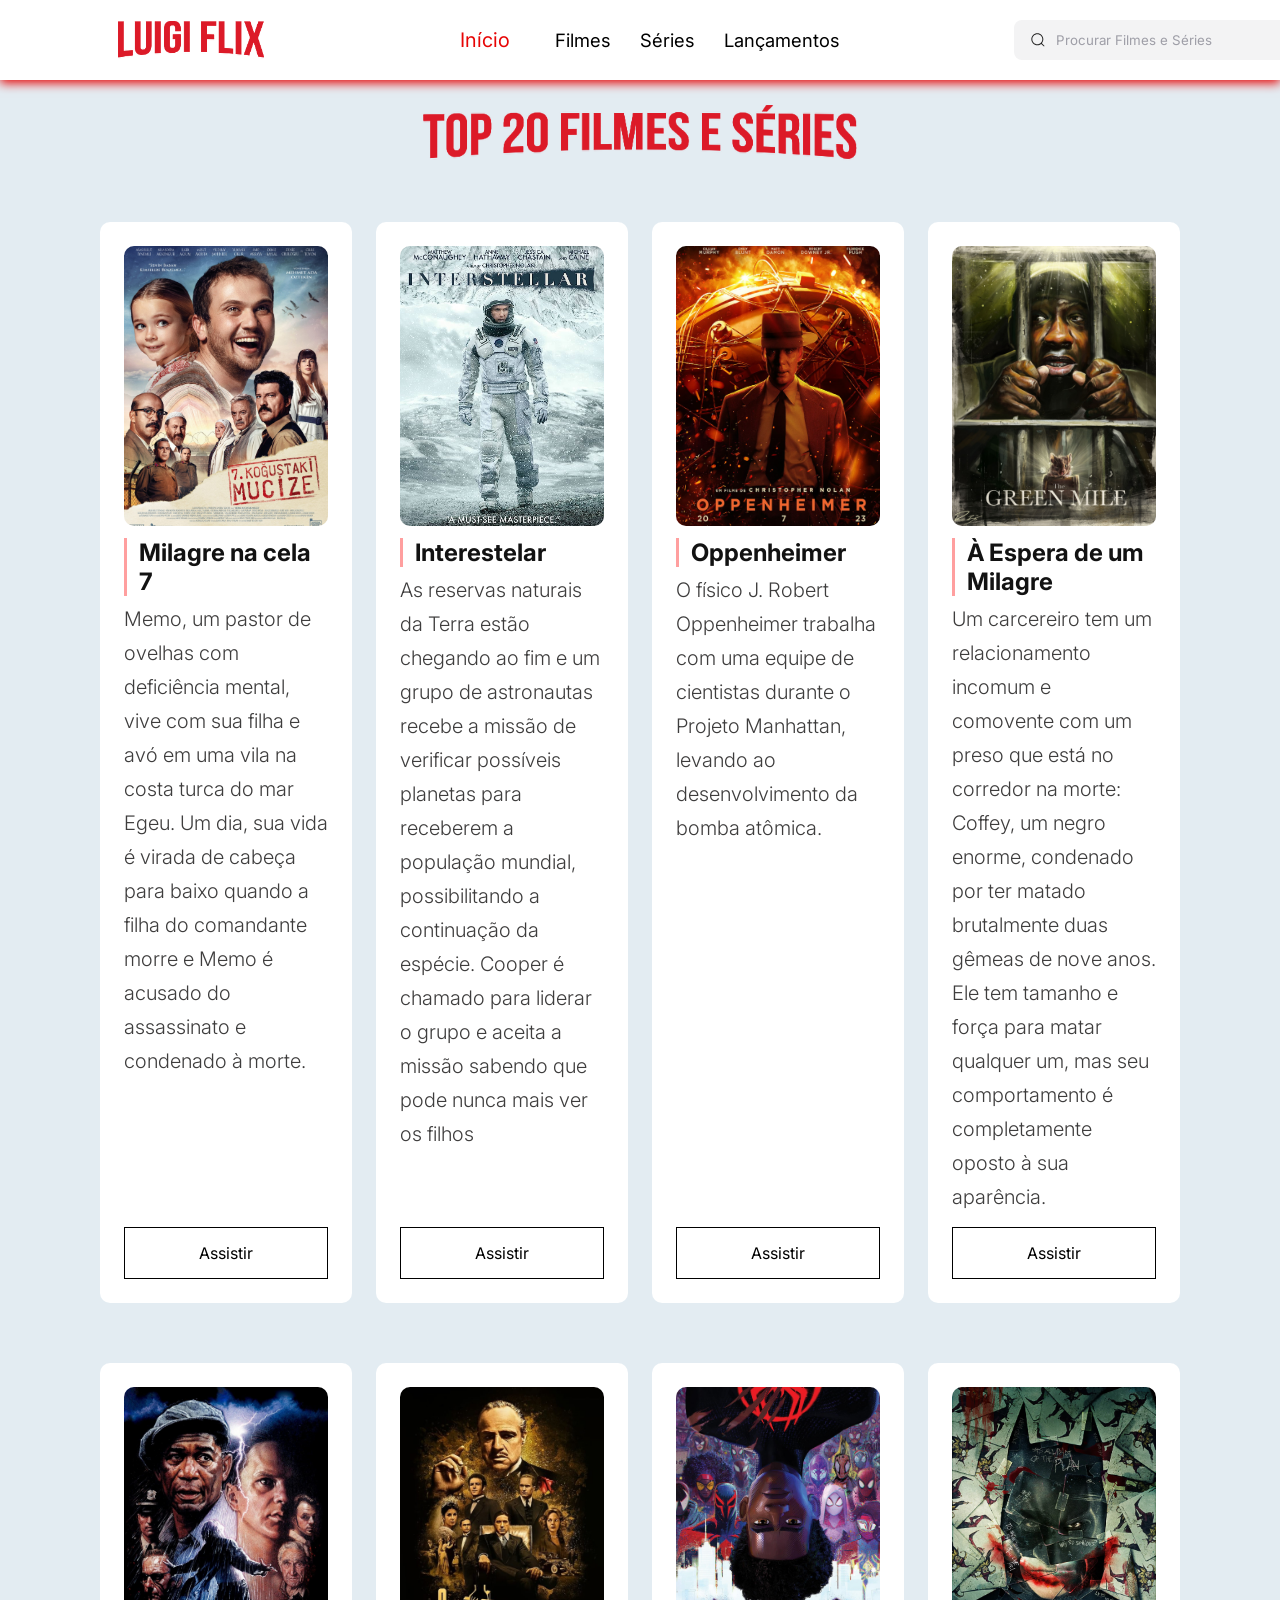
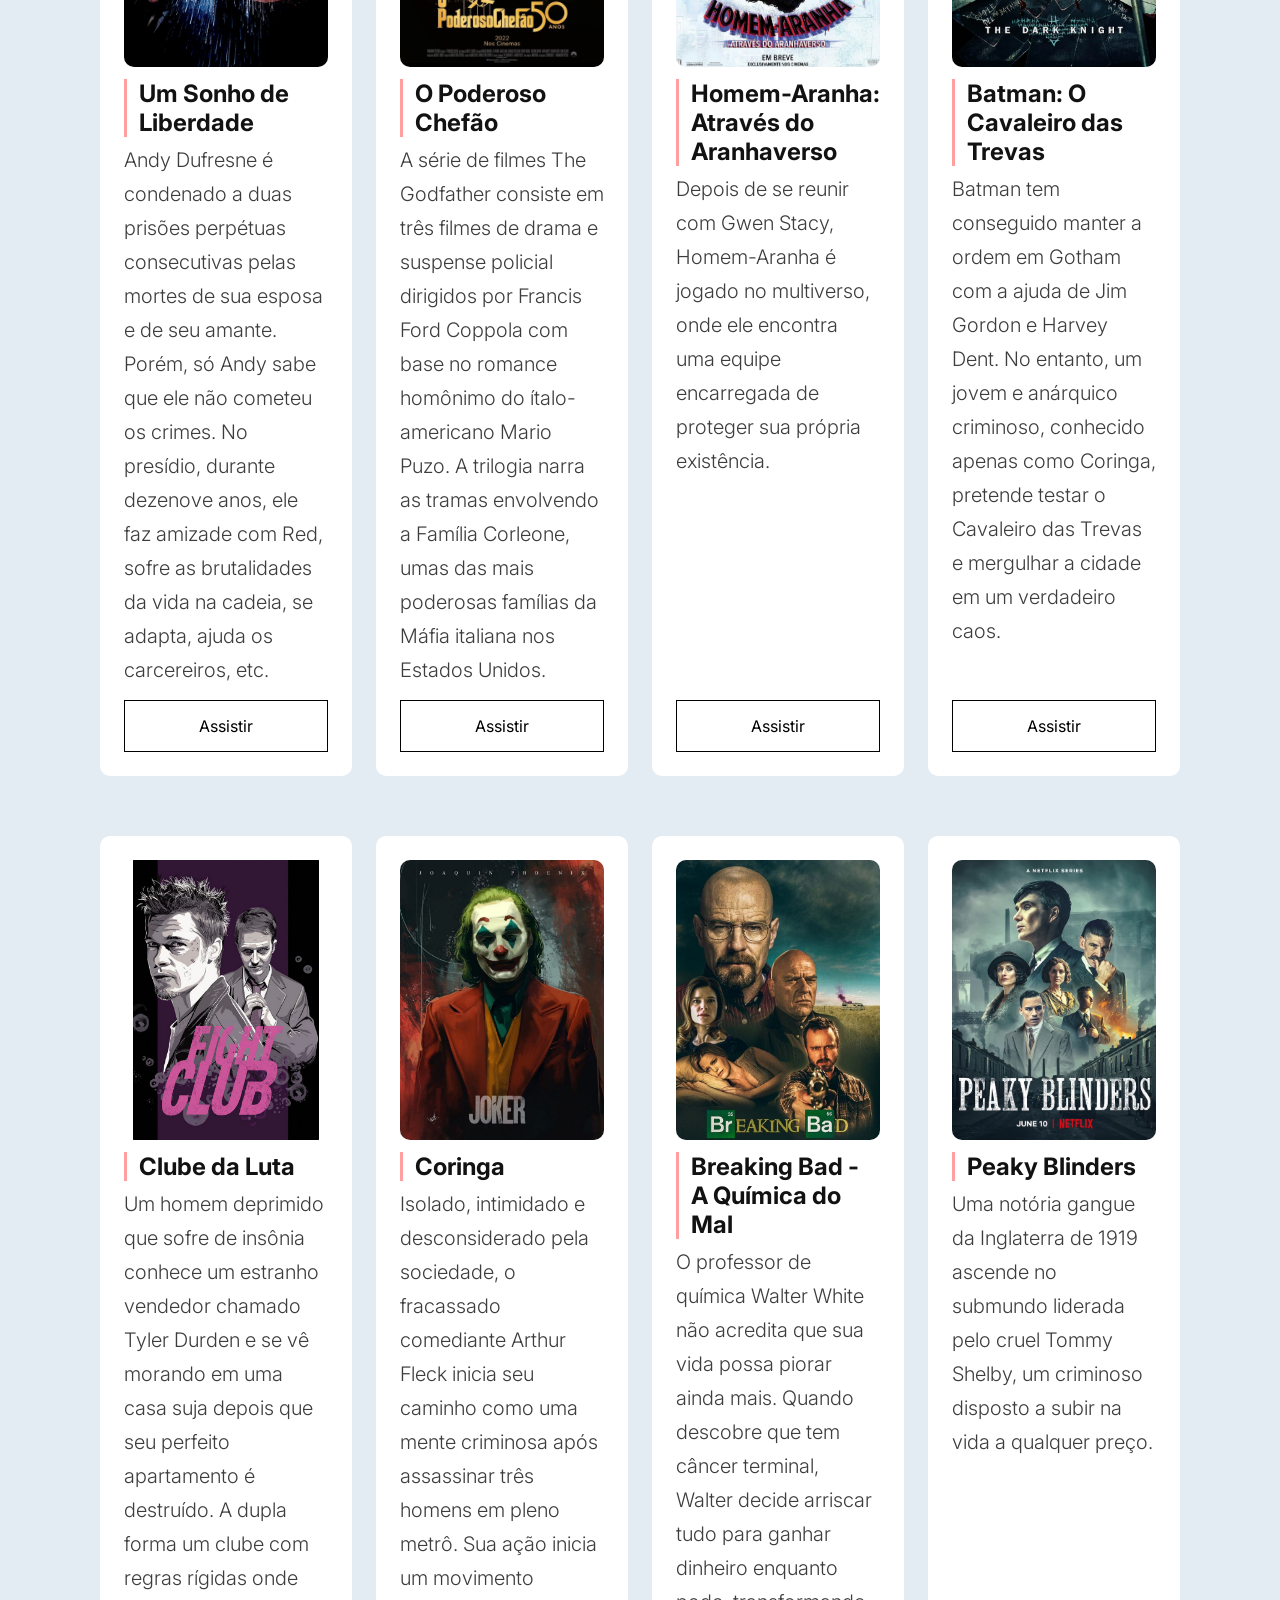
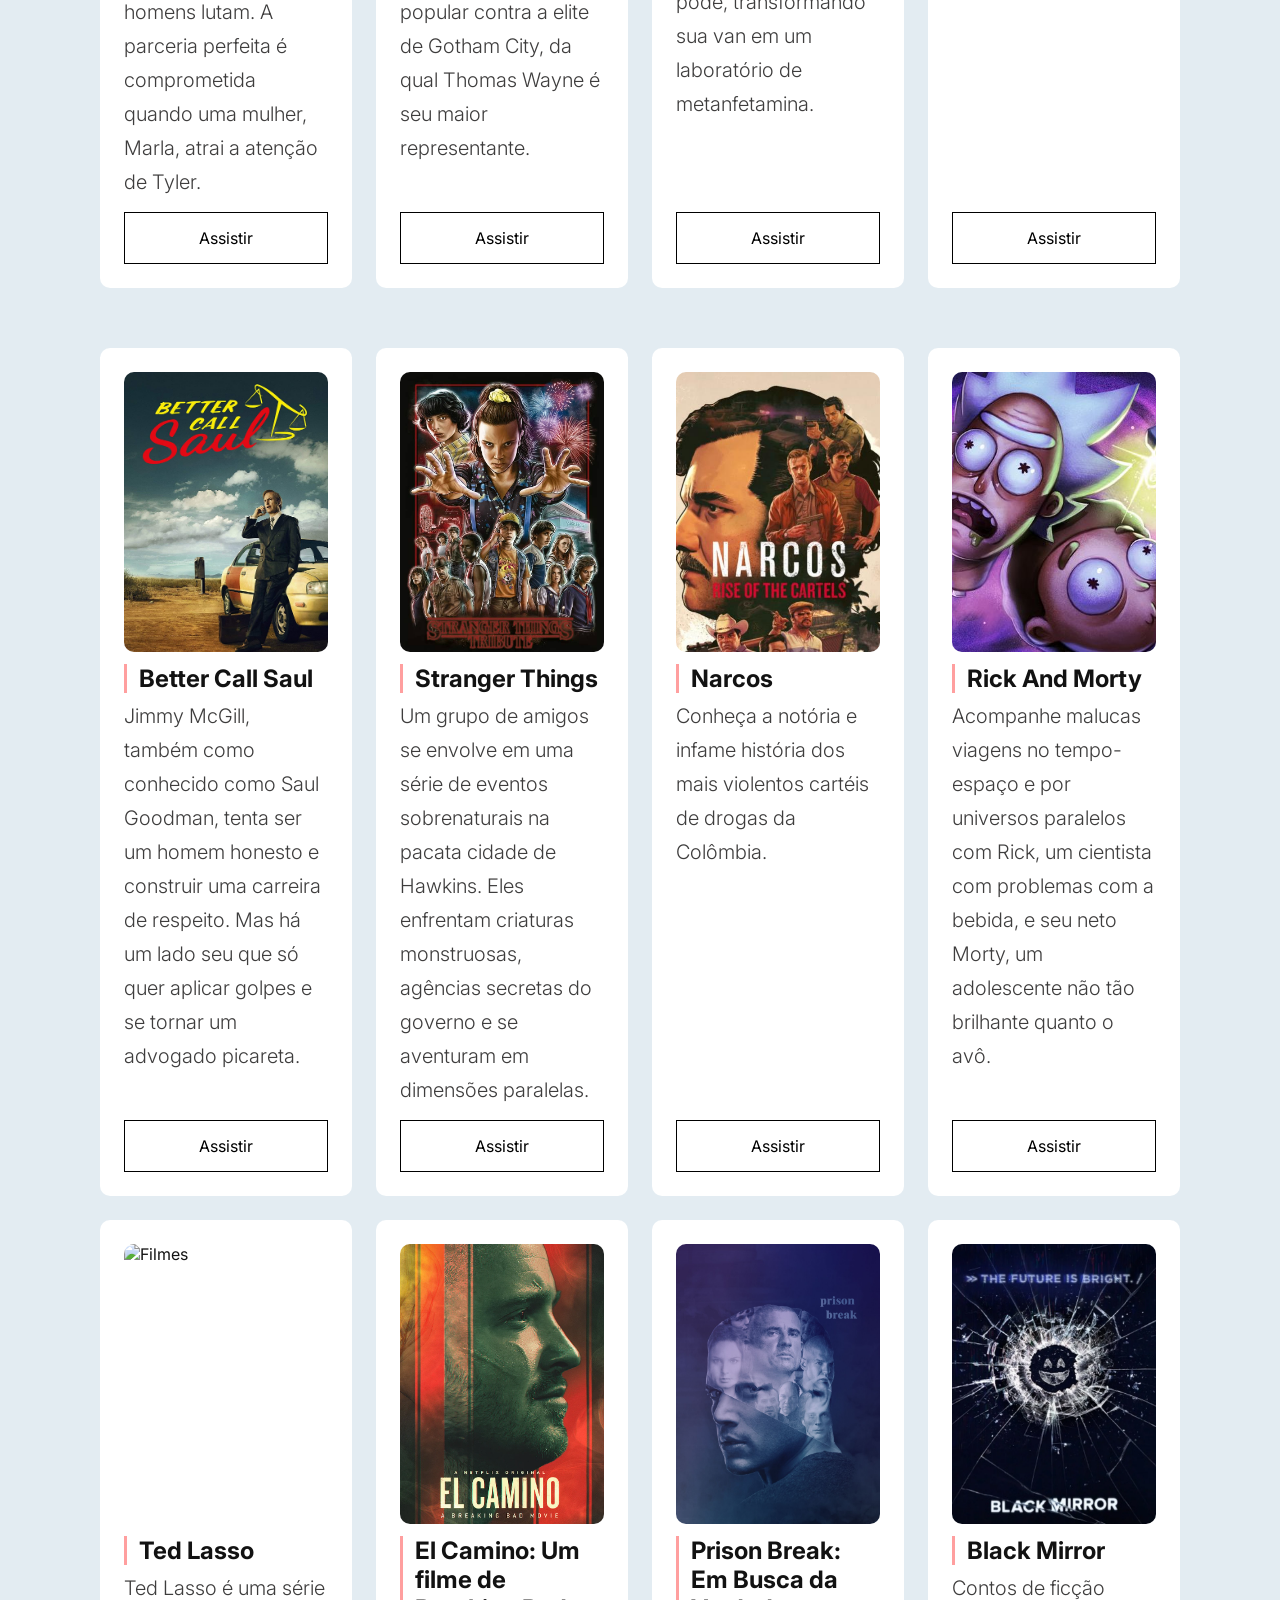
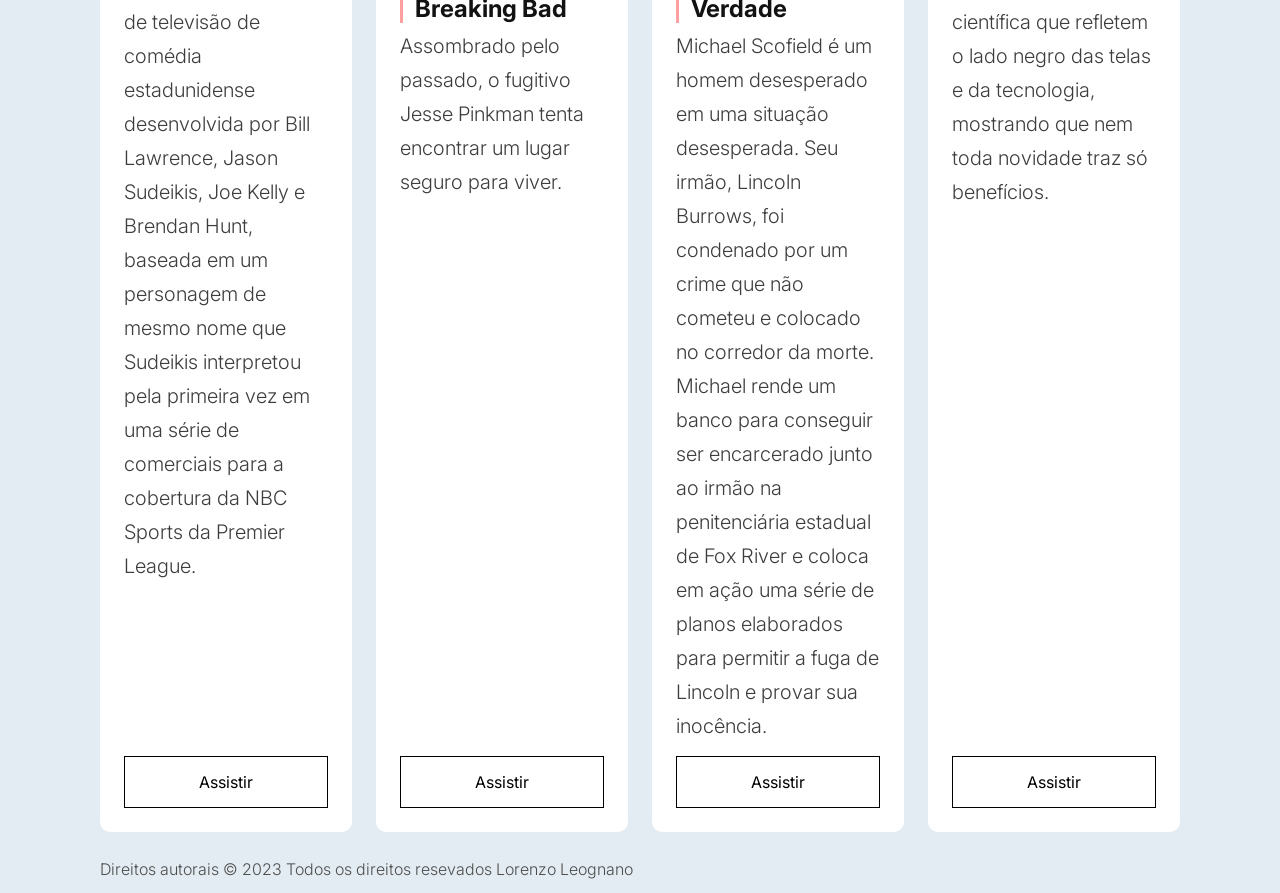
==== index.html @ d3d83a82 "Add files via upload" ====
<!DOCTYPE html>
<html lang="pt-br">

<head>
    <meta charset="UTF-8">
    <meta http-equiv="X-UA-Compatible" content="IE=edge">
    <meta name="viewport" content="width=device-width, initial-scale=1.0">
    <link rel="stylesheet" href="style.css">
    <link rel="shortcut icon" href="L.ico" type="image/x-icon">
    <link rel="icon" href="img/logo3.png">
    <title> Luigi Flix </title>
</head>

<body>
    <header>
        <nav class="nav-bar">
            <div class="logo">
                <img src="bfe3af561df49de6aef79e6339524a22.png" alt="" style="height: 50px;">
            </div>
            <div class="nav-list">
                <ul>
                    <li class="nav-item"><a href="#Início" class="active">Início </a></li>
                    <li class="nav-item"><a href="#Filmes" class="nav-link">Filmes </a></li>
                    <li class="nav-item"><a href="#Séries" class="nav-link">Séries </a></li>
                    <li class="nav-item"><a href="#Lançamentos" class="nav-link">Lançamentos </a></li>
                </ul>
                
                </div>
                <div class="group">
                    <svg class="icon" aria-hidden="true" viewBox="0 0 24 24"><g><path d="M21.53 20.47l-3.66-3.66C19.195 15.24 20 13.214 20 11c0-4.97-4.03-9-9-9s-9 4.03-9 9 4.03 9 9 9c2.215 0 4.24-.804 5.808-2.13l3.66 3.66c.147.146.34.22.53.22s.385-.073.53-.22c.295-.293.295-.767.002-1.06zM3.5 11c0-4.135 3.365-7.5 7.5-7.5s7.5 3.365 7.5 7.5-3.365 7.5-7.5 7.5-7.5-3.365-7.5-7.5z"></path></g></svg>
                    <input placeholder="Procurar Filmes e Séries" type="search" class="input">
                  </div>
            </div>

            <div class="mobile-menu-icon">
                <button onclick="menuShow ()"><img class="icon" src="img/menu_white_36dp.svg" alt=""></button>
            </div>
        </nav>

        <div class="mobile-menu">
            <ul>
                <li class="nav-item"><a href="https://lorenzoleognano.github.io/Luigi-Flix/" class="nav-link"> Inicio </a></li>
                <li class="nav-item"><a href="#" class="nav-link"> Filmes </a></li>
                <li class="nav-item"><a href="#" class="nav-link"> Séries </a></li>
                <li class="nav-item"><a href="#" class="nav-link"> Lançamentos </a></li>
            </ul>

       
    </header>
    <script src="js/script.js"></script>
    </head>

    <body>
        <br>
        <center>
            <link rel="preconnect" href="https://fonts.googleapis.com">
<link rel="preconnect" href="https://fonts.gstatic.com" crossorigin>
<link href="https://fonts.googleapis.com/css2?family=Rajdhani:wght@300;400;500;600&display=swap" rel="stylesheet">
            <img src="2d92b996a458a32880f79b476a20f4ae.png" alt="" style="height: 70px;">
        </center>
    </body>
    <div class="wrap">
        <div class="box">
          <div class="box-top">
            <img class="box-image" src="milagre-na-cela-7.jpg" alt="Filme">
            <div class="title-flex">
              <h3 class="box-title">Milagre na cela 7</h3>
              <p class="user-follow-info">Memo, um pastor de ovelhas com deficiência mental, vive com sua filha e avó em uma vila na costa turca do mar Egeu. Um dia, sua vida é virada de cabeça para baixo quando a filha do comandante morre e Memo é acusado do assassinato e condenado à morte. </p>
            </div>
            <p class="description"> </p></div>
          <a href="https://www.netflix.com/br/title/81239779?source=35" target="_blank" class="button">Assistir</a>
        </div>
        <div class="box">
          <div class="box-top">
            <img class="box-image" src="intertelar.jpg" alt="Filmes">
            <div class="title-flex">
              <h3 class="box-title">Interestelar</h3>
              <p class="user-follow-info">As reservas naturais da Terra estão chegando ao fim e um grupo de astronautas recebe a missão de verificar possíveis planetas para receberem a população mundial, possibilitando a continuação da espécie. Cooper é chamado para liderar o grupo e aceita a missão sabendo que pode nunca mais ver os filhos</p>
            </div>
            <p class="description"></p></div>
          <a href="https://play.hbomax.com/page/urn:hbo:page:GYGP7pwQv_ojDXAEAAAFc:type:feature?source=googleHBOMAX&action=open" target="_blank" class="button">Assistir</a>
        </div>
        <div class="box">
          <div class="box-top">
            <img class="box-image" src="oppenheimer.png" alt="Filmes">
            <div class="title-flex">
              <h3 class="box-title">Oppenheimer</h3>
              <p class="user-follow-info">O físico J. Robert Oppenheimer trabalha com uma equipe de cientistas durante o Projeto Manhattan, levando ao desenvolvimento da bomba atômica.</p>
            </div>
            <p class="description"> </p> </div>
          <a href="https://www.google.com/search?q=hor%C3%A1rios+de+exibi%C3%A7%C3%A3o+de+oppenheimer&sourceid=chrome&ie=UTF-8&stick=H4sIAAAAAAAAAOMwe8RozS3w8sc9YSmjSWtOXmPU4eLzzS_LTA3OyC8vycxNLRaS4mIFiwgJSvFz8eqn6xsaFqWYZuSaGOTxLGJVy8gvOrywKDO_WCElVSG1IjMp8_Dyw4vzQbz8goLUvIxUoClFAIBfBe5pAAAA&ictx=1&ved=2ahUKEwjnkLr_-MOAAxXnD7kGHemwBXYQn7EFKAB6BAhQEAE" target="_blank" class="button"> Assistir</a>
        </div>
        <div class="box">
          <div class="box-top">
            <img class="box-image" src="unnamed.png" alt="Filmes">
            <div class="title-flex">
              <h3 class="box-title">À Espera de um Milagre</h3>
              <p class="user-follow-info">Um carcereiro tem um relacionamento incomum e comovente com um preso que está no corredor na morte: Coffey, um negro enorme, condenado por ter matado brutalmente duas gêmeas de nove anos. Ele tem tamanho e força para matar qualquer um, mas seu comportamento é completamente oposto à sua aparência.</p>
            </div>
            <p class="description"></p>
          </div>
          <a href="https://www.primevideo.com/dp/amzn1.dv.gti.58a3ba5f-f6f9-4b10-9a10-678862b6b668?autoplay=0&ref_=atv_cf_strg_wb" target="_blank" class="button">Assistir</a>
        </div>
      </div>
      <div class="wrap">
        <div class="box">
          <div class="box-top">
            <img class="box-image" src="um-sonho-de-liberdade.webp" alt="Filmes">
            <div class="title-flex">
              <h3 class="box-title">Um Sonho de Liberdade</h3>
              <p class="user-follow-info">Andy Dufresne é condenado a duas prisões perpétuas consecutivas pelas mortes de sua esposa e de seu amante. Porém, só Andy sabe que ele não cometeu os crimes. No presídio, durante dezenove anos, ele faz amizade com Red, sofre as brutalidades da vida na cadeia, se adapta, ajuda os carcereiros, etc.</p>
            </div>
            <p class="description"> </p></div>
          <a href="https://play.hbomax.com/page/urn:hbo:page:GX5NuhwXHx52ywgEAAAEP:type:feature?source=googleHBOMAX&action=open" target="_blank" class="button">Assistir</a>
        </div>  
        <div class="box">
          <div class="box-top">
            <img class="box-image" src="cartaz_o-poderoso-chefao.jpeg" alt="Filmes">
            <div class="title-flex">
              <h3 class="box-title">O Poderoso Chefão</h3>
              <p class="user-follow-info">A série de filmes The Godfather consiste em três filmes de drama e suspense policial dirigidos por Francis Ford Coppola com base no romance homônimo do ítalo-americano Mario Puzo. A trilogia narra as tramas envolvendo a Família Corleone, umas das mais poderosas famílias da Máfia italiana nos Estados Unidos.</p>
            </div>
            <p class="description">    </div>
          <a href="https://www.netflix.com/br/title/60011152?source=35" target="_blank" class="button">Assistir</a>
        </div>
        <div class="box">
          <div class="box-top">
            <img class="box-image" src="35798348.jpg" alt="Filmes">
            <div class="title-flex">
              <h3 class="box-title">Homem-Aranha: Através do Aranhaverso</h3>
              <p class="user-follow-info">Depois de se reunir com Gwen Stacy, Homem-Aranha é jogado no multiverso, onde ele encontra uma equipe encarregada de proteger sua própria existência.</p>
            </div>
            <p class="description"> </p> </div>
          <a href="#" class="button"> Assistir</a>
        </div>
        <div class="box">
          <div class="box-top">
            <img class="box-image" src="b1.jpg" alt="Filmes">
            <div class="title-flex">
              <h3 class="box-title">Batman: O Cavaleiro das Trevas</h3>
              <p class="user-follow-info">Batman tem conseguido manter a ordem em Gotham com a ajuda de Jim Gordon e Harvey Dent. No entanto, um jovem e anárquico criminoso, conhecido apenas como Coringa, pretende testar o Cavaleiro das Trevas e mergulhar a cidade em um verdadeiro caos.</p>
            </div>
            <p class="description"></p>
          </div>
          <a href="https://play.hbomax.com/page/urn:hbo:page:GXdkpqAvyDaXCPQEAADdn:type:feature?source=googleHBOMAX&action=open" target="_blank" class="button">Assistir</a>
        </div>
      </div>
      <div class="wrap">
        <div class="box">
          <div class="box-top">
            <img class="box-image" src="clube-da-luta-poster-200x300.jpg" height="400" width="" alt="Filmes">
            <div class="title-flex">
              <h3 class="box-title">Clube da Luta</h3>
              <p class="user-follow-info">Um homem deprimido que sofre de insônia conhece um estranho vendedor chamado Tyler Durden e se vê morando em uma casa suja depois que seu perfeito apartamento é destruído. A dupla forma um clube com regras rígidas onde homens lutam. A parceria perfeita é comprometida quando uma mulher, Marla, atrai a atenção de Tyler.</p>
            </div>
            <p class="description"> </p></div>
          <a href="https://play.hbomax.com/page/urn:hbo:page:GXSycSQud4r29bAEAAA10:type:feature?source=googleHBOMAX&action=open" target="_blank" class="button">Assistir</a>
        </div>
        <div class="box">
          <div class="box-top">
            <img class="box-image" src="Quadro-Poster-Herois-Coringa-5431.jpg" alt="Filmes">
            <div class="title-flex">
              <h3 class="box-title">Coringa</h3>
              <p class="user-follow-info">Isolado, intimidado e desconsiderado pela sociedade, o fracassado comediante Arthur Fleck inicia seu caminho como uma mente criminosa após assassinar três homens em pleno metrô. Sua ação inicia um movimento popular contra a elite de Gotham City, da qual Thomas Wayne é seu maior representante.</p>
            </div>
            <p class="description">    </div>
          <a href="#" target="_blank" class="button">Assistir</a>
        </div>
        <div class="box">
          <div class="box-top">
            <img class="box-image" src="591596.jpg  " alt="Filmes">
            <div class="title-flex">
              <h3 class="box-title">Breaking Bad - A Química do Mal</h3>
              <p class="user-follow-info">O professor de química Walter White não acredita que sua vida possa piorar ainda mais. Quando descobre que tem câncer terminal, Walter decide arriscar tudo para ganhar dinheiro enquanto pode, transformando sua van em um laboratório de metanfetamina.</p>
            </div>
            <p class="description"> </p> </div>
          <a href="https://www.netflix.com/br/title/70143836?source=35" class="button"> Assistir</a>
        </div>
        <div class="box">
          <div class="box-top">
            <img class="box-image" src="72157g-min_200x.avif" alt="Filmes">
            <div class="title-flex">
              <h3 class="box-title">Peaky Blinders</h3>
              <p class="user-follow-info">Uma notória gangue da Inglaterra de 1919 ascende no submundo liderada pelo cruel Tommy Shelby, um criminoso disposto a subir na vida a qualquer preço.</p>
            </div>
            <p class="description"></p>
          </div>
          <a href="https://www.netflix.com/br/title/80002479?source=35" target="_blank" class="button">Assistir</a>
        </div>
        </div>
        <div class="wrap">
            <div class="box">
              <div class="box-top">
                <img class="box-image" src="81Dr9Z5q7-L._AC_SL1500_.jpg" alt="Filmes">
                <div class="title-flex">
                  <h3 class="box-title">Better Call Saul</h3>
                  <p class="user-follow-info">Jimmy McGill, também como conhecido como Saul Goodman, tenta ser um homem honesto e construir uma carreira de respeito. Mas há um lado seu que só quer aplicar golpes e se tornar um advogado picareta.</p>
                </div>
                <p class="description"> </p></div>
              <a href="https://www.netflix.com/br/title/80021955?source=35" target="_blank" class="button">Assistir</a>
            </div>
            <div class="box">
              <div class="box-top">
                <img class="box-image" src="stranger-things.webp" alt="Filmes">
                <div class="title-flex">
                  <h3 class="box-title">Stranger Things</h3>
                  <p class="user-follow-info">Um grupo de amigos se envolve em uma série de eventos sobrenaturais na pacata cidade de Hawkins. Eles enfrentam criaturas monstruosas, agências secretas do governo e se aventuram em dimensões paralelas.</p>
                </div>
                <p class="description">    </div>
              <a href="https://www.netflix.com/br/title/80057281?source=35" target="_blank" class="button">Assistir</a>
            </div>
            <div class="box">
              <div class="box-top">
                <img class="box-image" src="narcos_800x800-min-1.png" alt="Filmes">
                <div class="title-flex">
                  <h3 class="box-title">Narcos</h3>
                  <p class="user-follow-info">Conheça a notória e infame história dos mais violentos cartéis de drogas da Colômbia.</p>
                </div>
                <p class="description"> </p> </div>
              <a href="https://www.netflix.com/br/title/80025172?source=35" class="button"> Assistir</a>
            </div>
            <div class="box">
              <div class="box-top">
                <img class="box-image" src="rick-and-mortyjpg.jpg" alt="Filmes">
                <div class="title-flex">
                  <h3 class="box-title">Rick And Morty</h3>
                  <p class="user-follow-info">Acompanhe malucas viagens no tempo-espaço e por universos paralelos com Rick, um cientista com problemas com a bebida, e seu neto Morty, um adolescente não tão brilhante quanto o avô.</p>
                </div>
                <p class="description"></p>
              </div>
              <a href="https://play.hbomax.com/page/urn:hbo:page:GXkRjxwjR68PDwwEAABKJ:type:series?source=googleHBOMAX&action=open" target="_blank" class="button">Assistir</a>
            </div>
            <div class="box">
              <div class="box-top">
                <img class="box-image" src="ted-lasso.png" alt="Filmes">
                <div class="title-flex">
                  <h3 class="box-title">Ted Lasso</h3>
                  <p class="user-follow-info">Ted Lasso é uma série de televisão de comédia estadunidense desenvolvida por Bill Lawrence, Jason Sudeikis, Joe Kelly e Brendan Hunt, baseada em um personagem de mesmo nome que Sudeikis interpretou pela primeira vez em uma série de comerciais para a cobertura da NBC Sports da Premier League.</p>
                </div>
                <p class="description"></p>
              </div>
              <a href="https://tv.apple.com/br/episode/pilot/umc.cmc.zb0yksqtym68hasbq8mj4jwp?action=playSmartEpisode" target="_blank" class="button">Assistir</a>
            </div>
            <div class="box">
              <div class="box-top">
                <img class="box-image" src="el-camino.jpg" alt="Filmes">
                <div class="title-flex">
                  <h3 class="box-title">El Camino: Um filme de Breaking Bad</h3>
                  <p class="user-follow-info">Assombrado pelo passado, o fugitivo Jesse Pinkman tenta encontrar um lugar seguro para viver.</p>
                </div>
                <p class="description"></p>
              </div>
              <a href="https://www.netflix.com/br/title/81078819" target="_blank" class="button">Assistir</a>
            </div>
            <div class="box">
              <div class="box-top">
                <img class="box-image" src="prisonbreak.jpg" alt="Filmes">
                <div class="title-flex">
                  <h3 class="box-title">Prison Break: Em Busca da Verdade</h3>
                  <p class="user-follow-info">Michael Scofield é um homem desesperado em uma situação desesperada. Seu irmão, Lincoln Burrows, foi condenado por um crime que não cometeu e colocado no corredor da morte. Michael rende um banco para conseguir ser encarcerado junto ao irmão na penitenciária estadual de Fox River e coloca em ação uma série de planos elaborados para permitir a fuga de Lincoln e provar sua inocência.</p>
                </div>
                <p class="description"></p>
              </div>
              <a href="https://www.starplus.com/pt-br/series/prison-break/7O2SFMVATNe5?distributionPartner=google" target="_blank" class="button">Assistir</a>
            </div>
            <div class="box">
              <div class="box-top">
                <img class="box-image" src="blackmirror-cartaz.webp" alt="Filmes">
                <div class="title-flex">
                  <h3 class="box-title">Black Mirror</h3>
                  <p class="user-follow-info">Contos de ficção científica que refletem o lado negro das telas e da tecnologia, mostrando que nem toda novidade traz só benefícios.</p>
                </div>
                <p class="description"></p>
              </div>
              <a href="https://www.netflix.com/br/title/70264888?source=35" target="_blank" class="button">Assistir</a>
            </div>
            
        </html>
        <footer>
        </html>
        <footer>
          <p> Direitos autorais &copy; 2023 Todos os direitos resevados Lorenzo Leognano </p>
      </footer>
     
    </html>
    

    </body>

</html>
---- style.css ----
@import url('https://fonts.googleapis.com/css2?family=Inter:wght@200;300;400;500&family=Tsukimi+Rounded:wght@500&display=swap');
/*===== RESET SITE =====*/
* { 
  padding: 0;
  margin: 0;
  font-family: "Inter" , sans-serif;
}
/*===== MENU SITE =====*/
header {
/*===== BACKGROUND MENU =====*/
  background-color: #ffffff;
  box-shadow: 0px 3px 10px #e70505;  
}

.nav-bar {
  display: flex;
  justify-content: space-between;
  padding: 2.5rem 7rem;  
  height: 60px;
}    

.logo {
  display: flex;
  align-items: center;
}

.logo h1 {
  color: #000000;  
  font-family: 'Tsukimi Rounded', sans-serif  
}

.nav-list {
  display: flex;
  align-items: center;
}

.nav-list ul {
    padding: 10rem;
  display: flex;
  justify-content: center;
  list-style: none;  
   
}

.nav-item {
  margin: 0 15px;   
  transition: 0.2s; 
  font-size: 20px;
}

.nav-item :hover{
  color: #e70505;
}

.nav-item a.active{
  margin: 0 15px; 
  color: #e70505;
  font-size: 20px;

}

.nav-link {
  text-decoration: none;
  font-size: 1.15rem;
  color: #000000;
  font-weight: 400;
}

.mobile-menu-icon {
  display: none;
}

.mobile-menu {
  display: none;
}

/*===== RESPONSIVIDADE MENU SITE =====*/
@media screen and (max-width: 730px) {
  .input {
    display: none;
  }

  .dropbtn button {
    display: none;
  }
  .dropdown-content{
    display: none;
  }  
  .dropdown   {
    display: none;
  }
  .dropbtn {
    display: none;
  }
  .dropdown-content {
    display: none;
  }
  .dropdown-content a {
    display: none;
  }
  .dropdown-content a:hover {
    display: none;
  }
  .dropdown:hover {
    display: none;
  }
  .dropdown-content {
    display: none;
  }
  .dropdown:hover{
    display: none;
  } 
  .dropbtn  {
    display: none;
  } 
 
  .nav-bar {
      padding: 1.5rem 4rem;
    }
  .nav-item {
      display: none;
    }
  .login-button {
      display: none;
    }
  .mobile-menu-icon {
      display: block;               
    }
  .mobile-menu-icon button {
      background-color: transparent;
      border: none;
      cursor: pointer;
    }
  .mobile-menu ul {
      display: flex;
      flex-direction: column;
      text-align: center;
      padding-bottom: 1rem;    
    }
  .mobile-menu .nav-item {
      display: block;
      padding-top: 1.2rem;
    }
  .mobile-menu .login-button {
      display: block;
      padding: 1rem 2rem;        
    }
  .mobile-menu .login-button button {
      width: 100%;        
    }
  .open {
      display: block;
    }
}

@import url('https://fonts.googleapis.com/css2?family=Rajdhani:wght@300;400;500;600&display=swap');

.titulo {
  
  font-size: 40px;
  font-family: 'Rajdhani';
  color: black; 
}

/*===== BACKGROUND SITE =====*/
body {
  background-color:aliceblue
 }
 
/*===== SEARCH BOX MENU =====*/
.group {
    display: flex;
    line-height: 208px;
    align-items: center;
    position: relative;
    max-width: 4000px;
  }
   
.input {
    width: 8 0px; 
    height: 40px;
    line-height: 28px;
    padding: 0 1rem;
    padding-left: 2.5rem;
    border: 2px solid transparent;
    border-radius: 8px;
    outline: none;
    background-color: #f3f3f4;
    color: #0d0c22;
    transition: .3s ease;
  }
   
.input::placeholder {
    color: #9e9ea7;
  }
   
.input:focus, input:hover {
    outline: none;
    border-color: rgba(7, 7, 7, 0.4);
    background-color: #fff;
    box-shadow: 0 0 0 4px rgb(234 76 137 / 10%);
  }
   
.icon {
    position: absolute;
    left: 1rem;
    fill: #000000dc;
    width: 1rem;
    height: 2rem;
  } 

* {
    margin: 0;
    padding: 0;
  } 
  * {
    box-sizing: border-box;
    padding: 0;
    margin: 0;
  }

/*===== GALLERY CARDS =====*/
  :root {
    --purple: hsla(0, 100%, 50%, 0.377);
    --pink: hsl(0, 59%, 94%);
    --light-bg: hsl(204, 37%, 92%);
    --light-gray-bg: hsl(0, 0%, 94%);
    --white: hsl(0, 0%, 100%);
    --dark: hsl(0, 0%, 7%);
    --text-gray: hsl(0, 0%, 30%);
  }
  
  body {
    background: var(--light-bg);
    font-family: "Space Grotesk", sans-serif;
    color: var(--dark);
  }
  
  h3 {
    font-size: 1.5em;
    font-weight: 700;
  }
  
  p {
    font-size: 1em;
    line-height: 1.7;
    font-weight: 300;
    color: var(--text-gray);
  }
  
  .description {
    white-space: wrap;
  }
  
  a {
    text-decoration: none;
    color: inherit;
  }
  
  .wrap {
    display: flex;
    justify: space-between;
    align-items: stretch;
    width: 100%;
    gap: 24px;
    padding: 50px 100px 10px 100px;
    flex-wrap: wrap;  
  }
  
  .box {
    border-radius: 10px;
    display: flex;
    flex-direction: column;
    flex-basis: 50%;
    position: relative;
    padding: 24px;
    background: #fff;
    
  }
  
  .box-top {
    display: flex;
    flex-direction: column;
    position: relative;
    gap: 12px;
    margin-bottom: 1px;
  }
  
  .box-image {
    border-radius: 10px;
    width: 100%;
    height: 280px;
    object-fit: cover;
    object-position: 50% 20%;
  }
  
  .title-flex {
    display: flex;
    justify-content: space-between;
    align-items: center;
  }
  
  .box-title {
    border-left: 3px solid var(--purple);
    padding-left: 12px;
  }
  
  .user-follow-info {
    color: hsl(0, 1%, 24%);
    font-size: 20px
  }
  
  
  .button {
    display: block;
    justify-content: center;
    align-items: center;
    text-align: center;
    margin-top: auto;
    padding: 16px;
    color: #000;
    background: transparent;
    box-shadow: 0px 0px 0px 1px black inset;
    transition: background 0.4s ease;
  }
  
  .button:hover {
    background: var(--purple);
  }
  
  .fill-one {
    background: var(--light-bg);
  }
  
  .fill-two {
    background: var(--pink);
  }
  
  /* RESPONSIVE QUERIES */
  @media (min-width: 320px) {
    .title-flex {
      display: flex;
      flex-direction: column;
      justify-content: flex-start;
      align-items: start;
    }
    .user-follow-info {
      margin-top: 6px;
    }
  }
  
  @media (min-width: 460px) {
    .title-flex {
      display: flex;
      flex-direction: row;
      justify-content: space-between;
      align-items: start;
    }
    .user-follow-info {
      margin-top: 6px;
    }
  }
  
  @media (min-width: 640px) {
    .box {
      flex-basis: calc(50% - 12 px);
    }
    .title-flex {
      display: flex;
      flex-direction: column;
      justify-content: flex-start;
      align-items: start;
    }
    .user-follow-info {
      margin-top: 6px;
    }
  }
  
  @media (min-width: 840px) {
    .title-flex {
      display: flex;
      flex-direction: row;
      justify-content: space-between;
      align-items: start;
    }
    .user-follow-info {
      margin-top: 6px;
    }
  }
  
  @media (min-width: 1024px) {
    .box {
      flex-basis: calc(33.3% - 16px);
    }
    .title-flex {
      display: flex;
      flex-direction: column;
      justify-content: flex-start;
      align-items: start;
    }
    .user-follow-info {
      margin-top: 6px;
    }
  }
  
  @media (min-width: 1100px) {
    .box {
      flex-basis: calc(25% - 18px);
    }
  }
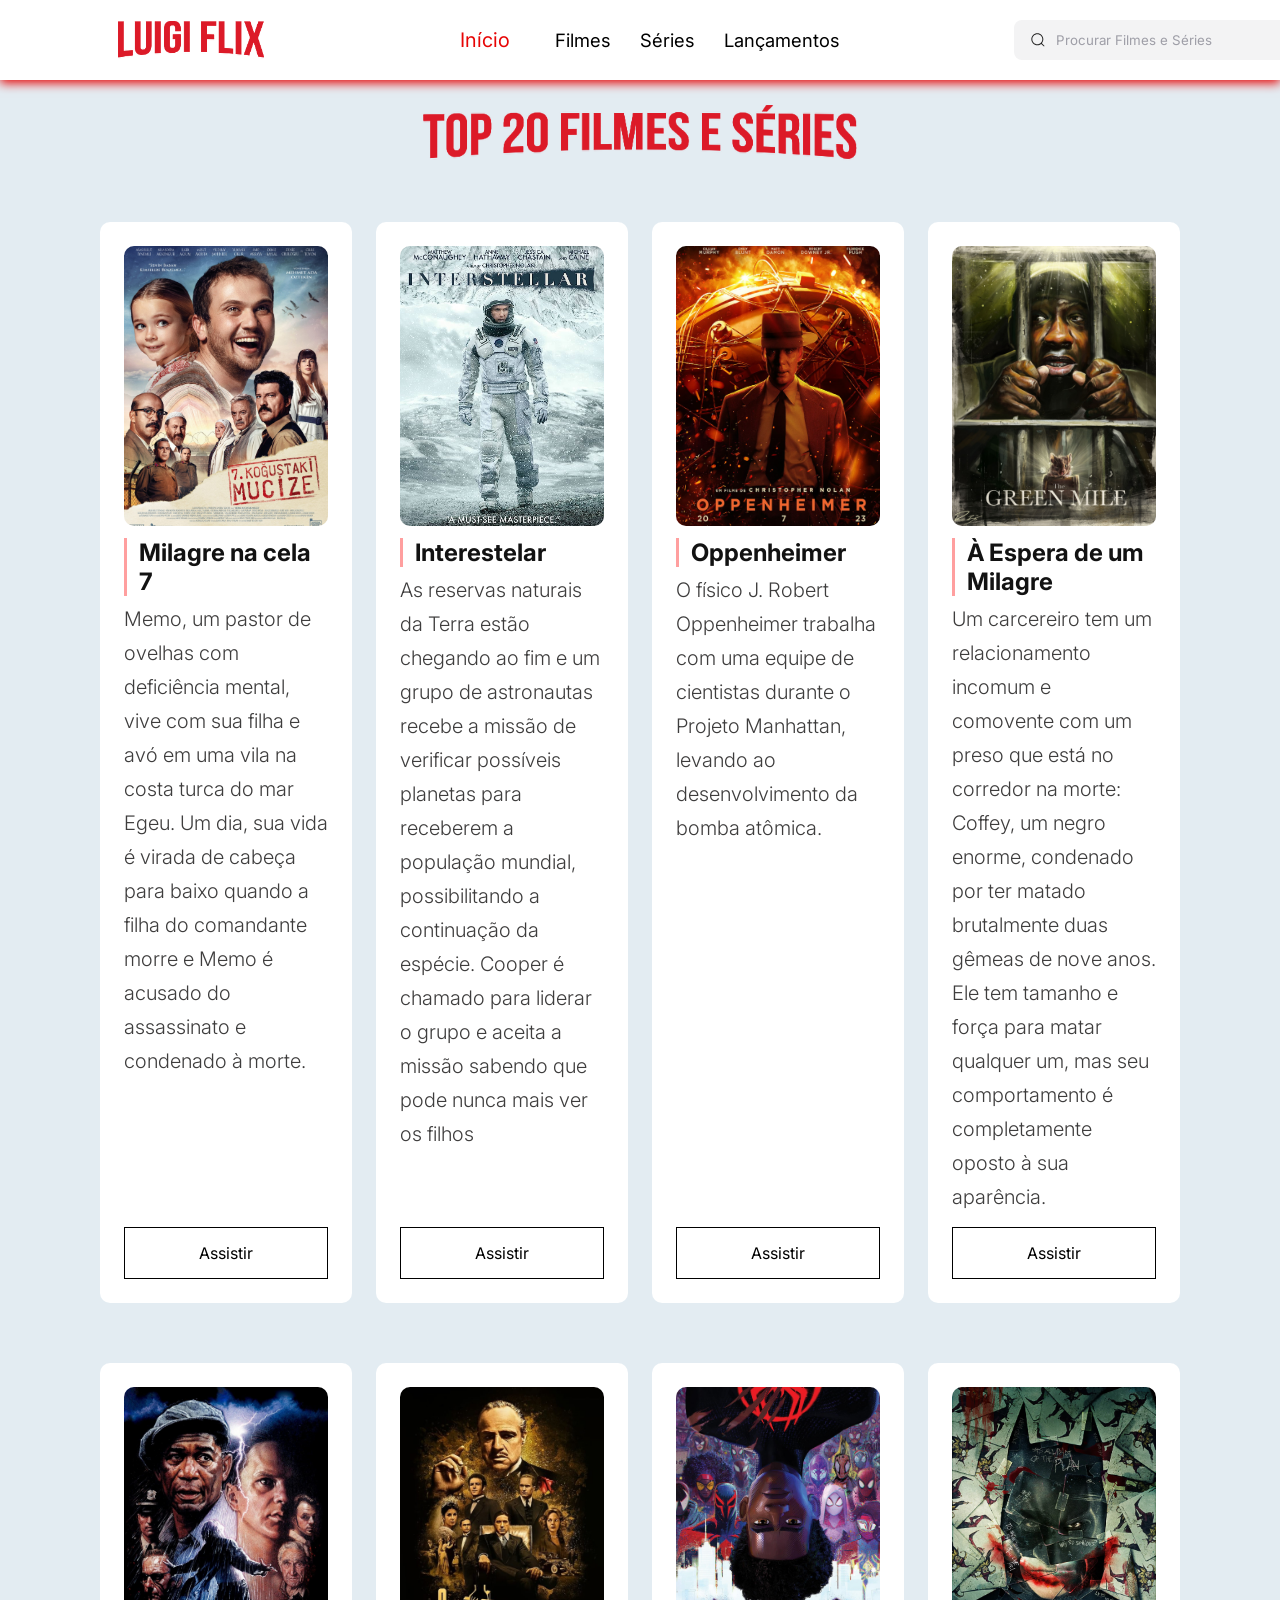
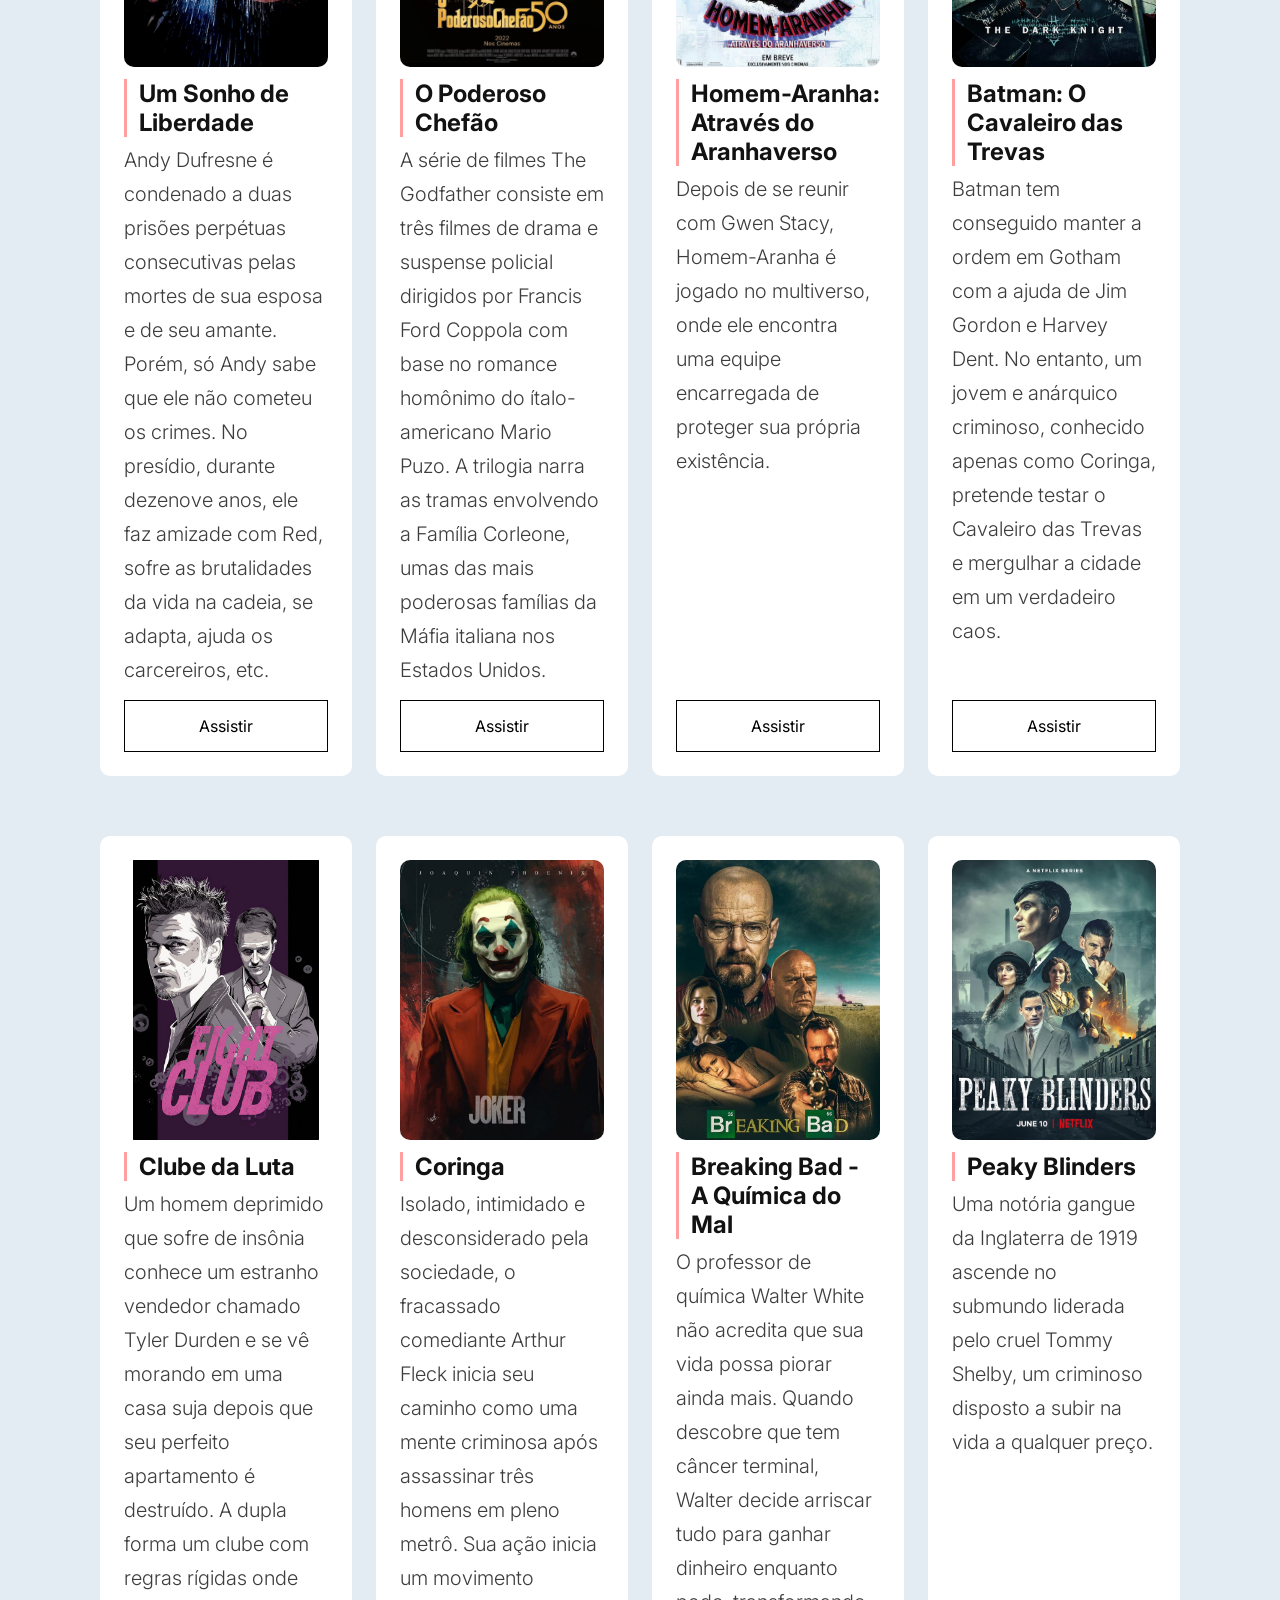
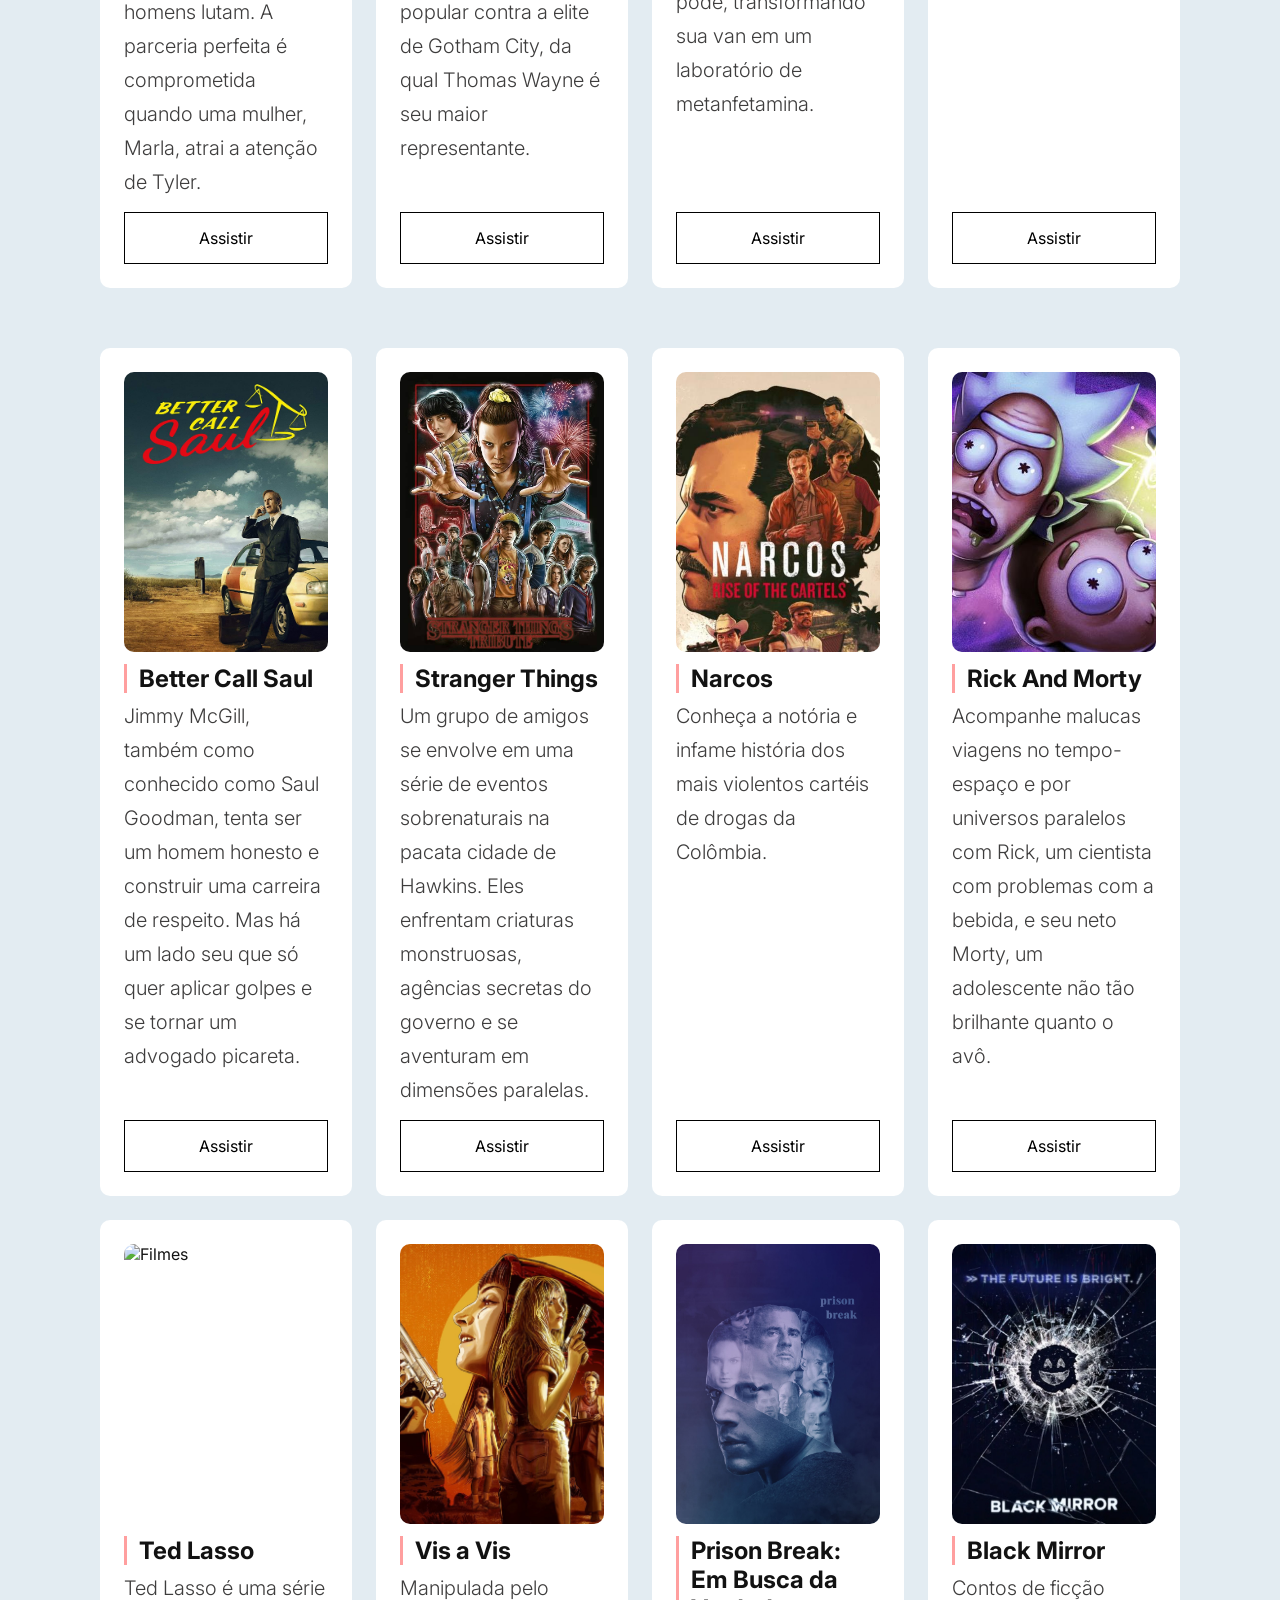
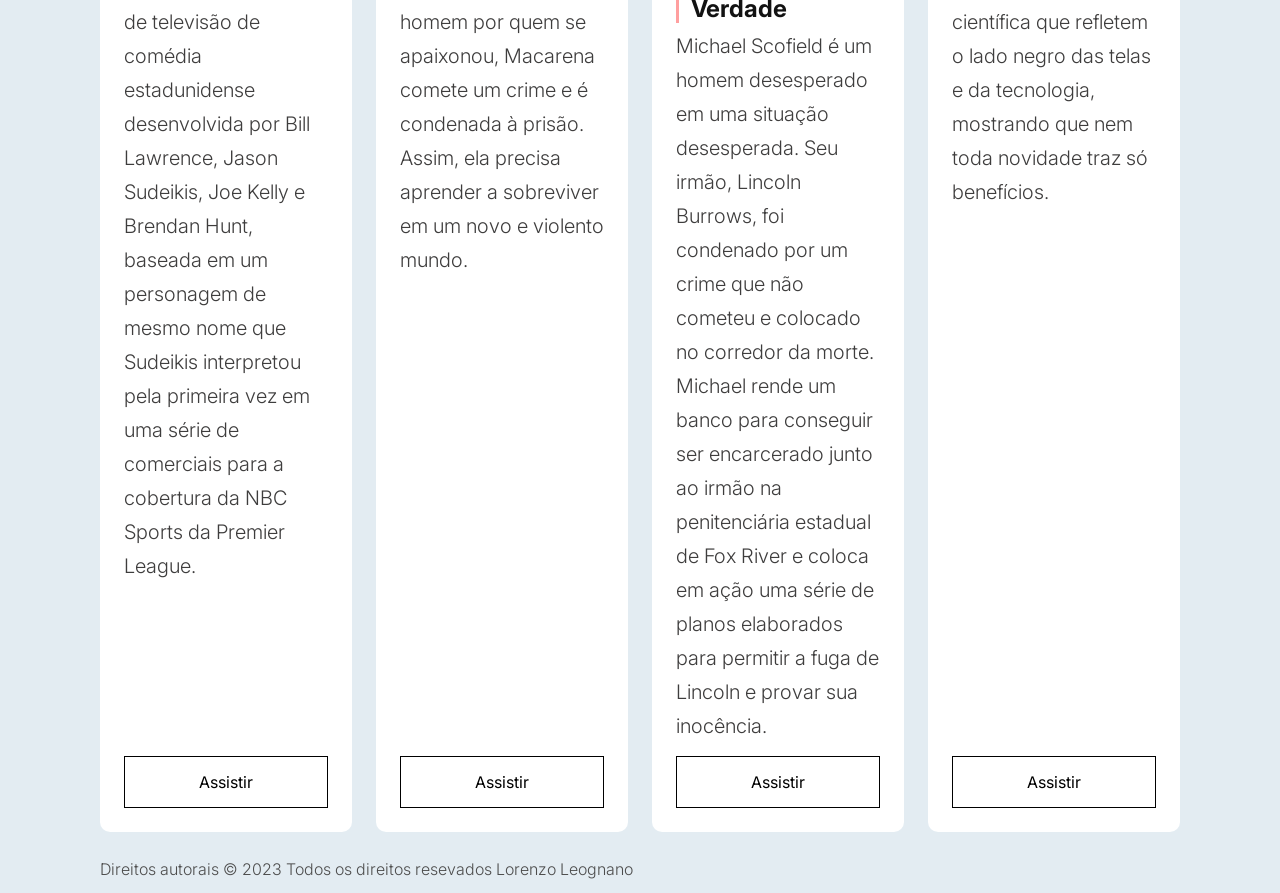
==== commit 73c0a066: "Add files via upload" ====
--- a/index.html
+++ b/index.html
@@ -11,7 +11,7 @@
     <title> Luigi Flix </title>
 </head>
 
-<body>
+<body class="container">
     <header>
         <nav class="nav-bar">
             <div class="logo">
@@ -19,7 +19,7 @@
             </div>
             <div class="nav-list">
                 <ul>
-                    <li class="nav-item"><a href="#Início" class="active">Início </a></li>
+                    <li class="nav-item"><a href="https://lorenzoleognano.github.io/Luigi-Flix/#Início" class="active">Início </a></li>
                     <li class="nav-item"><a href="#Filmes" class="nav-link">Filmes </a></li>
                     <li class="nav-item"><a href="#Séries" class="nav-link">Séries </a></li>
                     <li class="nav-item"><a href="#Lançamentos" class="nav-link">Lançamentos </a></li>
@@ -243,14 +243,14 @@
             </div>
             <div class="box">
               <div class="box-top">
-                <img class="box-image" src="el-camino.jpg" alt="Filmes">
-                <div class="title-flex">
-                  <h3 class="box-title">El Camino: Um filme de Breaking Bad</h3>
-                  <p class="user-follow-info">Assombrado pelo passado, o fugitivo Jesse Pinkman tenta encontrar um lugar seguro para viver.</p>
-                </div>
-                <p class="description"></p>
-              </div>
-              <a href="https://www.netflix.com/br/title/81078819" target="_blank" class="button">Assistir</a>
+                <img class="box-image" src="visavis.jpg" width="40px" alt="Filmes">
+                <div class="title-flex">
+                  <h3 class="box-title">Vis a Vis</h3>
+                  <p class="user-follow-info">Manipulada pelo homem por quem se apaixonou, Macarena comete um crime e é condenada à prisão. Assim, ela precisa aprender a sobreviver em um novo e violento mundo.</p>
+                </div>
+                <p class="description"></p>
+              </div>
+              <a href="https://www.netflix.com/br/title/80059465" target="_blank" class="button">Assistir</a>
             </div>
             <div class="box">
               <div class="box-top">
--- a/style.css
+++ b/style.css
@@ -408,3 +408,13 @@
       flex-basis: calc(25% - 18px);
     }
   }
+
+    /* SCROLL PERSONALIZADO */
+   .container::-webkit-scrollbar {
+    width: 8px;
+   }
+
+   .container::-webkit-scrollbar-thumb {
+    background-color: #e70505;
+    border-radius: 5px;
+   }
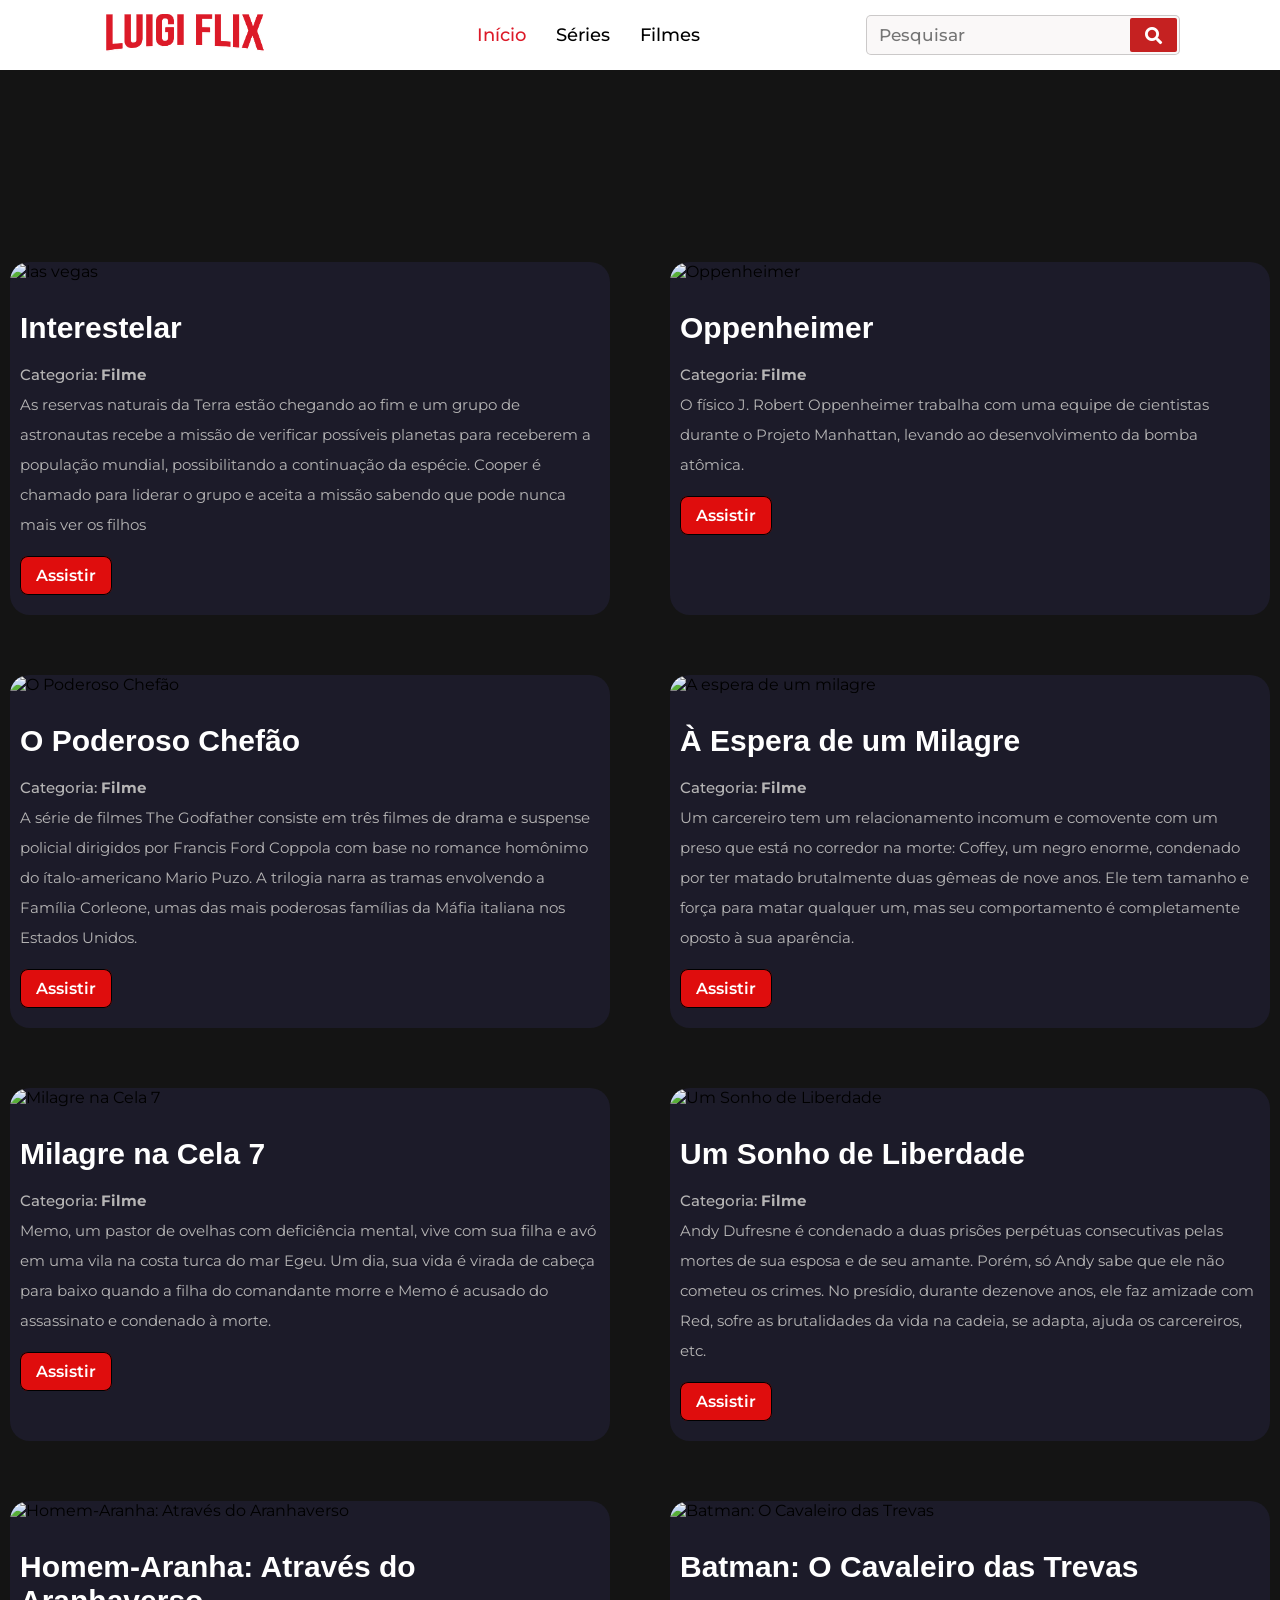
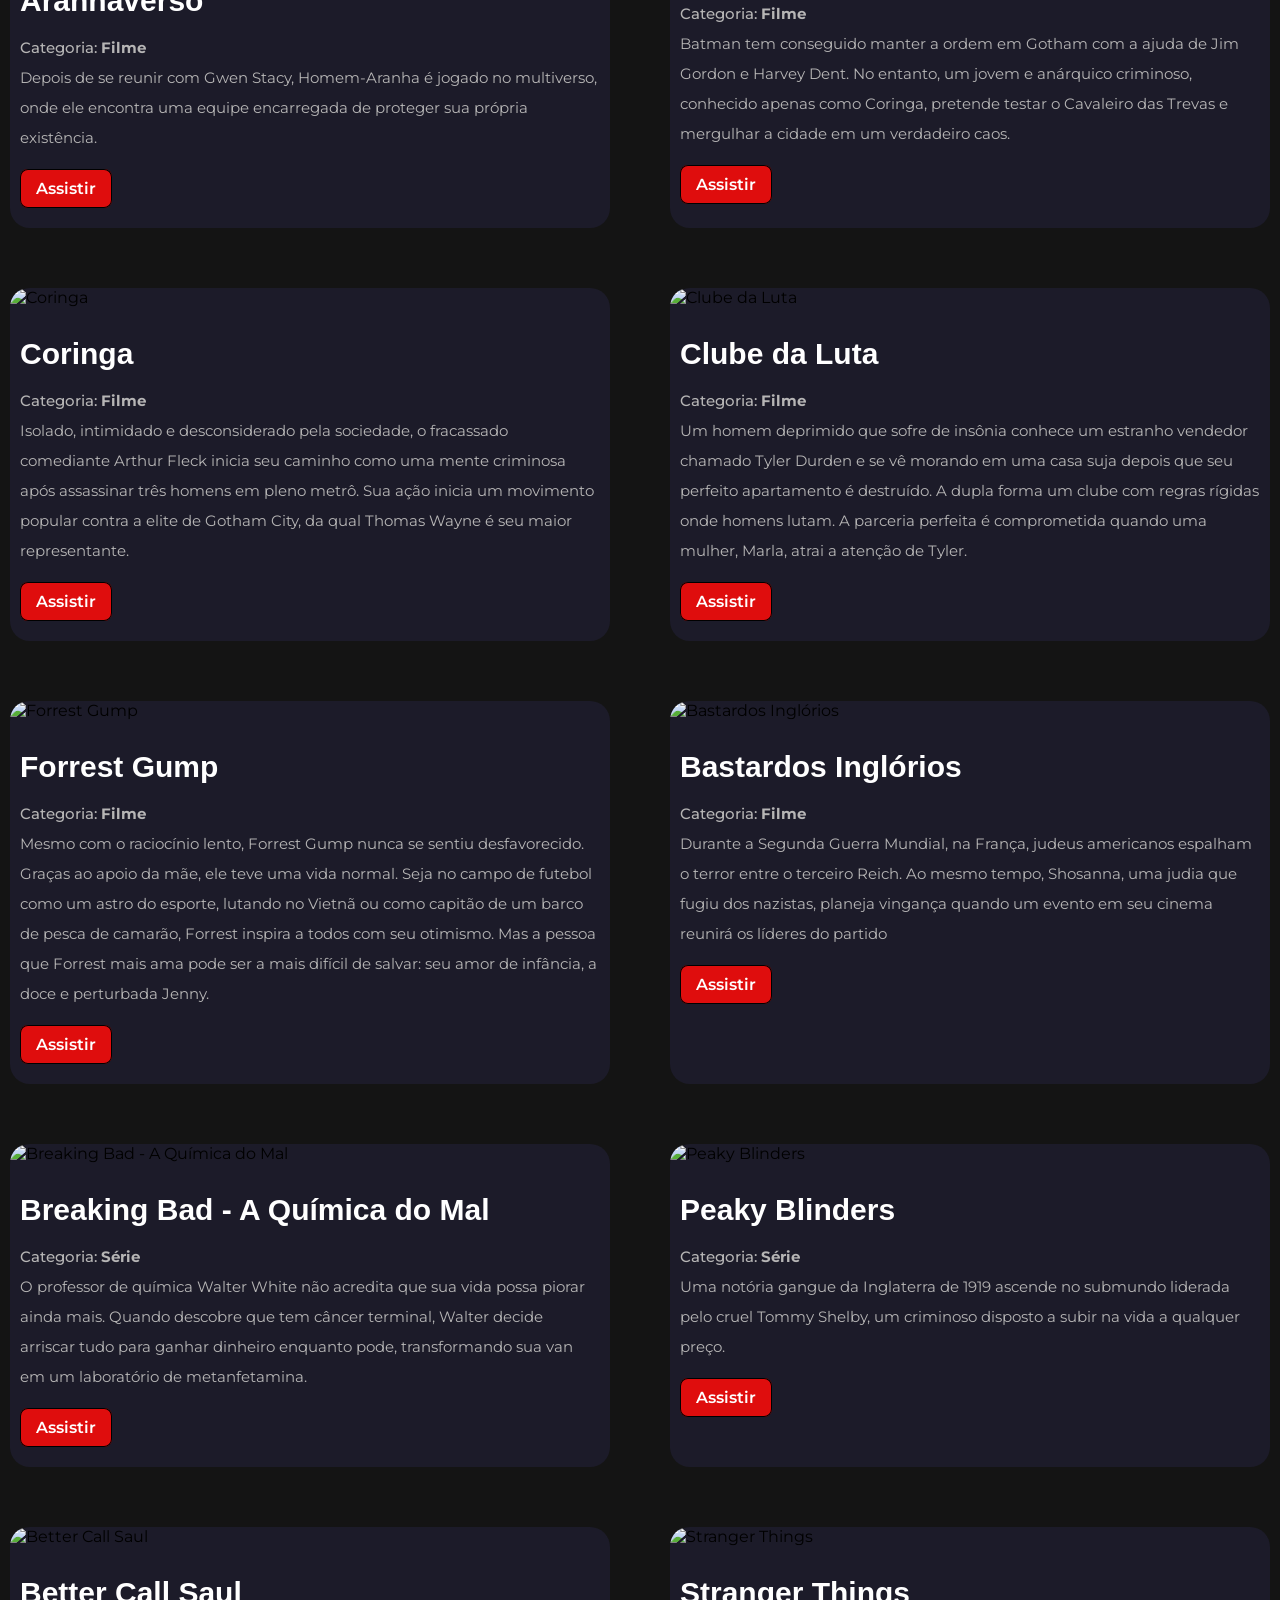
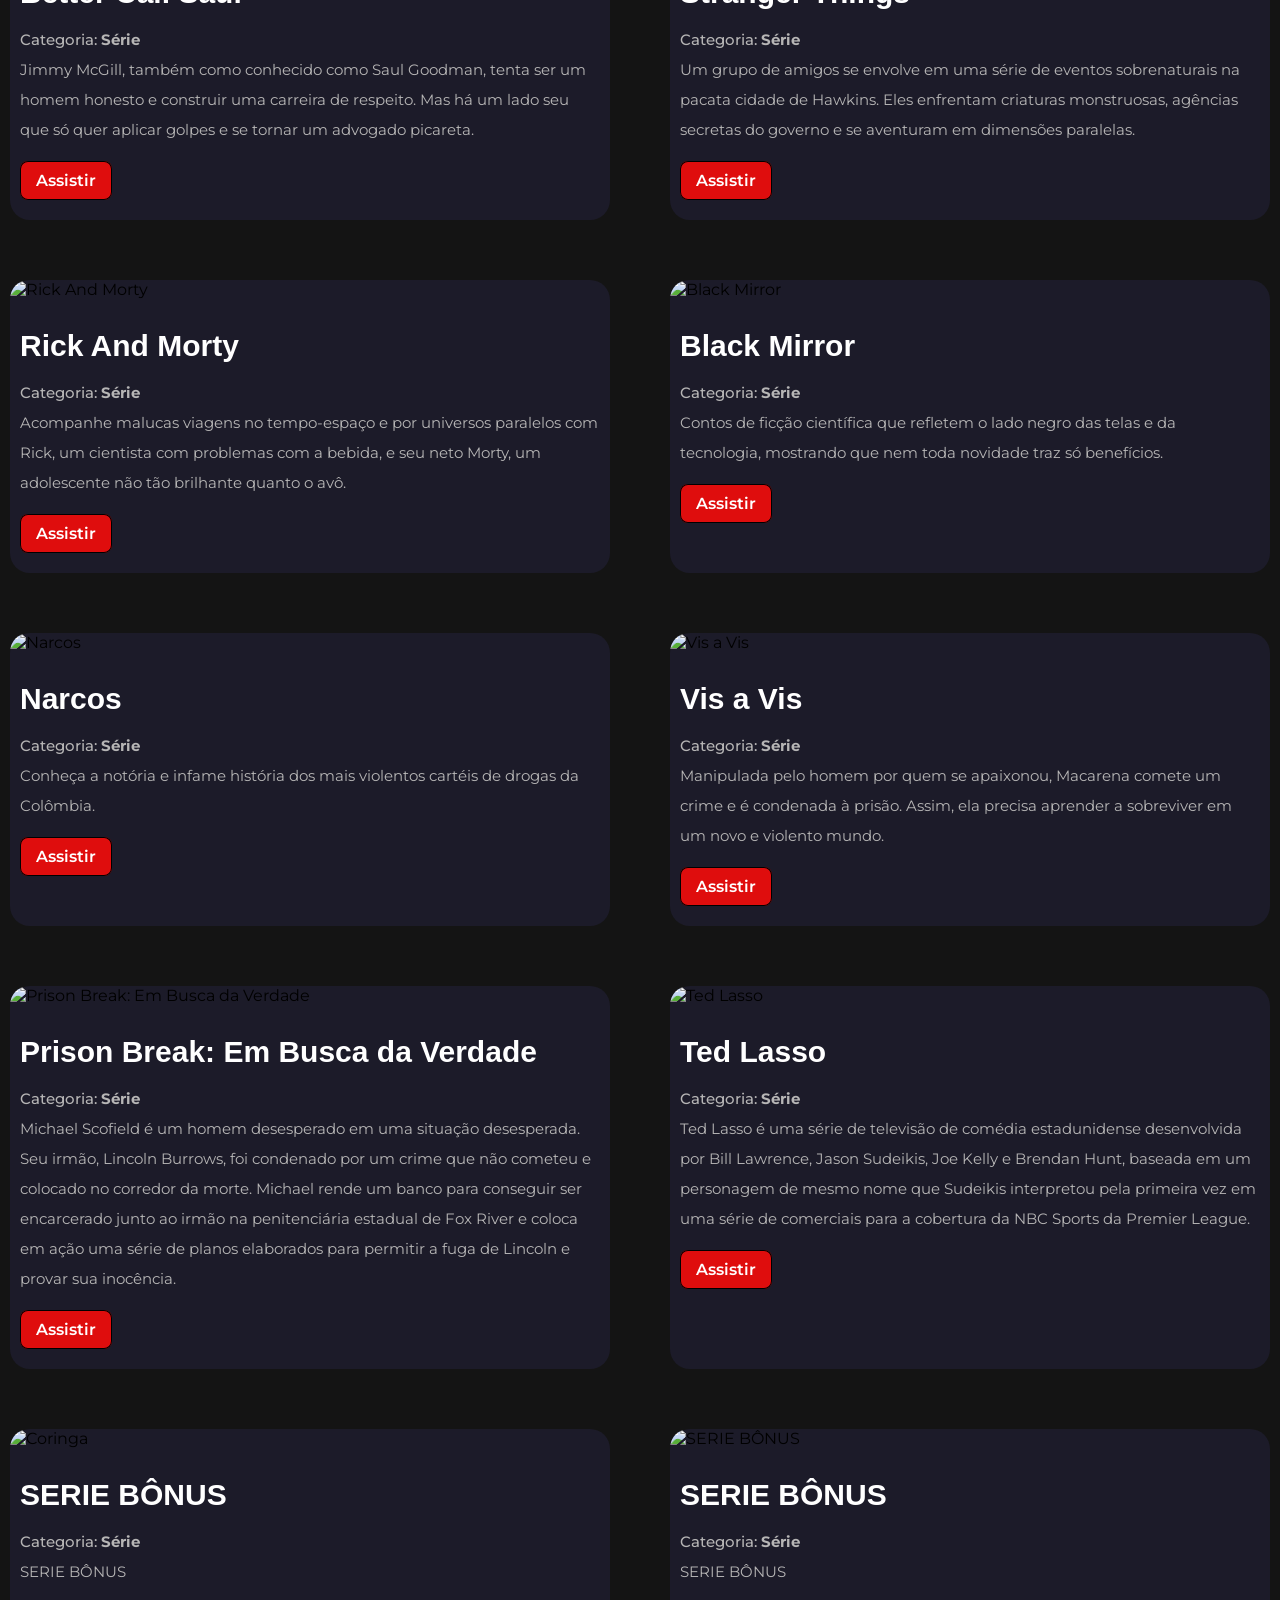
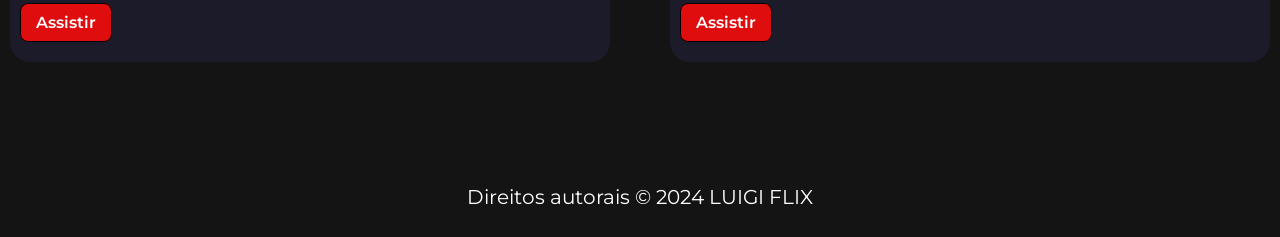
==== commit f412d7bf: "primeiro commit" ====
--- a/index.html
+++ b/index.html
@@ -1,290 +1,410 @@
-<!DOCTYPE html>
-<html lang="pt-br">
-
-<head>
-    <meta charset="UTF-8">
-    <meta http-equiv="X-UA-Compatible" content="IE=edge">
-    <meta name="viewport" content="width=device-width, initial-scale=1.0">
-    <link rel="stylesheet" href="style.css">
-    <link rel="shortcut icon" href="L.ico" type="image/x-icon">
-    <link rel="icon" href="img/logo3.png">
-    <title> Luigi Flix </title>
-</head>
-
-<body class="container">
-    <header>
-        <nav class="nav-bar">
-            <div class="logo">
-                <img src="bfe3af561df49de6aef79e6339524a22.png" alt="" style="height: 50px;">
-            </div>
-            <div class="nav-list">
-                <ul>
-                    <li class="nav-item"><a href="https://lorenzoleognano.github.io/Luigi-Flix/#Início" class="active">Início </a></li>
-                    <li class="nav-item"><a href="#Filmes" class="nav-link">Filmes </a></li>
-                    <li class="nav-item"><a href="#Séries" class="nav-link">Séries </a></li>
-                    <li class="nav-item"><a href="#Lançamentos" class="nav-link">Lançamentos </a></li>
-                </ul>
-                
-                </div>
-                <div class="group">
-                    <svg class="icon" aria-hidden="true" viewBox="0 0 24 24"><g><path d="M21.53 20.47l-3.66-3.66C19.195 15.24 20 13.214 20 11c0-4.97-4.03-9-9-9s-9 4.03-9 9 4.03 9 9 9c2.215 0 4.24-.804 5.808-2.13l3.66 3.66c.147.146.34.22.53.22s.385-.073.53-.22c.295-.293.295-.767.002-1.06zM3.5 11c0-4.135 3.365-7.5 7.5-7.5s7.5 3.365 7.5 7.5-3.365 7.5-7.5 7.5-7.5-3.365-7.5-7.5z"></path></g></svg>
-                    <input placeholder="Procurar Filmes e Séries" type="search" class="input">
-                  </div>
-            </div>
-
-            <div class="mobile-menu-icon">
-                <button onclick="menuShow ()"><img class="icon" src="img/menu_white_36dp.svg" alt=""></button>
-            </div>
-        </nav>
-
-        <div class="mobile-menu">
-            <ul>
-                <li class="nav-item"><a href="https://lorenzoleognano.github.io/Luigi-Flix/" class="nav-link"> Inicio </a></li>
-                <li class="nav-item"><a href="#" class="nav-link"> Filmes </a></li>
-                <li class="nav-item"><a href="#" class="nav-link"> Séries </a></li>
-                <li class="nav-item"><a href="#" class="nav-link"> Lançamentos </a></li>
-            </ul>
-
-       
-    </header>
-    <script src="js/script.js"></script>
-    </head>
-
-    <body>
-        <br>
-        <center>
-            <link rel="preconnect" href="https://fonts.googleapis.com">
-<link rel="preconnect" href="https://fonts.gstatic.com" crossorigin>
-<link href="https://fonts.googleapis.com/css2?family=Rajdhani:wght@300;400;500;600&display=swap" rel="stylesheet">
-            <img src="2d92b996a458a32880f79b476a20f4ae.png" alt="" style="height: 70px;">
-        </center>
-    </body>
-    <div class="wrap">
-        <div class="box">
-          <div class="box-top">
-            <img class="box-image" src="milagre-na-cela-7.jpg" alt="Filme">
-            <div class="title-flex">
-              <h3 class="box-title">Milagre na cela 7</h3>
-              <p class="user-follow-info">Memo, um pastor de ovelhas com deficiência mental, vive com sua filha e avó em uma vila na costa turca do mar Egeu. Um dia, sua vida é virada de cabeça para baixo quando a filha do comandante morre e Memo é acusado do assassinato e condenado à morte. </p>
-            </div>
-            <p class="description"> </p></div>
-          <a href="https://www.netflix.com/br/title/81239779?source=35" target="_blank" class="button">Assistir</a>
-        </div>
-        <div class="box">
-          <div class="box-top">
-            <img class="box-image" src="intertelar.jpg" alt="Filmes">
-            <div class="title-flex">
-              <h3 class="box-title">Interestelar</h3>
-              <p class="user-follow-info">As reservas naturais da Terra estão chegando ao fim e um grupo de astronautas recebe a missão de verificar possíveis planetas para receberem a população mundial, possibilitando a continuação da espécie. Cooper é chamado para liderar o grupo e aceita a missão sabendo que pode nunca mais ver os filhos</p>
-            </div>
-            <p class="description"></p></div>
-          <a href="https://play.hbomax.com/page/urn:hbo:page:GYGP7pwQv_ojDXAEAAAFc:type:feature?source=googleHBOMAX&action=open" target="_blank" class="button">Assistir</a>
-        </div>
-        <div class="box">
-          <div class="box-top">
-            <img class="box-image" src="oppenheimer.png" alt="Filmes">
-            <div class="title-flex">
-              <h3 class="box-title">Oppenheimer</h3>
-              <p class="user-follow-info">O físico J. Robert Oppenheimer trabalha com uma equipe de cientistas durante o Projeto Manhattan, levando ao desenvolvimento da bomba atômica.</p>
-            </div>
-            <p class="description"> </p> </div>
-          <a href="https://www.google.com/search?q=hor%C3%A1rios+de+exibi%C3%A7%C3%A3o+de+oppenheimer&sourceid=chrome&ie=UTF-8&stick=H4sIAAAAAAAAAOMwe8RozS3w8sc9YSmjSWtOXmPU4eLzzS_LTA3OyC8vycxNLRaS4mIFiwgJSvFz8eqn6xsaFqWYZuSaGOTxLGJVy8gvOrywKDO_WCElVSG1IjMp8_Dyw4vzQbz8goLUvIxUoClFAIBfBe5pAAAA&ictx=1&ved=2ahUKEwjnkLr_-MOAAxXnD7kGHemwBXYQn7EFKAB6BAhQEAE" target="_blank" class="button"> Assistir</a>
-        </div>
-        <div class="box">
-          <div class="box-top">
-            <img class="box-image" src="unnamed.png" alt="Filmes">
-            <div class="title-flex">
-              <h3 class="box-title">À Espera de um Milagre</h3>
-              <p class="user-follow-info">Um carcereiro tem um relacionamento incomum e comovente com um preso que está no corredor na morte: Coffey, um negro enorme, condenado por ter matado brutalmente duas gêmeas de nove anos. Ele tem tamanho e força para matar qualquer um, mas seu comportamento é completamente oposto à sua aparência.</p>
-            </div>
-            <p class="description"></p>
-          </div>
-          <a href="https://www.primevideo.com/dp/amzn1.dv.gti.58a3ba5f-f6f9-4b10-9a10-678862b6b668?autoplay=0&ref_=atv_cf_strg_wb" target="_blank" class="button">Assistir</a>
-        </div>
-      </div>
-      <div class="wrap">
-        <div class="box">
-          <div class="box-top">
-            <img class="box-image" src="um-sonho-de-liberdade.webp" alt="Filmes">
-            <div class="title-flex">
-              <h3 class="box-title">Um Sonho de Liberdade</h3>
-              <p class="user-follow-info">Andy Dufresne é condenado a duas prisões perpétuas consecutivas pelas mortes de sua esposa e de seu amante. Porém, só Andy sabe que ele não cometeu os crimes. No presídio, durante dezenove anos, ele faz amizade com Red, sofre as brutalidades da vida na cadeia, se adapta, ajuda os carcereiros, etc.</p>
-            </div>
-            <p class="description"> </p></div>
-          <a href="https://play.hbomax.com/page/urn:hbo:page:GX5NuhwXHx52ywgEAAAEP:type:feature?source=googleHBOMAX&action=open" target="_blank" class="button">Assistir</a>
-        </div>  
-        <div class="box">
-          <div class="box-top">
-            <img class="box-image" src="cartaz_o-poderoso-chefao.jpeg" alt="Filmes">
-            <div class="title-flex">
-              <h3 class="box-title">O Poderoso Chefão</h3>
-              <p class="user-follow-info">A série de filmes The Godfather consiste em três filmes de drama e suspense policial dirigidos por Francis Ford Coppola com base no romance homônimo do ítalo-americano Mario Puzo. A trilogia narra as tramas envolvendo a Família Corleone, umas das mais poderosas famílias da Máfia italiana nos Estados Unidos.</p>
-            </div>
-            <p class="description">    </div>
-          <a href="https://www.netflix.com/br/title/60011152?source=35" target="_blank" class="button">Assistir</a>
-        </div>
-        <div class="box">
-          <div class="box-top">
-            <img class="box-image" src="35798348.jpg" alt="Filmes">
-            <div class="title-flex">
-              <h3 class="box-title">Homem-Aranha: Através do Aranhaverso</h3>
-              <p class="user-follow-info">Depois de se reunir com Gwen Stacy, Homem-Aranha é jogado no multiverso, onde ele encontra uma equipe encarregada de proteger sua própria existência.</p>
-            </div>
-            <p class="description"> </p> </div>
-          <a href="#" class="button"> Assistir</a>
-        </div>
-        <div class="box">
-          <div class="box-top">
-            <img class="box-image" src="b1.jpg" alt="Filmes">
-            <div class="title-flex">
-              <h3 class="box-title">Batman: O Cavaleiro das Trevas</h3>
-              <p class="user-follow-info">Batman tem conseguido manter a ordem em Gotham com a ajuda de Jim Gordon e Harvey Dent. No entanto, um jovem e anárquico criminoso, conhecido apenas como Coringa, pretende testar o Cavaleiro das Trevas e mergulhar a cidade em um verdadeiro caos.</p>
-            </div>
-            <p class="description"></p>
-          </div>
-          <a href="https://play.hbomax.com/page/urn:hbo:page:GXdkpqAvyDaXCPQEAADdn:type:feature?source=googleHBOMAX&action=open" target="_blank" class="button">Assistir</a>
-        </div>
-      </div>
-      <div class="wrap">
-        <div class="box">
-          <div class="box-top">
-            <img class="box-image" src="clube-da-luta-poster-200x300.jpg" height="400" width="" alt="Filmes">
-            <div class="title-flex">
-              <h3 class="box-title">Clube da Luta</h3>
-              <p class="user-follow-info">Um homem deprimido que sofre de insônia conhece um estranho vendedor chamado Tyler Durden e se vê morando em uma casa suja depois que seu perfeito apartamento é destruído. A dupla forma um clube com regras rígidas onde homens lutam. A parceria perfeita é comprometida quando uma mulher, Marla, atrai a atenção de Tyler.</p>
-            </div>
-            <p class="description"> </p></div>
-          <a href="https://play.hbomax.com/page/urn:hbo:page:GXSycSQud4r29bAEAAA10:type:feature?source=googleHBOMAX&action=open" target="_blank" class="button">Assistir</a>
-        </div>
-        <div class="box">
-          <div class="box-top">
-            <img class="box-image" src="Quadro-Poster-Herois-Coringa-5431.jpg" alt="Filmes">
-            <div class="title-flex">
-              <h3 class="box-title">Coringa</h3>
-              <p class="user-follow-info">Isolado, intimidado e desconsiderado pela sociedade, o fracassado comediante Arthur Fleck inicia seu caminho como uma mente criminosa após assassinar três homens em pleno metrô. Sua ação inicia um movimento popular contra a elite de Gotham City, da qual Thomas Wayne é seu maior representante.</p>
-            </div>
-            <p class="description">    </div>
-          <a href="#" target="_blank" class="button">Assistir</a>
-        </div>
-        <div class="box">
-          <div class="box-top">
-            <img class="box-image" src="591596.jpg  " alt="Filmes">
-            <div class="title-flex">
-              <h3 class="box-title">Breaking Bad - A Química do Mal</h3>
-              <p class="user-follow-info">O professor de química Walter White não acredita que sua vida possa piorar ainda mais. Quando descobre que tem câncer terminal, Walter decide arriscar tudo para ganhar dinheiro enquanto pode, transformando sua van em um laboratório de metanfetamina.</p>
-            </div>
-            <p class="description"> </p> </div>
-          <a href="https://www.netflix.com/br/title/70143836?source=35" class="button"> Assistir</a>
-        </div>
-        <div class="box">
-          <div class="box-top">
-            <img class="box-image" src="72157g-min_200x.avif" alt="Filmes">
-            <div class="title-flex">
-              <h3 class="box-title">Peaky Blinders</h3>
-              <p class="user-follow-info">Uma notória gangue da Inglaterra de 1919 ascende no submundo liderada pelo cruel Tommy Shelby, um criminoso disposto a subir na vida a qualquer preço.</p>
-            </div>
-            <p class="description"></p>
-          </div>
-          <a href="https://www.netflix.com/br/title/80002479?source=35" target="_blank" class="button">Assistir</a>
-        </div>
-        </div>
-        <div class="wrap">
-            <div class="box">
-              <div class="box-top">
-                <img class="box-image" src="81Dr9Z5q7-L._AC_SL1500_.jpg" alt="Filmes">
-                <div class="title-flex">
-                  <h3 class="box-title">Better Call Saul</h3>
-                  <p class="user-follow-info">Jimmy McGill, também como conhecido como Saul Goodman, tenta ser um homem honesto e construir uma carreira de respeito. Mas há um lado seu que só quer aplicar golpes e se tornar um advogado picareta.</p>
-                </div>
-                <p class="description"> </p></div>
-              <a href="https://www.netflix.com/br/title/80021955?source=35" target="_blank" class="button">Assistir</a>
-            </div>
-            <div class="box">
-              <div class="box-top">
-                <img class="box-image" src="stranger-things.webp" alt="Filmes">
-                <div class="title-flex">
-                  <h3 class="box-title">Stranger Things</h3>
-                  <p class="user-follow-info">Um grupo de amigos se envolve em uma série de eventos sobrenaturais na pacata cidade de Hawkins. Eles enfrentam criaturas monstruosas, agências secretas do governo e se aventuram em dimensões paralelas.</p>
-                </div>
-                <p class="description">    </div>
-              <a href="https://www.netflix.com/br/title/80057281?source=35" target="_blank" class="button">Assistir</a>
-            </div>
-            <div class="box">
-              <div class="box-top">
-                <img class="box-image" src="narcos_800x800-min-1.png" alt="Filmes">
-                <div class="title-flex">
-                  <h3 class="box-title">Narcos</h3>
-                  <p class="user-follow-info">Conheça a notória e infame história dos mais violentos cartéis de drogas da Colômbia.</p>
-                </div>
-                <p class="description"> </p> </div>
-              <a href="https://www.netflix.com/br/title/80025172?source=35" class="button"> Assistir</a>
-            </div>
-            <div class="box">
-              <div class="box-top">
-                <img class="box-image" src="rick-and-mortyjpg.jpg" alt="Filmes">
-                <div class="title-flex">
-                  <h3 class="box-title">Rick And Morty</h3>
-                  <p class="user-follow-info">Acompanhe malucas viagens no tempo-espaço e por universos paralelos com Rick, um cientista com problemas com a bebida, e seu neto Morty, um adolescente não tão brilhante quanto o avô.</p>
-                </div>
-                <p class="description"></p>
-              </div>
-              <a href="https://play.hbomax.com/page/urn:hbo:page:GXkRjxwjR68PDwwEAABKJ:type:series?source=googleHBOMAX&action=open" target="_blank" class="button">Assistir</a>
-            </div>
-            <div class="box">
-              <div class="box-top">
-                <img class="box-image" src="ted-lasso.png" alt="Filmes">
-                <div class="title-flex">
-                  <h3 class="box-title">Ted Lasso</h3>
-                  <p class="user-follow-info">Ted Lasso é uma série de televisão de comédia estadunidense desenvolvida por Bill Lawrence, Jason Sudeikis, Joe Kelly e Brendan Hunt, baseada em um personagem de mesmo nome que Sudeikis interpretou pela primeira vez em uma série de comerciais para a cobertura da NBC Sports da Premier League.</p>
-                </div>
-                <p class="description"></p>
-              </div>
-              <a href="https://tv.apple.com/br/episode/pilot/umc.cmc.zb0yksqtym68hasbq8mj4jwp?action=playSmartEpisode" target="_blank" class="button">Assistir</a>
-            </div>
-            <div class="box">
-              <div class="box-top">
-                <img class="box-image" src="visavis.jpg" width="40px" alt="Filmes">
-                <div class="title-flex">
-                  <h3 class="box-title">Vis a Vis</h3>
-                  <p class="user-follow-info">Manipulada pelo homem por quem se apaixonou, Macarena comete um crime e é condenada à prisão. Assim, ela precisa aprender a sobreviver em um novo e violento mundo.</p>
-                </div>
-                <p class="description"></p>
-              </div>
-              <a href="https://www.netflix.com/br/title/80059465" target="_blank" class="button">Assistir</a>
-            </div>
-            <div class="box">
-              <div class="box-top">
-                <img class="box-image" src="prisonbreak.jpg" alt="Filmes">
-                <div class="title-flex">
-                  <h3 class="box-title">Prison Break: Em Busca da Verdade</h3>
-                  <p class="user-follow-info">Michael Scofield é um homem desesperado em uma situação desesperada. Seu irmão, Lincoln Burrows, foi condenado por um crime que não cometeu e colocado no corredor da morte. Michael rende um banco para conseguir ser encarcerado junto ao irmão na penitenciária estadual de Fox River e coloca em ação uma série de planos elaborados para permitir a fuga de Lincoln e provar sua inocência.</p>
-                </div>
-                <p class="description"></p>
-              </div>
-              <a href="https://www.starplus.com/pt-br/series/prison-break/7O2SFMVATNe5?distributionPartner=google" target="_blank" class="button">Assistir</a>
-            </div>
-            <div class="box">
-              <div class="box-top">
-                <img class="box-image" src="blackmirror-cartaz.webp" alt="Filmes">
-                <div class="title-flex">
-                  <h3 class="box-title">Black Mirror</h3>
-                  <p class="user-follow-info">Contos de ficção científica que refletem o lado negro das telas e da tecnologia, mostrando que nem toda novidade traz só benefícios.</p>
-                </div>
-                <p class="description"></p>
-              </div>
-              <a href="https://www.netflix.com/br/title/70264888?source=35" target="_blank" class="button">Assistir</a>
-            </div>
-            
-        </html>
-        <footer>
-        </html>
-        <footer>
-          <p> Direitos autorais &copy; 2023 Todos os direitos resevados Lorenzo Leognano </p>
-      </footer>
-     
-    </html>
-    
-
-    </body>
-
+<!DOCTYPE html>
+<html lang="pt-br" dir="ltr">
+   <head>
+      <meta charset="utf-8">
+      <title>Luigi Flix</title>
+      <link rel="stylesheet" href="style.css">
+      <meta name="viewport" content="width=device-width, initial-scale=1.0">
+      <link rel="stylesheet" href="https://cdnjs.cloudflare.com/ajax/libs/font-awesome/5.15.3/css/all.min.css"/>
+      <link rel="shortcut icon" href="logos/L faviicon.ico" type="image/x-icon">
+      <link href="https://fonts.googleapis.com/css2?family=Poppins:wght@400;600&display=swap"
+      rel="stylesheet">
+      <link rel="stylesheet" href="script.js">
+   </head>
+    
+   <body>
+      <nav>
+         <div class="menu-icon">
+            <span class="fas fa-bars"></span>
+         </div>
+         <div class="logo">
+            <img src="logos/logo LF.png" width="170" height="50">
+         </div>
+         
+         <center>
+         <div class="nav-items">
+            <li><a style="color: #dc1a28;">Início</a></li>
+            <li><a>Séries</a></li>
+            <li><a>Filmes</a></li>
+        </center>
+
+         </div>
+         <div class="search-icon">
+            <span class="fas fa-search"></span>
+         </div>
+         <div class="cancel-icon">
+            <span class="fas fa-times"></span>
+         </div>
+         <form action="#">
+            <input type="search" class="search-data" placeholder="Pesquisar" required onkeyup="search()">
+            <button type="submit" class="fas fa-search"></button>
+         </form>
+      </nav>
+    
+
+      <center>
+      <div class="titulo-site">
+         <br><img style="height: 100px;">
+         <br><img style="height: 15px;">
+      </div>
+      </center>
+
+      <div class="cards" id="1 filme"> 
+         <div class="card card2">
+           <div class="container">
+             <img alt="las vegas" />
+           </div>
+           <div class="details">
+             <h3>Interestelar</h3> <h1 class="categoria">Categoria: <b> Filme </b></h1>
+             <p>
+               As reservas naturais da Terra estão chegando ao fim e um grupo de
+               astronautas recebe a missão de verificar possíveis planetas para
+               receberem a população mundial, possibilitando a continuação da
+               espécie. Cooper é chamado para liderar o grupo e aceita a missão
+               sabendo que pode nunca mais ver os filhos
+             </p>
+             <a target="_blank" class="button">Assistir</a>
+           </div>
+         </div>
+   
+         <div class="card card2" id="2 filme">
+           <div class="container">
+             <img alt="Oppenheimer" />
+           </div>
+           <div class="details">
+             <h3>Oppenheimer</h3> <h1 class="categoria">Categoria: <b> Filme </b></h1> 
+             <p>
+              O físico J. Robert Oppenheimer trabalha com uma equipe de cientistas durante o Projeto Manhattan, levando ao desenvolvimento da bomba atômica.
+             </p>
+            <a target="_blank" class="button">Assistir</a>
+           </div>
+         </div>
+             
+           <div class="card card2" id="3 filme">
+             <div class="container">
+               <img alt="O Poderoso Chefão" />
+             </div>
+             <div class="details">
+               <h3>O Poderoso Chefão</h3> <h1 class="categoria">Categoria: <b> Filme </b></h1>
+               <p>
+                A série de filmes The Godfather consiste em três filmes de drama e suspense policial dirigidos por Francis Ford Coppola com base no romance homônimo do ítalo-americano Mario Puzo. A trilogia narra as tramas envolvendo a Família Corleone, umas das mais poderosas famílias da Máfia italiana nos Estados Unidos.
+               </p>
+              <a target="_blank" class="button">Assistir</a>
+             </div>
+           </div>
+   
+           <div class="card card2" id="4 filme">
+             <div class="container">
+               <img alt="A espera de um milagre" />
+             </div>
+             <div class="details">
+               <h3>À Espera de um Milagre</h3> <h1 class="categoria">Categoria: <b> Filme </b></h1>
+               <p>
+                Um carcereiro tem um relacionamento incomum e comovente com um preso que está no corredor na morte: Coffey, um negro enorme, condenado por ter matado brutalmente duas gêmeas de nove anos. Ele tem tamanho e força para matar qualquer um, mas seu comportamento é completamente oposto à sua aparência.               </p>
+              <a target="_blank" class="button">Assistir</a>
+             </div>
+           </div>
+   
+           <div class="card card2" id="5 filme">
+             <div class="container">
+               <img alt="Milagre na Cela 7" />
+             </div>
+             <div class="details">
+               <h3>Milagre na Cela 7</h3> <h1 class="categoria">Categoria: <b> Filme </b></h1>
+               <p>
+                Memo, um pastor de ovelhas com deficiência mental, vive com sua filha e avó em uma vila na costa turca do mar Egeu. Um dia, sua vida é virada de cabeça para baixo quando a filha do comandante morre e Memo é acusado do assassinato e condenado à morte.
+               </p>
+              <a target="_blank" class="button">Assistir</a>
+             </div>
+           </div>
+   
+           <div class="card card2" id="6 filme">
+             <div class="container">
+               <img alt="Um Sonho de Liberdade" />
+             </div>
+             <div class="details">
+               <h3>Um Sonho de Liberdade</h3> <h1 class="categoria">Categoria: <b> Filme </b></h1>
+               <p>
+                Andy Dufresne é condenado a duas prisões perpétuas consecutivas pelas mortes de sua esposa e de seu amante. Porém, só Andy sabe que ele não cometeu os crimes. No presídio, durante dezenove anos, ele faz amizade com Red, sofre as brutalidades da vida na cadeia, se adapta, ajuda os carcereiros, etc.
+               </p>
+              <a target="_blank" class="button">Assistir</a>
+             </div>
+           </div>
+   
+           <div class="card card2" id="7 filme">
+             <div class="container">
+               <img alt="Homem-Aranha: Através do Aranhaverso" />
+             </div>
+             <div class="details">
+               <h3>Homem-Aranha: Através do Aranhaverso
+              </h3> <h1 class="categoria">Categoria: <b> Filme </b></h1>
+               <p>
+                Depois de se reunir   com Gwen Stacy, Homem-Aranha é jogado no multiverso, onde ele encontra uma equipe encarregada de proteger sua própria existência.
+               </p>
+              <a target="_blank" class="button">Assistir</a>
+             </div>
+           </div>
+
+           <div class="card card2" id="8 filme">
+            <div class="container">
+              <img alt="Batman: O Cavaleiro das Trevas" />
+            </div>
+            <div class="details">
+              <h3>Batman: O Cavaleiro das Trevas</h3> <h1 class="categoria">Categoria: <b> Filme </b></h1>
+              <p>
+                Batman tem conseguido manter a ordem em Gotham com a ajuda de Jim Gordon e Harvey Dent. No entanto, um jovem e anárquico criminoso, conhecido apenas como Coringa, pretende testar o Cavaleiro das Trevas e mergulhar a cidade em um verdadeiro caos.
+
+
+              </p>
+             <a target="_blank" class="button">Assistir</a>
+            </div>
+          </div>
+
+          <div class="card card2" id="9 filme">
+            <div class="container">
+              <img alt="Coringa" />
+            </div>
+            <div class="details">
+              <h3>Coringa</h3> <h1 class="categoria">Categoria: <b> Filme </b></h1>
+              <p>
+                Isolado, intimidado e desconsiderado pela sociedade, o fracassado comediante Arthur Fleck inicia seu caminho como uma mente criminosa após assassinar três homens em pleno metrô. Sua ação inicia um movimento popular contra a elite de Gotham City, da qual Thomas Wayne é seu maior representante.
+
+
+              </p>
+             <a target="_blank" class="button">Assistir</a>
+            </div>
+          </div>
+   
+          <div class="card card2" id="10 filme">
+            <div class="container">
+              <img alt="Clube da Luta" />
+            </div>
+            <div class="details">
+              <h3>Clube da Luta
+              </h3> <h1 class="categoria">Categoria: <b> Filme </b></h1>
+              <p>
+                Um homem deprimido que sofre de insônia conhece um estranho vendedor chamado Tyler Durden
+                 e se vê morando em uma casa suja depois que seu perfeito apartamento é destruído. 
+                 A dupla forma um clube com regras rígidas onde homens lutam. A parceria perfeita é 
+                 comprometida quando uma mulher, Marla, atrai a atenção de Tyler.
+              </p>
+             <a target="_blank" class="button">Assistir</a>
+            </div>
+          </div>
+          <div class="card card2" id="11 filme - bonus">
+            <div class="container">
+              <img alt="Forrest Gump" />
+            </div>
+            <div class="details">
+              <h3>Forrest Gump</h3> <h1 class="categoria">Categoria: <b> Filme </b></h1>
+              <p>
+                Mesmo com o raciocínio lento, Forrest Gump nunca se sentiu desfavorecido. Graças ao apoio da mãe, ele teve uma vida normal. 
+                Seja no campo de futebol como um astro do esporte, lutando no Vietnã ou como capitão de um barco de pesca de camarão, 
+                Forrest inspira a todos com seu otimismo.
+                 Mas a pessoa que Forrest mais ama pode ser a mais difícil de salvar: seu amor de infância, a doce e perturbada Jenny.
+              </p>
+             <a target="_blank" class="button">Assistir</a>
+            </div>
+          </div>
+
+          <div class="card card2" id="12 filme - bonus">
+            <div class="container">
+              <img alt="Bastardos Inglórios" />
+            </div>
+            <div class="details">
+              <h3>Bastardos Inglórios</h3> <h1 class="categoria">Categoria: <b> Filme </b></h1>
+              <p>
+                Durante a Segunda Guerra Mundial, na França, judeus americanos espalham o terror entre o terceiro 
+                Reich. Ao mesmo tempo, Shosanna, uma judia que fugiu dos nazistas, planeja vingança quando um evento 
+                em seu cinema reunirá os líderes do partido
+              </p>
+             <a target="_blank" class="button">Assistir</a>
+            </div>
+          </div>
+
+          <div class="card card2" id="1 serie">
+            <div class="container">
+              <img alt="Breaking Bad - A Química do Mal" />
+            </div>
+            <div class="details">
+              <h3>Breaking Bad - A Química do Mal
+              </h3> <h1 class="categoria">Categoria: <b> Série </b></h1>
+              <p>
+                O professor de química Walter White não acredita que sua vida possa piorar ainda mais. Quando descobre que tem câncer terminal, Walter decide arriscar tudo para ganhar dinheiro enquanto pode, transformando sua van em um laboratório de metanfetamina.
+              </p>
+             <a target="_blank" class="button">Assistir</a>
+            </div>
+          </div>
+
+          <div class="card card2" id="2 serie">
+            <div class="container">
+              <img alt="Peaky Blinders
+              " />
+            </div>
+            <div class="details">
+              <h3>Peaky Blinders
+              </h3> <h1 class="categoria">Categoria: <b> Série </b></h1>
+              <p>
+                Uma notória gangue da Inglaterra de 1919 ascende no submundo liderada pelo cruel Tommy Shelby, um criminoso disposto a subir na vida a qualquer preço.
+
+
+
+              </p>
+             <a target="_blank" class="button">Assistir</a>
+            </div>
+          </div>
+
+          <div class="card card2" id="3 serie">
+            <div class="container">
+              <img alt="Better Call Saul
+              " />
+            </div>
+            <div class="details">
+              <h3>Better Call Saul
+              </h3> <h1 class="categoria">Categoria: <b> Série </b></h1>
+              <p>
+                Jimmy McGill, também como conhecido como Saul Goodman, tenta ser um homem honesto e construir uma carreira de respeito. Mas há um lado seu que só quer aplicar golpes e se tornar um advogado picareta.
+              </p>
+             <a target="_blank" class="button">Assistir</a>
+            </div>
+          </div>
+
+          <div class="card card2" id="4 serie">
+            <div class="container">
+              <img alt="Stranger Things
+              " />
+            </div>
+            <div class="details">
+              <h3>Stranger Things
+              </h3> <h1 class="categoria">Categoria: <b> Série </b></h1>
+              <p>
+                Um grupo de amigos se envolve em uma série de eventos sobrenaturais na pacata cidade de Hawkins. Eles enfrentam criaturas monstruosas, agências secretas do governo e se aventuram em dimensões paralelas.
+              </p>
+             <a target="_blank" class="button">Assistir</a>
+            </div>
+          </div>
+
+          <div class="card card2" id="5 serie">
+            <div class="container">
+              <img alt="Rick And Morty
+              " />
+            </div>
+            <div class="details">
+              <h3>Rick And Morty
+              </h3> <h1 class="categoria">Categoria: <b> Série </b></h1>
+              <p>
+                Acompanhe malucas viagens no tempo-espaço e por universos paralelos com Rick, um cientista com problemas com a bebida, e seu neto Morty, um adolescente não tão brilhante quanto o avô.
+              </p>
+             <a target="_blank" class="button">Assistir</a>
+            </div>
+          </div>
+
+          <div class="card card2" id="6 serie">
+            <div class="container">
+              <img alt="Black Mirror
+              " />
+            </div>
+            <div class="details">
+              <h3>Black Mirror
+              </h3> <h1 class="categoria">Categoria: <b> Série </b></h1>
+              <p>
+                Contos de ficção científica que refletem o lado negro das telas e da tecnologia, mostrando que nem toda novidade traz só benefícios.
+              </p>
+             <a target="_blank" class="button">Assistir</a>
+            </div>
+          </div>
+
+          <div class="card card2" id="7 serie">
+            <div class="container">
+              <img alt="Narcos
+              " />
+            </div>
+            <div class="details">
+              <h3>Narcos
+              </h3> <h1 class="categoria">Categoria: <b> Série </b></h1>
+              <p>
+                Conheça a notória e infame história dos mais violentos cartéis de drogas da Colômbia.
+              </p>
+             <a target="_blank" class="button">Assistir</a>
+            </div>
+          </div>
+
+          <div class="card card2" id="8 serie">
+            <div class="container">
+              <img alt="Vis a Vis
+              " />
+            </div>
+            <div class="details">
+              <h3>Vis a Vis
+              </h3> <h1 class="categoria">Categoria: <b> Série </b></h1>
+              <p>
+                Manipulada pelo homem por quem se apaixonou, Macarena comete um crime e é condenada à prisão. Assim, ela precisa aprender a sobreviver em um novo e violento mundo.
+              </p>
+             <a target="_blank" class="button">Assistir</a>
+            </div>
+          </div>
+
+          <div class="card card2" id="10 serie">
+            <div class="container">
+              <img alt="Prison Break: Em Busca da Verdade
+              " />
+            </div>
+            <div class="details">
+              <h3>Prison Break: Em Busca da Verdade
+              </h3> <h1 class="categoria">Categoria: <b> Série </b></h1>
+              <p>
+                Michael Scofield é um homem desesperado em uma situação desesperada. Seu irmão, Lincoln Burrows, foi condenado por um crime que não cometeu e colocado no corredor da morte. Michael rende um banco para conseguir ser encarcerado junto ao irmão na penitenciária estadual de Fox River e coloca em ação uma série de planos elaborados para permitir a fuga de Lincoln e provar sua inocência.
+              </p>
+             <a target="_blank" class="button">Assistir</a>
+            </div>
+          </div>
+
+          <div class="card card2" id="10 serie">
+            <div class="container">
+              <img alt="Ted Lasso" />
+            </div>
+            <div class="details">
+              <h3>Ted Lasso
+              </h3> <h1 class="categoria">Categoria: <b> Série </b></h1>
+              <p>
+                Ted Lasso é uma série de televisão de comédia estadunidense desenvolvida por Bill Lawrence, Jason Sudeikis, Joe Kelly e Brendan Hunt, baseada em um personagem de mesmo nome que Sudeikis interpretou pela primeira vez em uma série de comerciais para a cobertura da NBC Sports da Premier League.
+              </p>
+             <a target="_blank" class="button">Assistir</a>
+            </div>
+          </div>
+
+          <div class="card card2" id="11 serie - bonus">
+            <div class="container">
+              <img alt="Coringa" />
+            </div>
+            <div class="details">
+              <h3>SERIE BÔNUS</h3> <h1 class="categoria">Categoria: <b> Série </b></h1>
+              <p>
+                SERIE BÔNUS
+              </p>
+             <a target="_blank" class="button">Assistir</a>
+            </div>
+          </div>
+
+          <div class="card card2" id="12 serie - bonus">
+            <div class="container">
+              <img alt="SERIE BÔNUS" />
+            </div>
+            <div class="details">
+              <h3>SERIE BÔNUS</h3> <h1 class="categoria">Categoria: <b> Série </b></h1>
+              <p>
+                SERIE BÔNUS
+              </p>
+             <a target="_blank" class="button">Assistir</a>
+            </div>
+          </div>
+          </div>
+          
+       <br>
+       <center> 
+       <footer>
+        <p style="font-size: 20px; line-height: 80px; color: white;" > Direitos autorais &copy; 2024 LUIGI FLIX </p>
+    </footer>
+    </center>
+   </body>
 </html>
--- a/style.css
+++ b/style.css
@@ -1,420 +1,367 @@
-@import url('https://fonts.googleapis.com/css2?family=Inter:wght@200;300;400;500&family=Tsukimi+Rounded:wght@500&display=swap');
-/*===== RESET SITE =====*/
-* { 
-  padding: 0;
-  margin: 0;
-  font-family: "Inter" , sans-serif;
-}
-/*===== MENU SITE =====*/
-header {
-/*===== BACKGROUND MENU =====*/
-  background-color: #ffffff;
-  box-shadow: 0px 3px 10px #e70505;  
-}
-
-.nav-bar {
-  display: flex;
-  justify-content: space-between;
-  padding: 2.5rem 7rem;  
-  height: 60px;
-}    
-
-.logo {
-  display: flex;
-  align-items: center;
-}
-
-.logo h1 {
-  color: #000000;  
-  font-family: 'Tsukimi Rounded', sans-serif  
-}
-
-.nav-list {
-  display: flex;
-  align-items: center;
-}
-
-.nav-list ul {
-    padding: 10rem;
-  display: flex;
-  justify-content: center;
-  list-style: none;  
-   
-}
-
-.nav-item {
-  margin: 0 15px;   
-  transition: 0.2s; 
-  font-size: 20px;
-}
-
-.nav-item :hover{
-  color: #e70505;
-}
-
-.nav-item a.active{
-  margin: 0 15px; 
-  color: #e70505;
-  font-size: 20px;
-
-}
-
-.nav-link {
-  text-decoration: none;
-  font-size: 1.15rem;
-  color: #000000;
-  font-weight: 400;
-}
-
-.mobile-menu-icon {
-  display: none;
-}
-
-.mobile-menu {
-  display: none;
-}
-
-/*===== RESPONSIVIDADE MENU SITE =====*/
-@media screen and (max-width: 730px) {
-  .input {
-    display: none;
-  }
-
-  .dropbtn button {
-    display: none;
-  }
-  .dropdown-content{
-    display: none;
-  }  
-  .dropdown   {
-    display: none;
-  }
-  .dropbtn {
-    display: none;
-  }
-  .dropdown-content {
-    display: none;
-  }
-  .dropdown-content a {
-    display: none;
-  }
-  .dropdown-content a:hover {
-    display: none;
-  }
-  .dropdown:hover {
-    display: none;
-  }
-  .dropdown-content {
-    display: none;
-  }
-  .dropdown:hover{
-    display: none;
-  } 
-  .dropbtn  {
-    display: none;
-  } 
- 
-  .nav-bar {
-      padding: 1.5rem 4rem;
-    }
-  .nav-item {
-      display: none;
-    }
-  .login-button {
-      display: none;
-    }
-  .mobile-menu-icon {
-      display: block;               
-    }
-  .mobile-menu-icon button {
-      background-color: transparent;
-      border: none;
-      cursor: pointer;
-    }
-  .mobile-menu ul {
-      display: flex;
-      flex-direction: column;
-      text-align: center;
-      padding-bottom: 1rem;    
-    }
-  .mobile-menu .nav-item {
-      display: block;
-      padding-top: 1.2rem;
-    }
-  .mobile-menu .login-button {
-      display: block;
-      padding: 1rem 2rem;        
-    }
-  .mobile-menu .login-button button {
-      width: 100%;        
-    }
-  .open {
-      display: block;
-    }
-}
-
-@import url('https://fonts.googleapis.com/css2?family=Rajdhani:wght@300;400;500;600&display=swap');
-
-.titulo {
-  
-  font-size: 40px;
-  font-family: 'Rajdhani';
-  color: black; 
-}
-
-/*===== BACKGROUND SITE =====*/
-body {
-  background-color:aliceblue
- }
- 
-/*===== SEARCH BOX MENU =====*/
-.group {
-    display: flex;
-    line-height: 208px;
-    align-items: center;
-    position: relative;
-    max-width: 4000px;
-  }
-   
-.input {
-    width: 8 0px; 
-    height: 40px;
-    line-height: 28px;
-    padding: 0 1rem;
-    padding-left: 2.5rem;
-    border: 2px solid transparent;
-    border-radius: 8px;
-    outline: none;
-    background-color: #f3f3f4;
-    color: #0d0c22;
-    transition: .3s ease;
-  }
-   
-.input::placeholder {
-    color: #9e9ea7;
-  }
-   
-.input:focus, input:hover {
-    outline: none;
-    border-color: rgba(7, 7, 7, 0.4);
-    background-color: #fff;
-    box-shadow: 0 0 0 4px rgb(234 76 137 / 10%);
-  }
-   
-.icon {
-    position: absolute;
-    left: 1rem;
-    fill: #000000dc;
-    width: 1rem;
-    height: 2rem;
-  } 
-
-* {
-    margin: 0;
-    padding: 0;
-  } 
-  * {
-    box-sizing: border-box;
-    padding: 0;
-    margin: 0;
-  }
-
-/*===== GALLERY CARDS =====*/
-  :root {
-    --purple: hsla(0, 100%, 50%, 0.377);
-    --pink: hsl(0, 59%, 94%);
-    --light-bg: hsl(204, 37%, 92%);
-    --light-gray-bg: hsl(0, 0%, 94%);
-    --white: hsl(0, 0%, 100%);
-    --dark: hsl(0, 0%, 7%);
-    --text-gray: hsl(0, 0%, 30%);
-  }
-  
-  body {
-    background: var(--light-bg);
-    font-family: "Space Grotesk", sans-serif;
-    color: var(--dark);
-  }
-  
-  h3 {
-    font-size: 1.5em;
-    font-weight: 700;
-  }
-  
-  p {
-    font-size: 1em;
-    line-height: 1.7;
-    font-weight: 300;
-    color: var(--text-gray);
-  }
-  
-  .description {
-    white-space: wrap;
-  }
-  
-  a {
-    text-decoration: none;
-    color: inherit;
-  }
-  
-  .wrap {
-    display: flex;
-    justify: space-between;
-    align-items: stretch;
-    width: 100%;
-    gap: 24px;
-    padding: 50px 100px 10px 100px;
-    flex-wrap: wrap;  
-  }
-  
-  .box {
-    border-radius: 10px;
-    display: flex;
-    flex-direction: column;
-    flex-basis: 50%;
-    position: relative;
-    padding: 24px;
-    background: #fff;
-    
-  }
-  
-  .box-top {
-    display: flex;
-    flex-direction: column;
-    position: relative;
-    gap: 12px;
-    margin-bottom: 1px;
-  }
-  
-  .box-image {
-    border-radius: 10px;
-    width: 100%;
-    height: 280px;
-    object-fit: cover;
-    object-position: 50% 20%;
-  }
-  
-  .title-flex {
-    display: flex;
-    justify-content: space-between;
-    align-items: center;
-  }
-  
-  .box-title {
-    border-left: 3px solid var(--purple);
-    padding-left: 12px;
-  }
-  
-  .user-follow-info {
-    color: hsl(0, 1%, 24%);
-    font-size: 20px
-  }
-  
-  
-  .button {
-    display: block;
-    justify-content: center;
-    align-items: center;
-    text-align: center;
-    margin-top: auto;
-    padding: 16px;
-    color: #000;
-    background: transparent;
-    box-shadow: 0px 0px 0px 1px black inset;
-    transition: background 0.4s ease;
-  }
-  
-  .button:hover {
-    background: var(--purple);
-  }
-  
-  .fill-one {
-    background: var(--light-bg);
-  }
-  
-  .fill-two {
-    background: var(--pink);
-  }
-  
-  /* RESPONSIVE QUERIES */
-  @media (min-width: 320px) {
-    .title-flex {
-      display: flex;
-      flex-direction: column;
-      justify-content: flex-start;
-      align-items: start;
-    }
-    .user-follow-info {
-      margin-top: 6px;
-    }
-  }
-  
-  @media (min-width: 460px) {
-    .title-flex {
-      display: flex;
-      flex-direction: row;
-      justify-content: space-between;
-      align-items: start;
-    }
-    .user-follow-info {
-      margin-top: 6px;
-    }
-  }
-  
-  @media (min-width: 640px) {
-    .box {
-      flex-basis: calc(50% - 12 px);
-    }
-    .title-flex {
-      display: flex;
-      flex-direction: column;
-      justify-content: flex-start;
-      align-items: start;
-    }
-    .user-follow-info {
-      margin-top: 6px;
-    }
-  }
-  
-  @media (min-width: 840px) {
-    .title-flex {
-      display: flex;
-      flex-direction: row;
-      justify-content: space-between;
-      align-items: start;
-    }
-    .user-follow-info {
-      margin-top: 6px;
-    }
-  }
-  
-  @media (min-width: 1024px) {
-    .box {
-      flex-basis: calc(33.3% - 16px);
-    }
-    .title-flex {
-      display: flex;
-      flex-direction: column;
-      justify-content: flex-start;
-      align-items: start;
-    }
-    .user-follow-info {
-      margin-top: 6px;
-    }
-  }
-  
-  @media (min-width: 1100px) {
-    .box {
-      flex-basis: calc(25% - 18px);
-    }
-  }
-
-    /* SCROLL PERSONALIZADO */
-   .container::-webkit-scrollbar {
-    width: 8px;
-   }
-
-   .container::-webkit-scrollbar-thumb {
-    background-color: #e70505;
-    border-radius: 5px;
-   }+@import url("https://fonts.googleapis.com/css2?family=Fjalla+One&display=swap");
+@import url("https://fonts.googleapis.com/css?family=Montserrat:400,500,600,700&display=swap");
+
+/* RESET */
+* {
+  margin: 0;
+  padding: 0;
+  outline: none;
+  box-sizing: border-box;
+  font-family: "Montserrat", sans-serif;
+}
+
+/* CORPO PAGINA */
+body {
+  background: #141414;
+  height: 100vh;
+  place-items: center center;
+  font-family: "Poppins", sans-serif;
+}
+
+/* NAVBAR */
+nav {
+  background: #ffff;
+  display: flex;
+  flex-wrap: wrap;
+  align-items: center;
+  justify-content: space-between;
+  height: 70px;
+  padding: 0 100px;
+}
+
+nav .nav-items {
+  display: flex;
+  flex: 1;
+  padding: 0 0 0 40px;
+}
+nav .nav-items li {
+  list-style: none;
+  padding: 0 15px;
+}
+nav .nav-items li a {
+  color: #000000;
+  font-size: 18px;
+  font-weight: 500;
+  text-decoration: none;
+}
+nav .nav-items li a:hover {
+  color: #c52121;
+  border-radius: 5px;
+}
+
+.nav-item a.active {
+  margin: 0 15px;
+  color: #e70505;
+  font-size: 20px;
+}
+
+nav form {
+  display: flex;
+  height: 40px;
+  padding: 2px;
+  background: #faf8f8;
+  min-width: 18% !important;
+  border-radius: 5px;
+  border: 1px solid rgba(15, 14, 14, 0.2);
+}
+nav form .search-data {
+  width: 100%;
+  height: 100%;
+  padding: 0 10px;
+  color: #000000;
+  font-size: 17px;
+  border: none;
+  font-weight: 500;
+  background: none;
+}
+nav form button {
+  padding: 0 15px;
+  color: #ffffff;
+  font-size: 17px;
+  background: #c52121;
+  border: none;
+  border-radius: 2px;
+  cursor: pointer;
+}
+nav form button:hover {
+  background: #c52121;
+}
+nav .menu-icon,
+nav .cancel-icon,
+nav .search-icon {
+  width: 40px;
+  text-align: center;
+  margin: 0 50px;
+  font-size: 18px;
+  color: #dd0101;
+  cursor: pointer;
+  display: none;
+}
+nav .menu-icon span,
+nav .cancel-icon,
+nav .search-icon {
+  display: none;
+}
+
+/* RESPONSIVIDADE */
+@media (max-width: 1245px) {
+  nav {
+    padding: 0 50px;
+  }
+}
+@media (max-width: 1140px) {
+  nav {
+    padding: 0px;
+  }
+  nav .logo {
+    flex: 2;
+    text-align: center;
+  }
+  nav .nav-items {
+    position: fixed;
+    z-index: 99;
+    top: 70px;
+    width: 100%;
+    left: -100%;
+    height: 100%;
+    padding: 10px 50px 0 50px;
+    text-align: center;
+    background: #ffffffdc;
+    display: inline-block;
+    transition: left 0.3s ease;
+  }
+  nav .nav-items.active {
+    left: 0px;
+  }
+  nav .nav-items li {
+    line-height: 40px;
+    margin: 30px 0;
+  }
+  nav .nav-items li a {
+    font-size: 20px;
+  }
+  nav form {
+    position: absolute;
+    top: 80px;
+    right: 50px;
+    opacity: 0;
+    pointer-events: none;
+    transition: top 0.3s ease, opacity 0.1s ease;
+  }
+  nav form.active {
+    top: 95px;
+    opacity: 1;
+    pointer-events: auto;
+  }
+  nav form:before {
+    position: absolute;
+    content: "";
+    top: -13px;
+    right: 0px;
+    width: 0;
+    height: 0;
+    z-index: -1;
+    border: 10px solid transparent;
+    border-bottom-color: #ff0000;
+    border-radius: 5px;
+    margin: -20px 0 0;
+  }
+  nav form:after {
+    position: absolute;
+    content: "";
+    height: 60px;
+    padding: 2px;
+    background: rgb(255, 6, 6);
+    border-radius: 5px;
+    min-width: calc(100% + 20px);
+    z-index: -2;
+    left: 50%;
+    top: 50%;
+    transform: translate(-50%, -50%);
+  }
+  nav .menu-icon {
+    display: block;
+  }
+  nav .search-icon,
+  nav .menu-icon span {
+    display: block;
+  }
+  nav .menu-icon span.hide,
+  nav .search-icon.hide {
+    display: none;
+  }
+  nav .cancel-icon.show {
+    display: block;
+  }
+}
+.content {
+  position: absolute;
+  top: 50%;
+  left: 50%;
+  text-align: center;
+  transform: translate(-50%, -50%);
+}
+.content header {
+  font-size: 30px;
+  font-weight: 700;
+}
+.content .text {
+  font-size: 30px;
+  font-weight: 700;
+}
+.space {
+  margin: 10px 0;
+}
+nav .logo.space {
+  color: red;
+  padding: 0 5px 0 0;
+}
+@media (max-width: 980px) {
+  nav .menu-icon,
+  nav .cancel-icon,
+  nav .search-icon {
+    margin: 0 20px;
+  }
+  nav form {
+    right: 30px;
+  }
+}
+
+@media (max-width: 350px) {
+  nav .menu-icon,
+  nav .cancel-icon,
+  nav .search-icon {
+    margin: 0 10px;
+    font-size: 16px;
+  }
+}
+
+/* CARD */
+.content {
+  position: absolute;
+  top: 50%;
+  left: 50%;
+  transform: translate(-50%, -50%);
+}
+.content header {
+  font-size: 30px;
+  font-weight: 700;
+}
+.content .text {
+  font-size: 30px;
+  font-weight: 700;
+}
+.content .space {
+  margin: 10px 0;
+}
+
+.logo img {
+  max-width: 100%;
+}
+
+.titulo-site img {
+  max-width: 100%;
+  height: 80px;
+}
+
+.cards {
+  display: grid;
+  grid-template-columns: repeat(auto-fit, minmax(400px, 1fr));
+  padding: 70px 10px;
+  grid-gap: 60px;
+  padding-top: 50px;
+}
+.card {
+  background-color: #1c1b29;
+  border-radius: 20px;
+}
+.container {
+  position: relative;
+  clip-path: polygon(0 0, 100% 0, 100% 85%, 0 100%);
+}
+
+.container img {
+  width: 100%;
+  display: block;
+  border-radius: 20px 20px 0 0;
+}
+
+.container:after {
+  content: "";
+  height: 100%;
+  width: 100%;
+  position: absolute;
+  top: 0;
+  left: 0;
+  border-radius: 20px 20px 0 0;
+  opacity: 0.7;
+}
+
+.details {
+  padding: 20px 10px;
+}
+.details > h3 {
+  color: #ffffff;
+  font-family: "Franklin Gothic Medium", "Arial Narrow", Arial, sans-serif;
+  font-size: 30px;
+  margin: 10px 0 15px 0;
+}
+.details > p {
+  color: #b6b5b5;
+  font-size: 15px;
+  line-height: 30px;
+  font-weight: 400;
+}
+
+.details > h1 {
+  color: #b6b5b5;
+  font-size: 15px;
+  line-height: 30px;
+  font-weight: 500;
+}
+
+.details a {
+  display: inline-block;
+  padding: 10px 16px;
+  background-color: #df0d0d;
+  text-decoration: none;
+  border-radius: 8px;
+  margin-top: 16px;
+  color: #ffffff;
+  font-weight: 600;
+  align-items: center;
+  justify-content: center;
+}
+
+/* BOTÃO CARD */
+.button {
+  display: block;
+  justify-content: center;
+  align-items: center;
+  text-align: center;
+  margin-top: auto;
+  padding: 16px;
+  color: #000;
+  background: transparent;
+  box-shadow: 0px 0px 0px 1px black inset;
+  transition: background 0.4s ease;
+}
+
+.button:hover {
+  background: var(--purple);
+}
+
+/* SCROLL PERSONALIZADO */
+body::-webkit-scrollbar {
+  width: 15px;          
+}
+
+body::-webkit-scrollbar-track {
+  background: #141414;    
+}
+
+body::-webkit-scrollbar-thumb {
+  background-color: #dc1a28;    
+  border-radius: 10px;       
+  border: 3px solid #dc1a28;  
+}
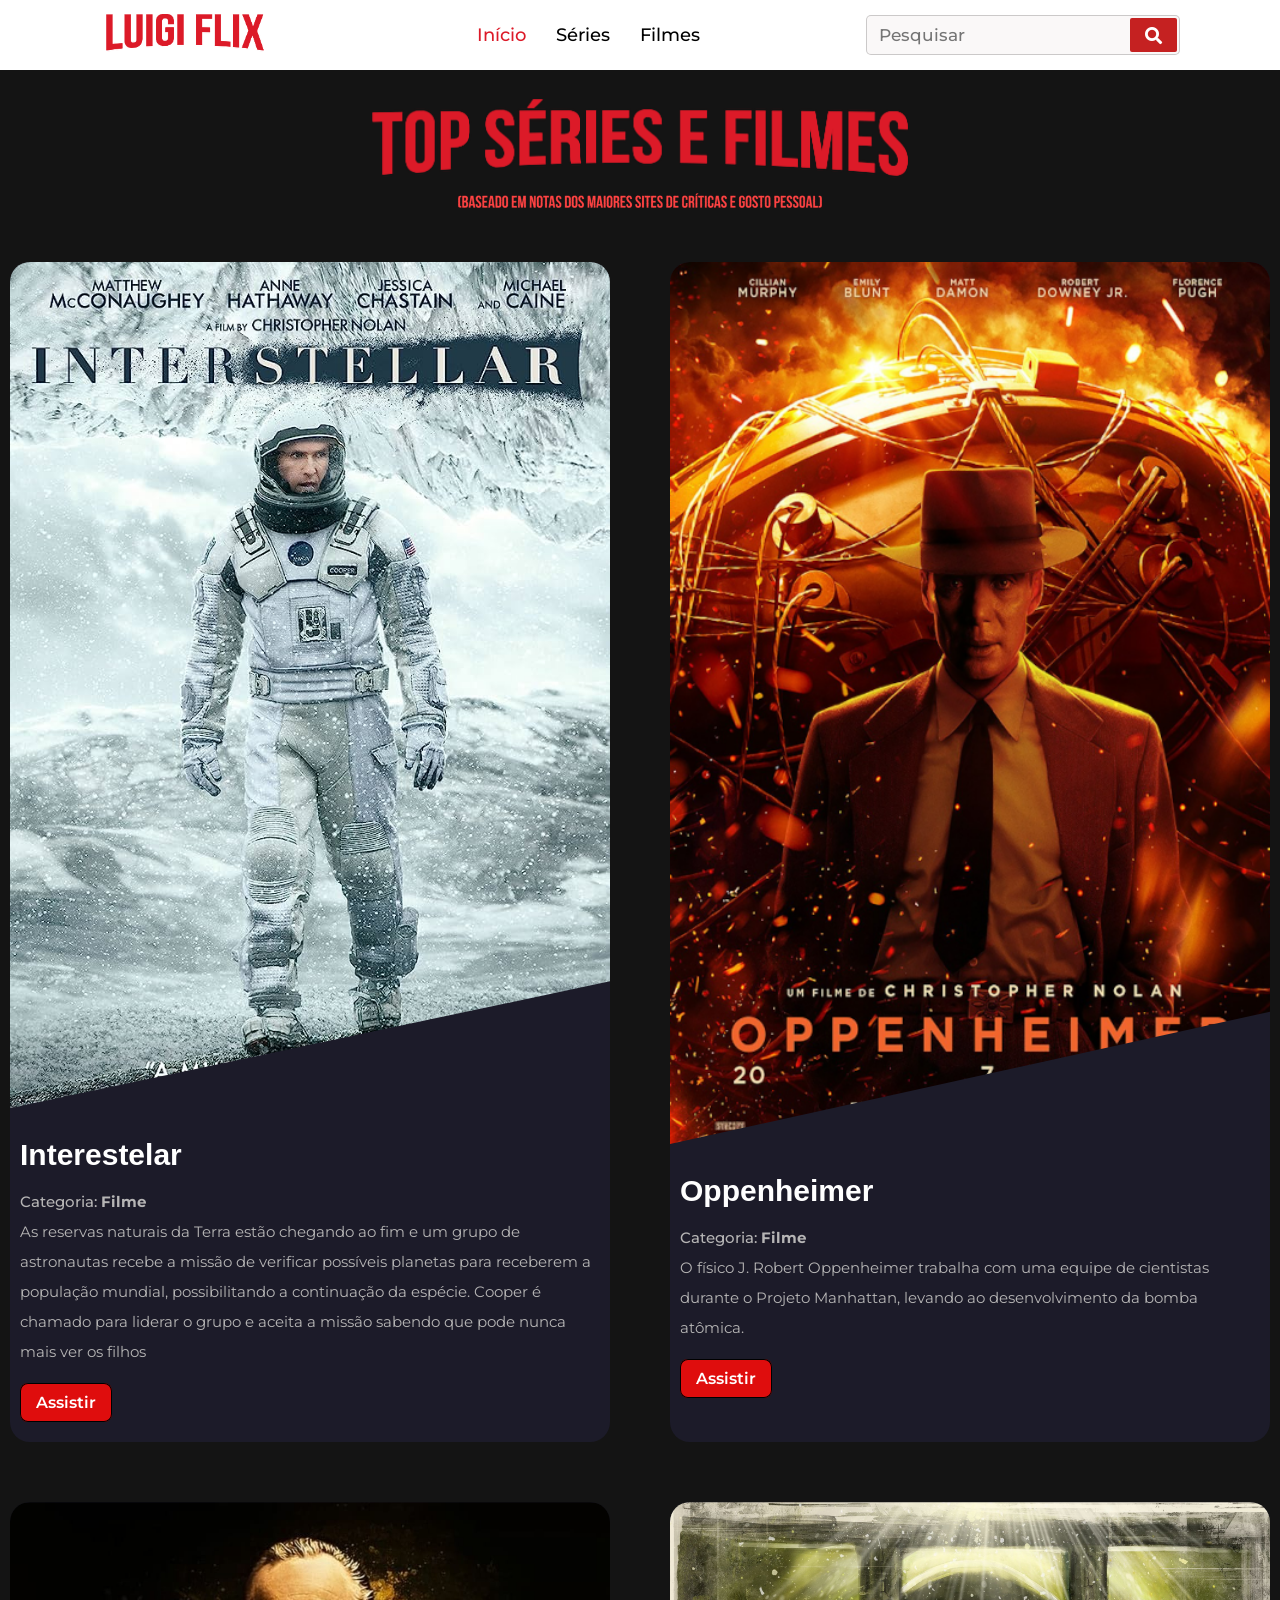
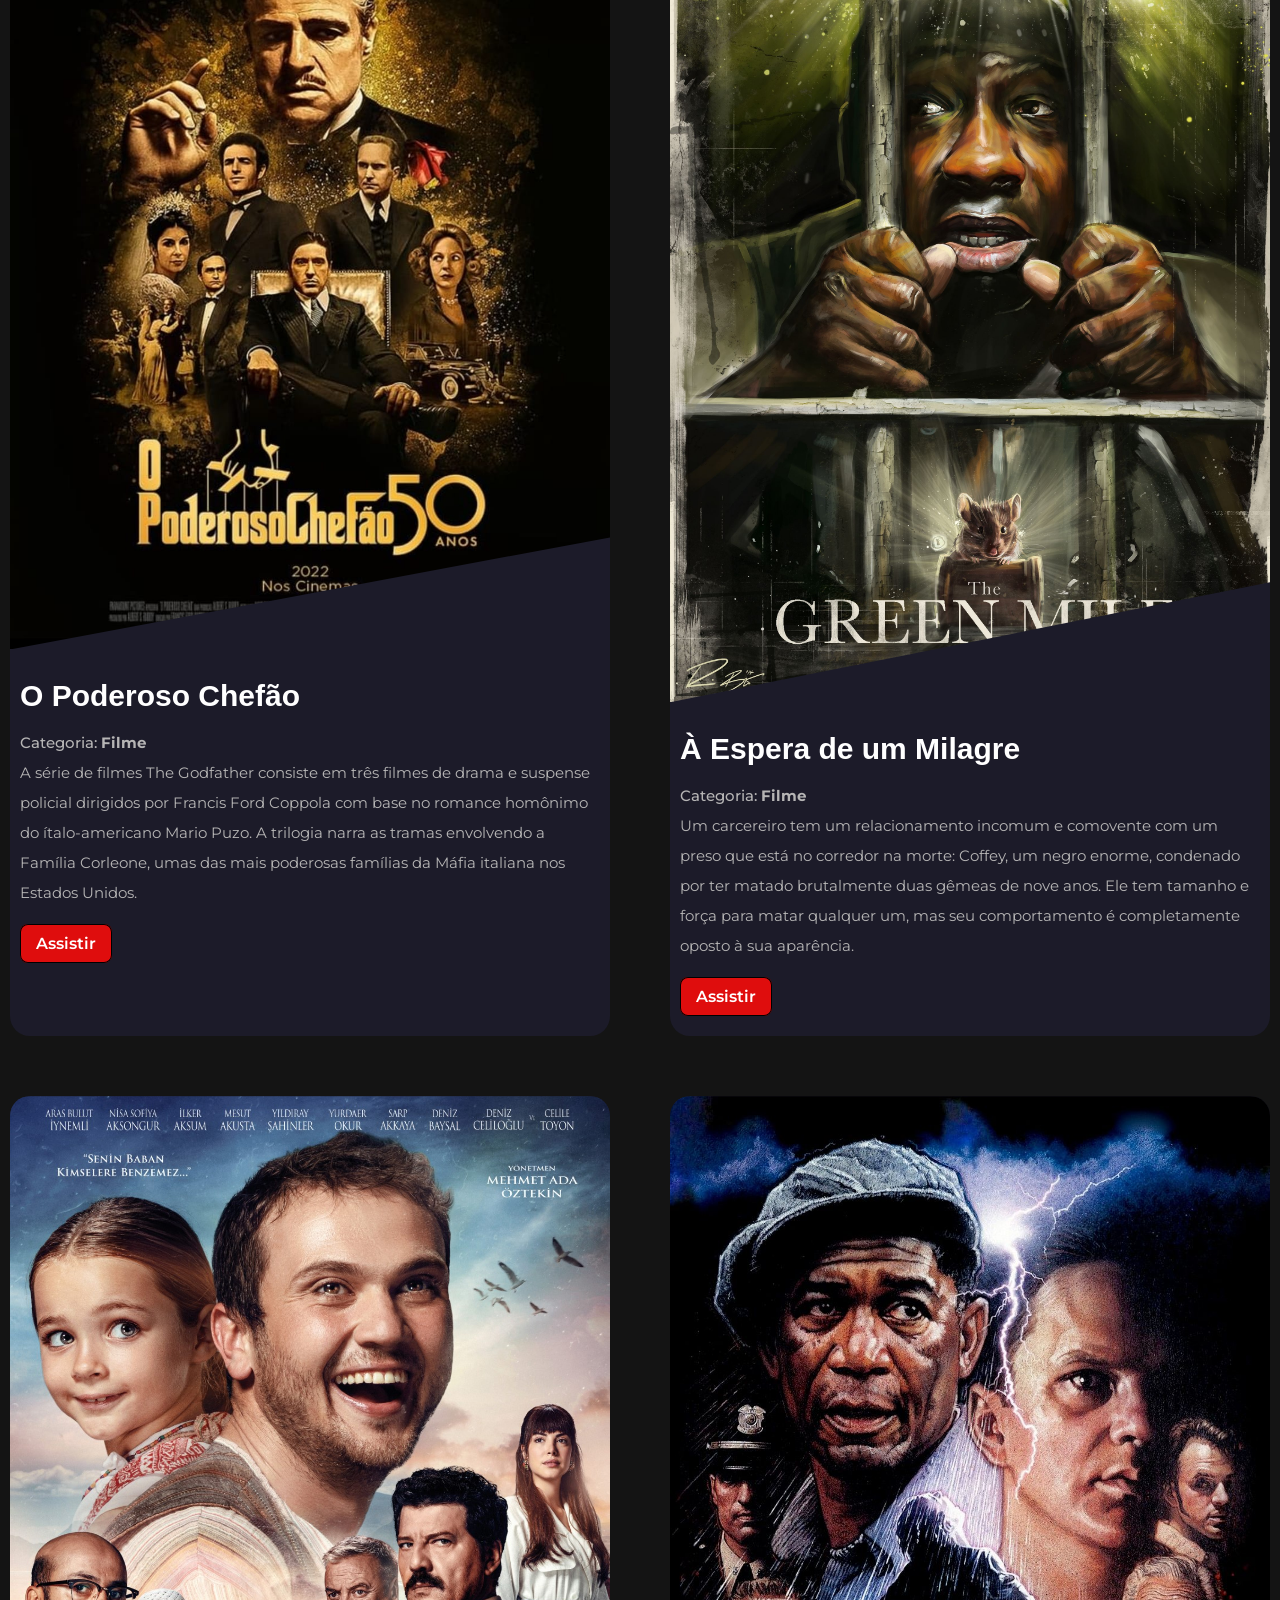
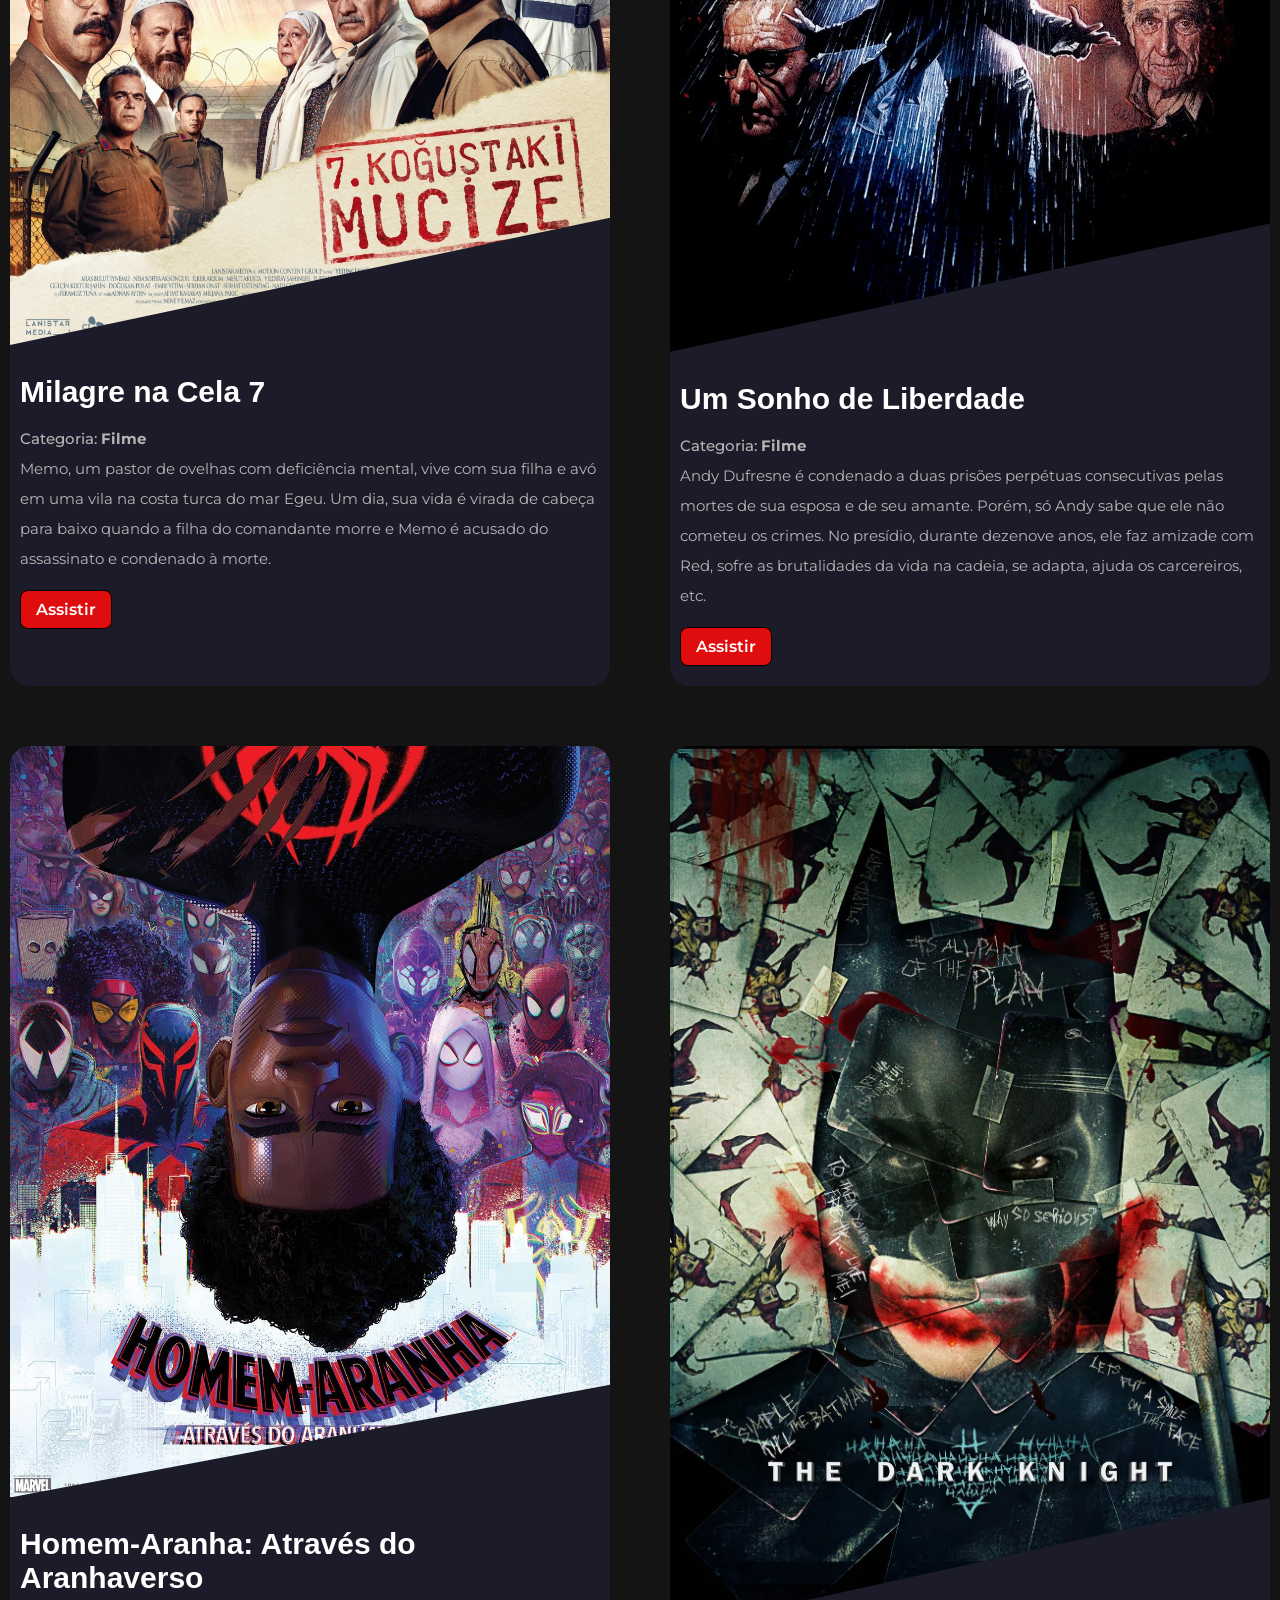
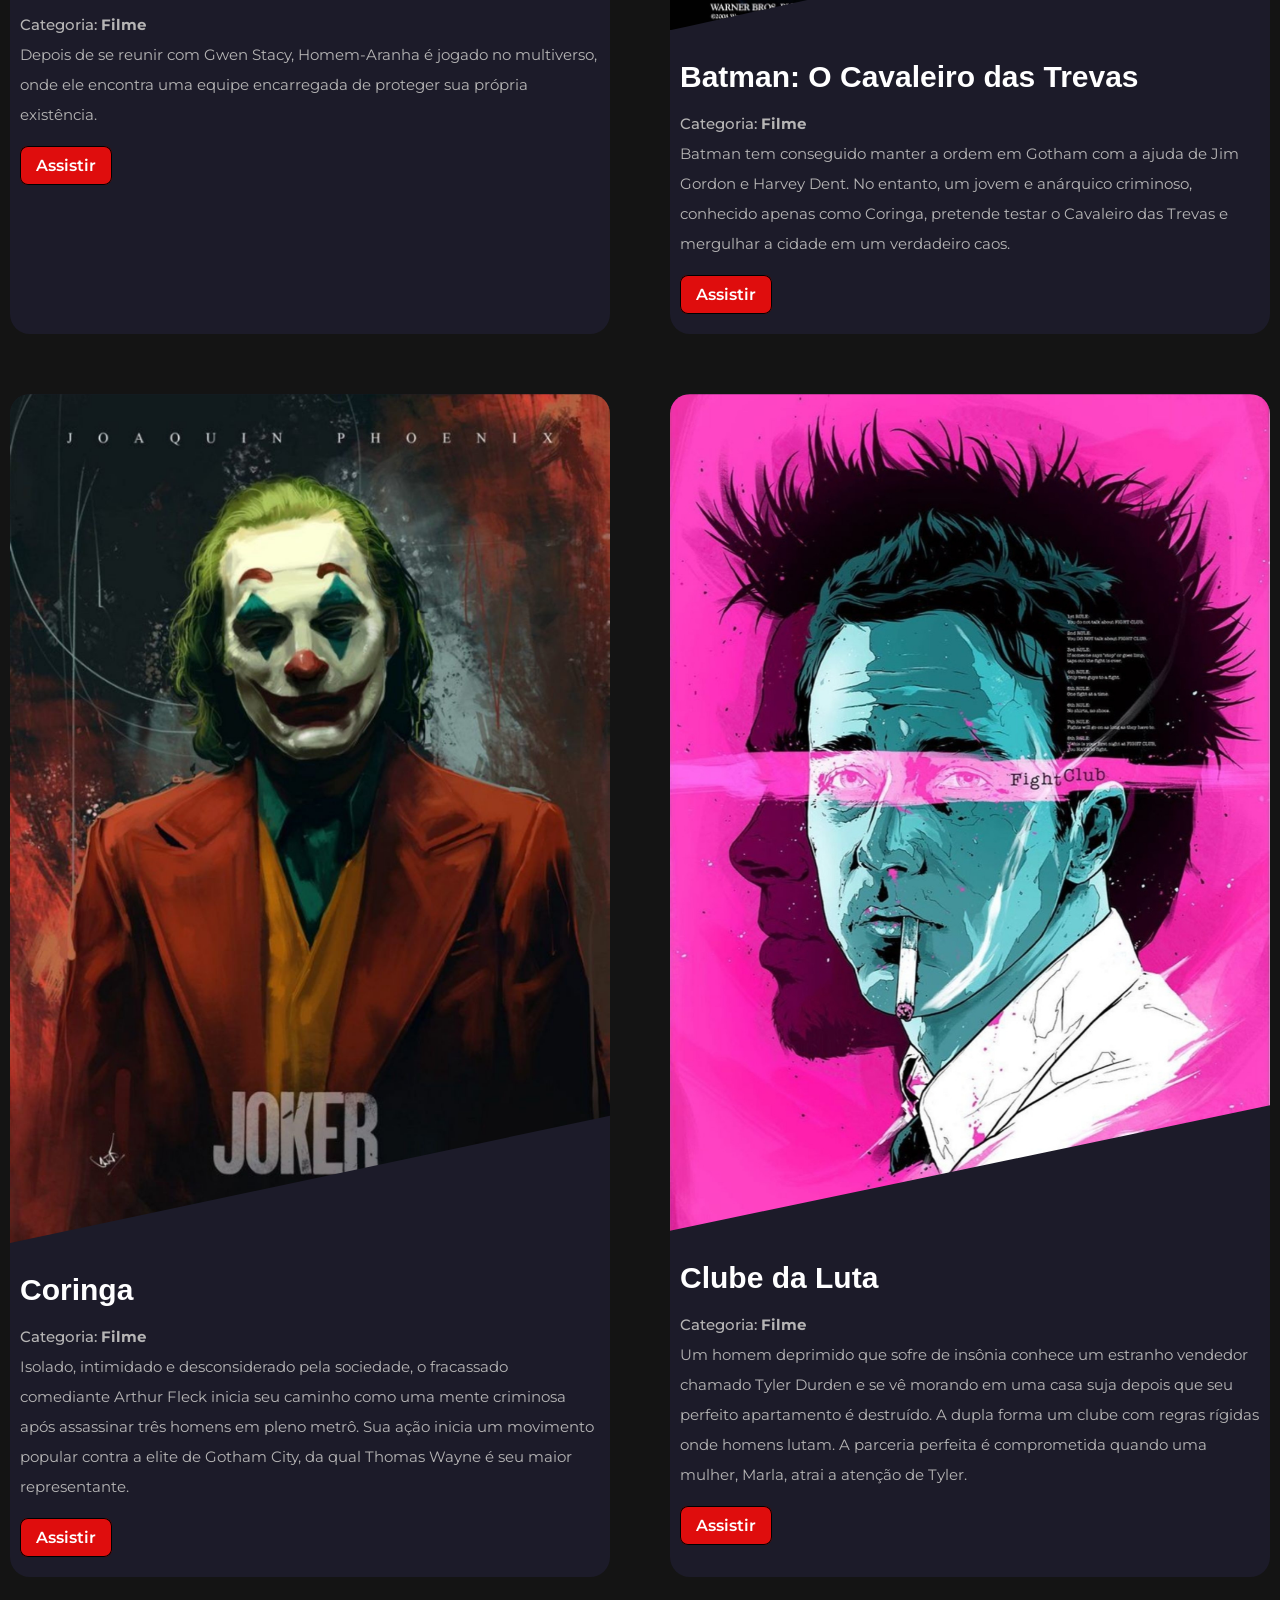
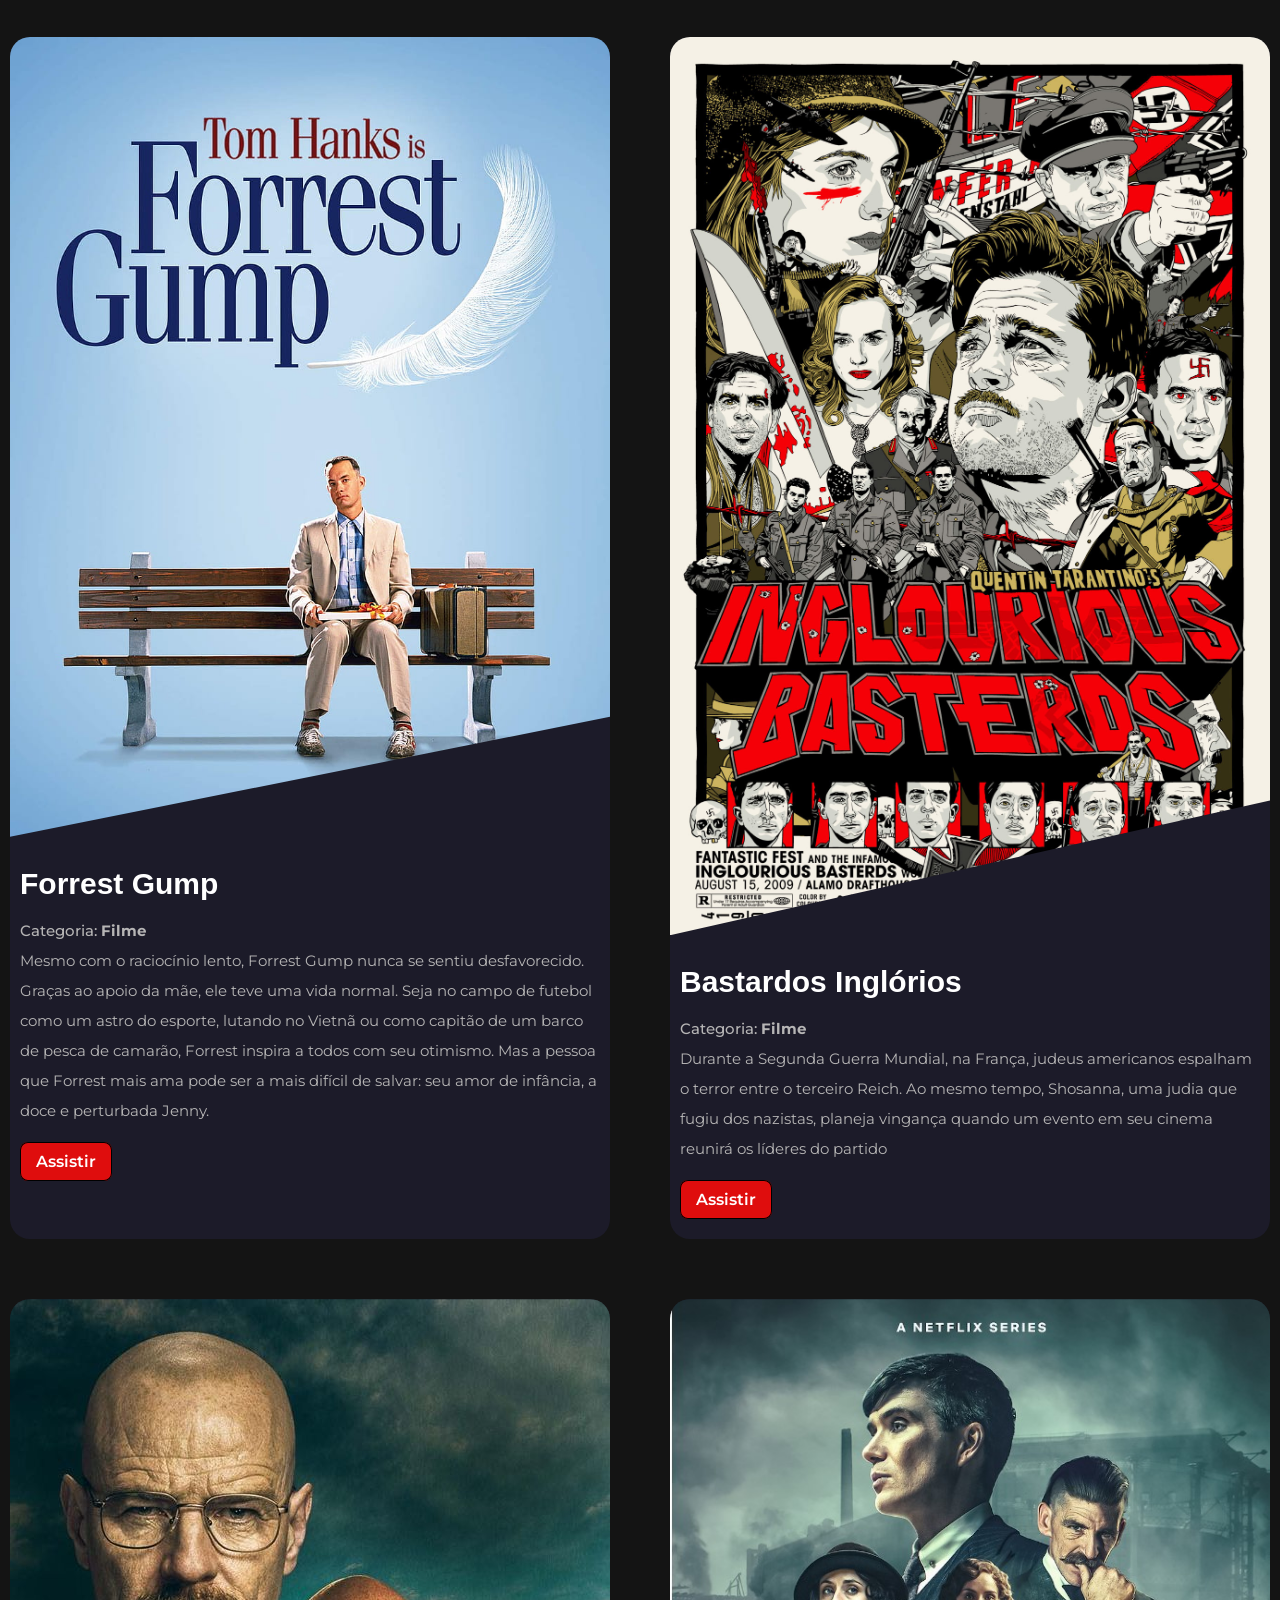
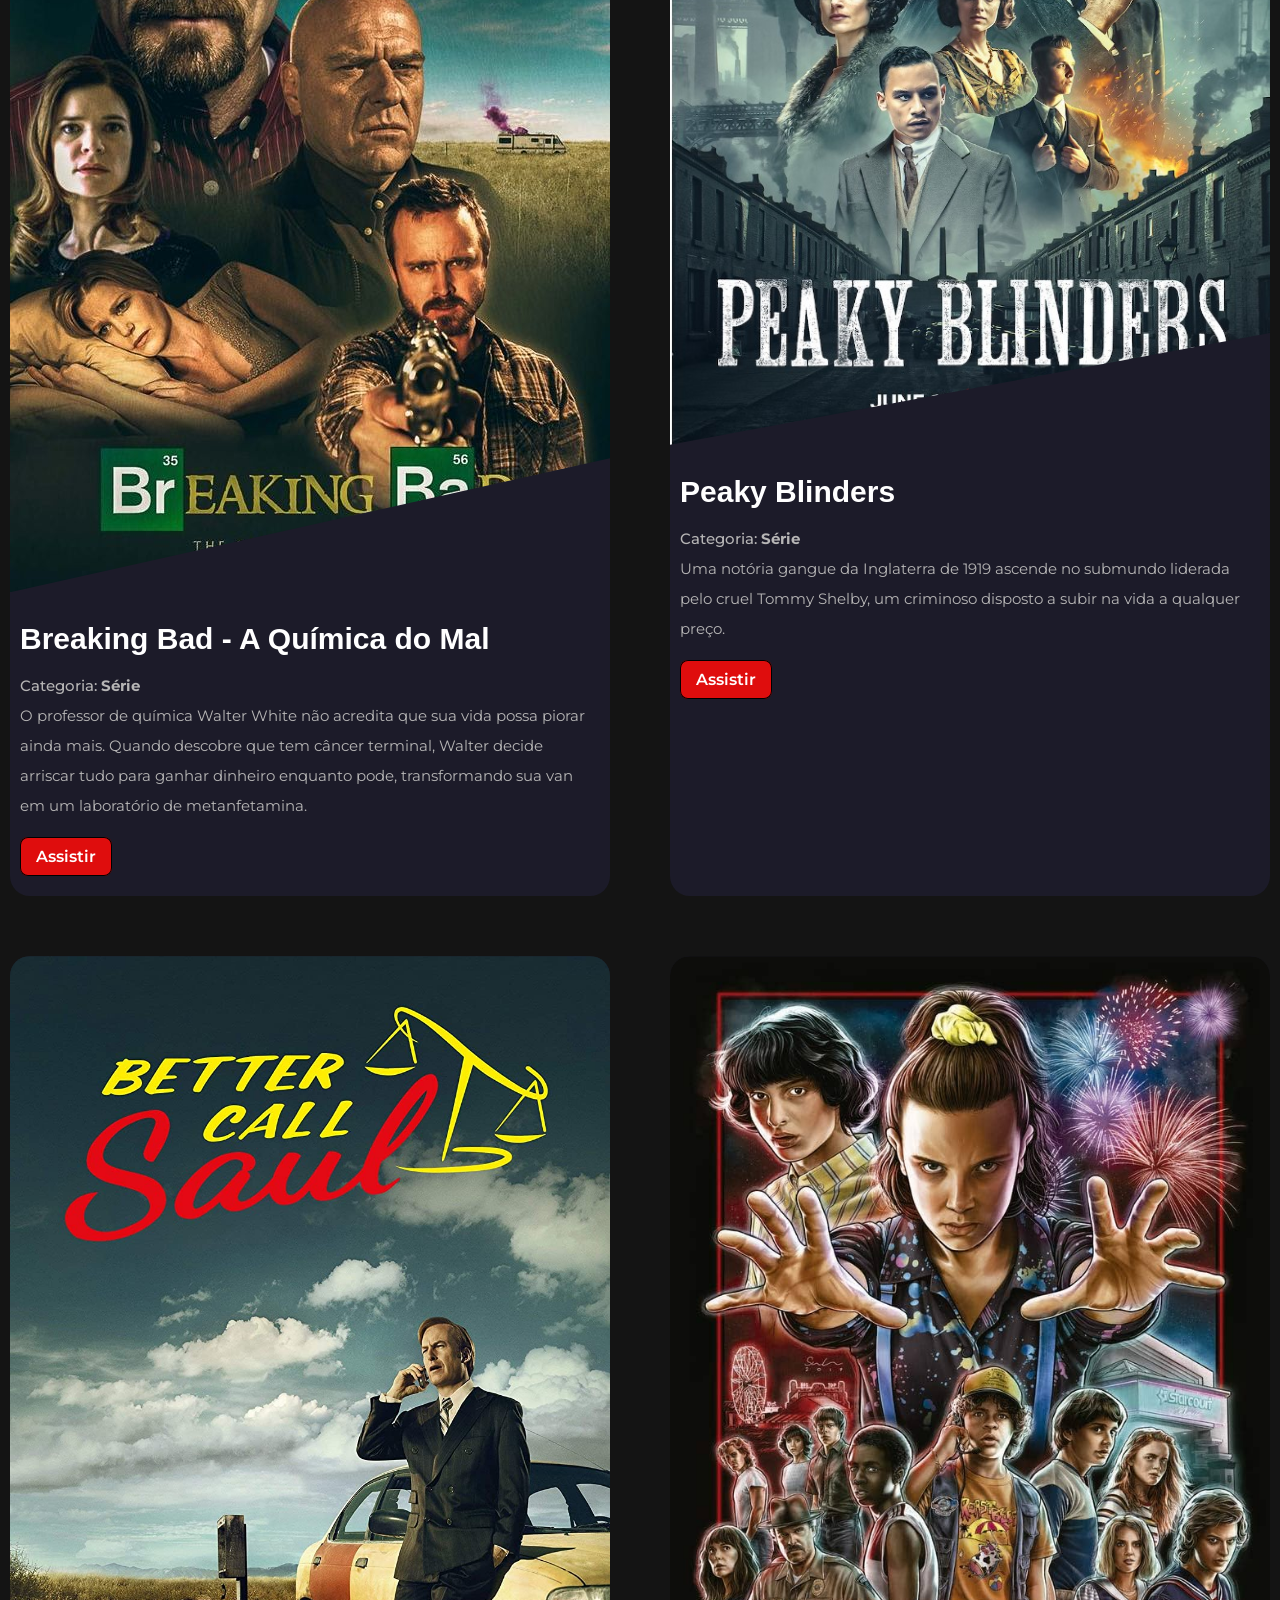
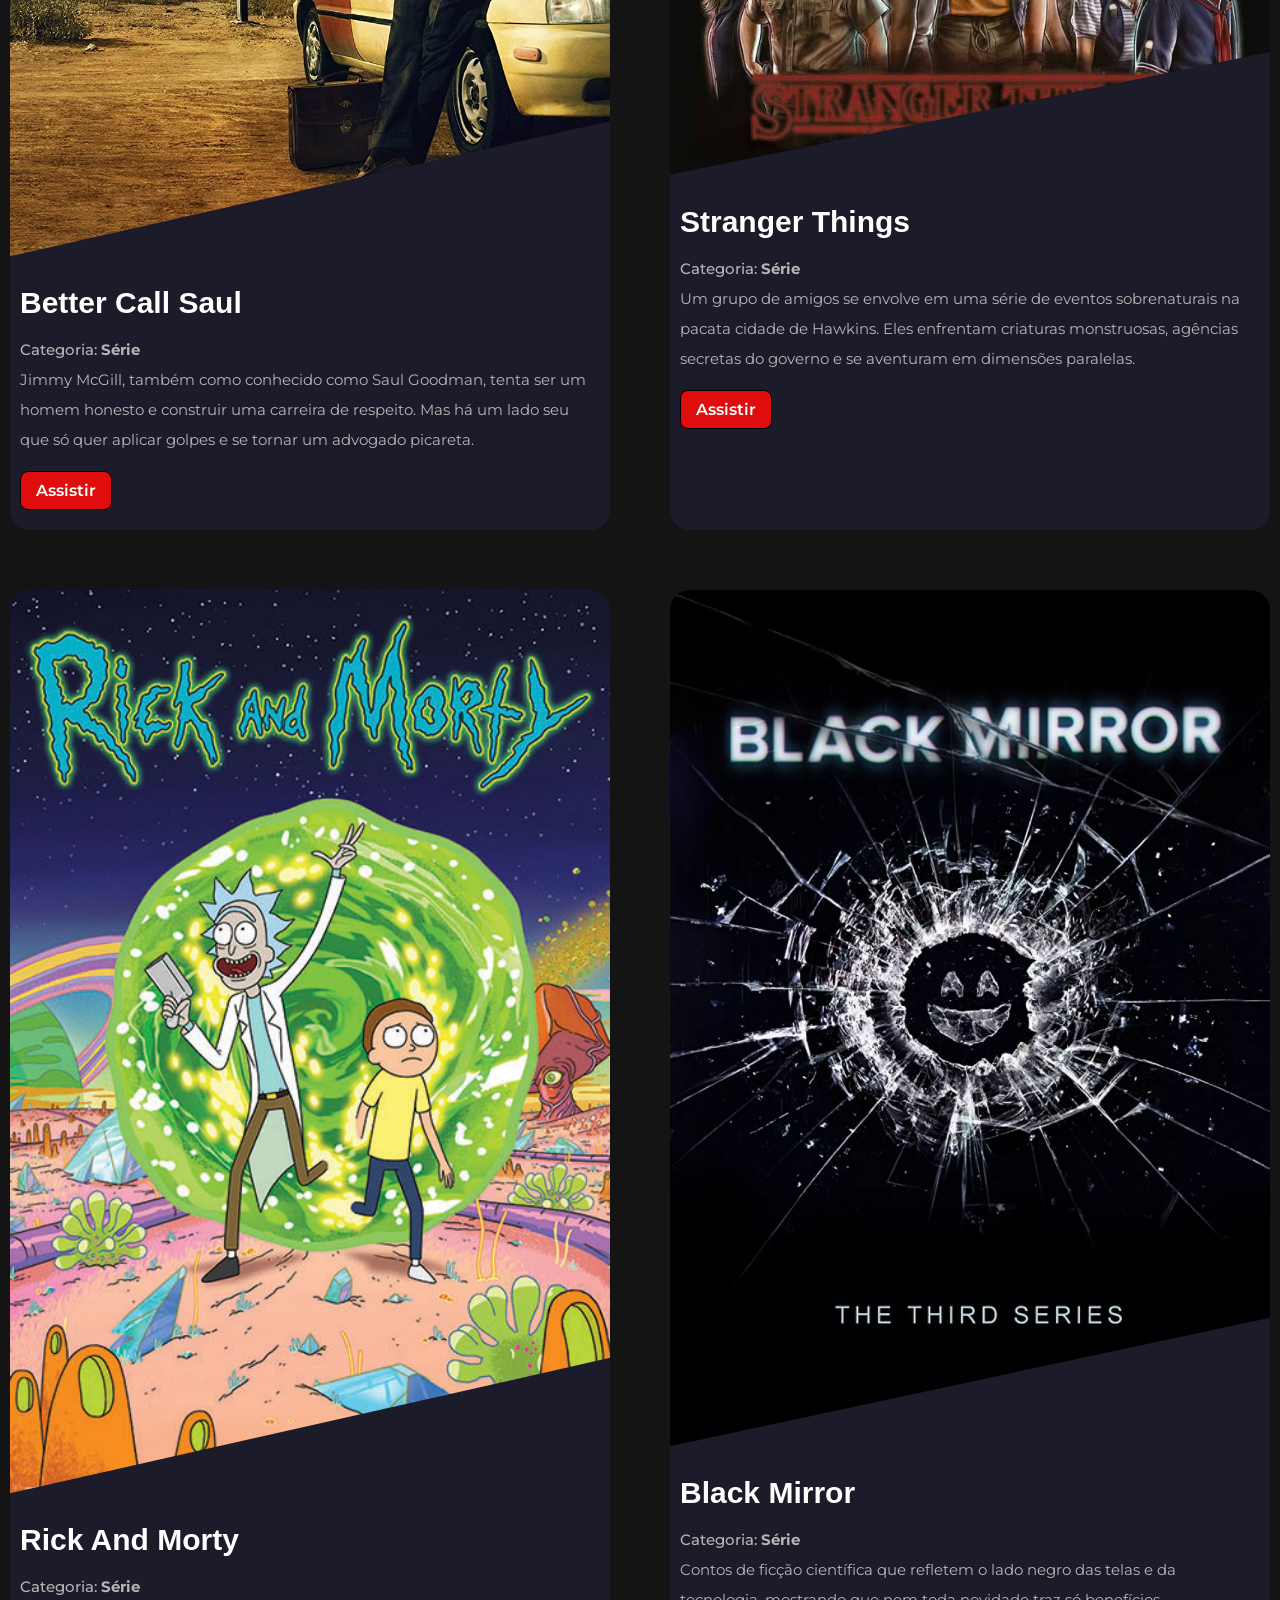
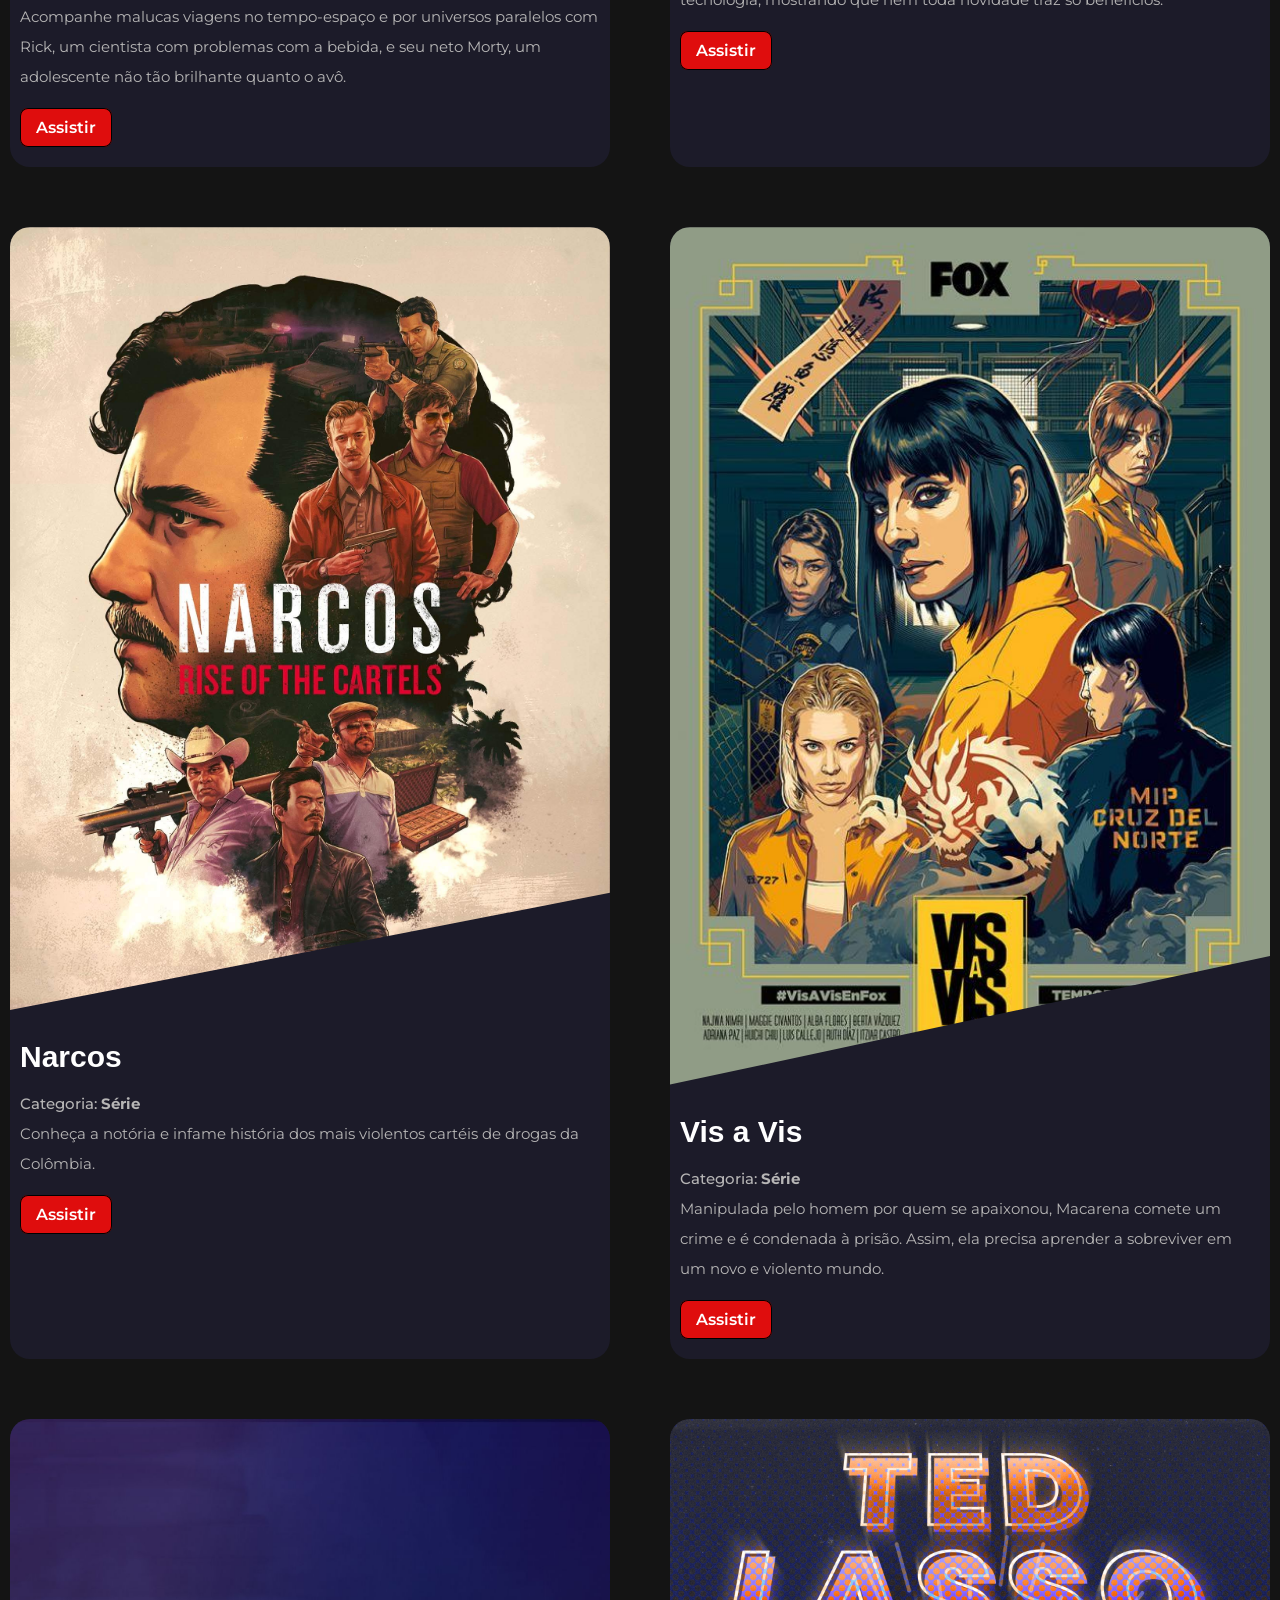
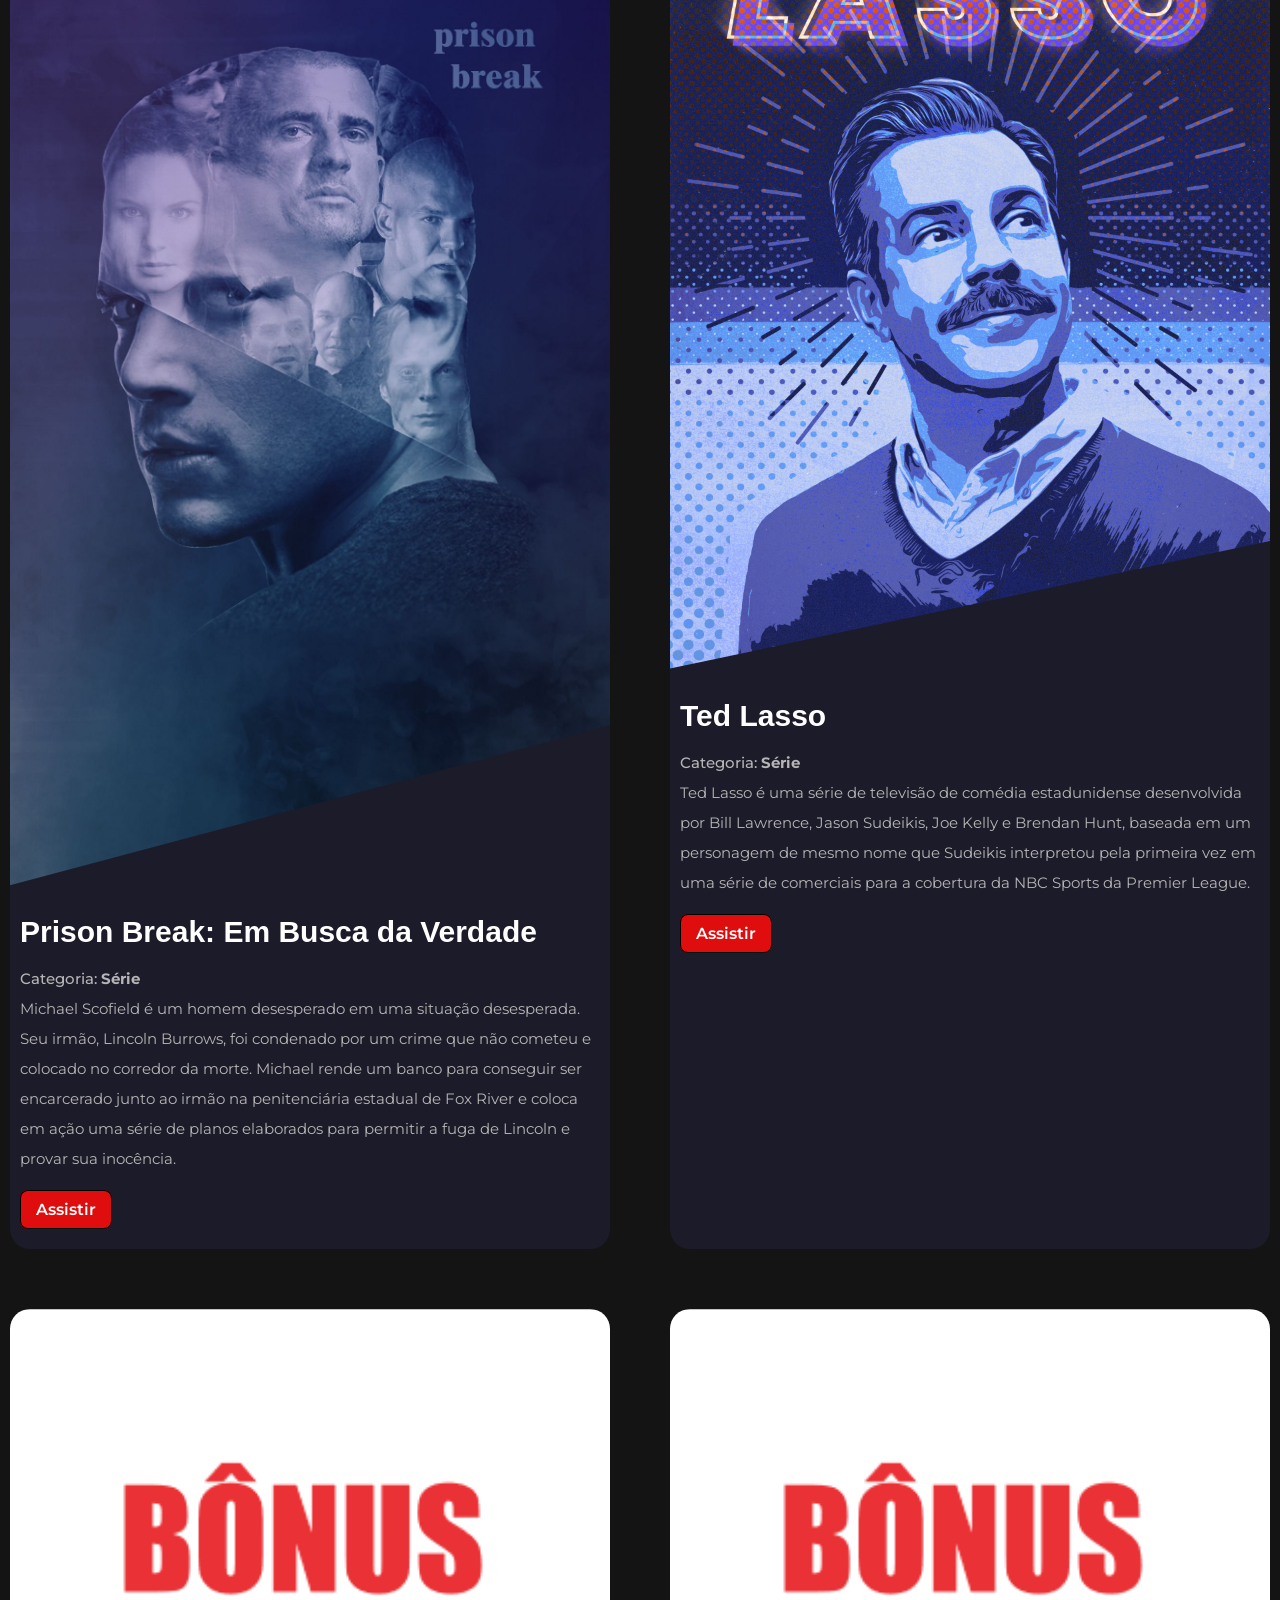
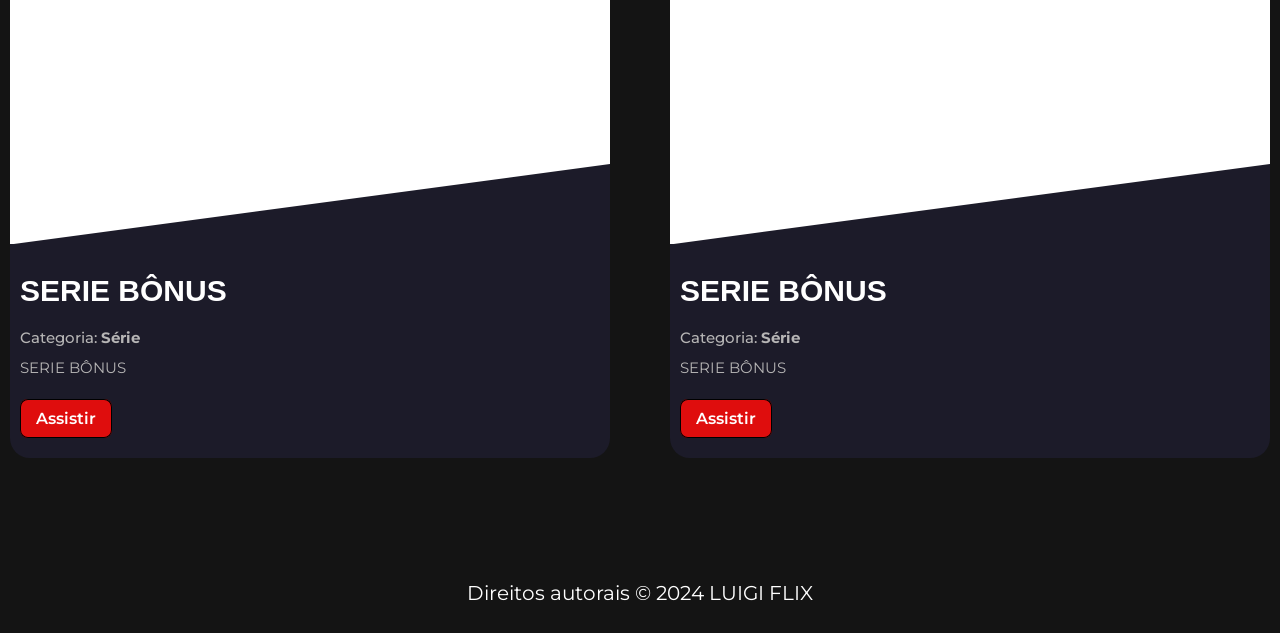
==== commit 91edf528: "add imgs" ====
--- a/index.html
+++ b/index.html
@@ -18,14 +18,14 @@
             <span class="fas fa-bars"></span>
          </div>
          <div class="logo">
-            <img src="logos/logo LF.png" width="170" height="50">
+            <img src="logos/logo LF.png" alt="" width="170" height="50">
          </div>
          
          <center>
          <div class="nav-items">
-            <li><a style="color: #dc1a28;">Início</a></li>
-            <li><a>Séries</a></li>
-            <li><a>Filmes</a></li>
+            <li><a style="color: #dc1a28;" href="#">Início</a></li>
+            <li><a href="series.html">Séries</a></li>
+            <li><a href="filmes.html">Filmes</a></li>
         </center>
 
          </div>
@@ -40,19 +40,18 @@
             <button type="submit" class="fas fa-search"></button>
          </form>
       </nav>
-    
 
       <center>
       <div class="titulo-site">
-         <br><img style="height: 100px;">
-         <br><img style="height: 15px;">
+         <br><img style="height: 100px;" src="logos/TOP.png">
+         <br><img style="height: 15px;" src="logos/sub-titulo.png">
       </div>
       </center>
 
       <div class="cards" id="1 filme"> 
          <div class="card card2">
            <div class="container">
-             <img alt="las vegas" />
+             <img src="imgs/interestelar2.jpg" alt="las vegas" />
            </div>
            <div class="details">
              <h3>Interestelar</h3> <h1 class="categoria">Categoria: <b> Filme </b></h1>
@@ -63,77 +62,77 @@
                espécie. Cooper é chamado para liderar o grupo e aceita a missão
                sabendo que pode nunca mais ver os filhos
              </p>
-             <a target="_blank" class="button">Assistir</a>
+             <a href="https://play.hbomax.com/page/urn:hbo:page:GYGP7pwQv_ojDXAEAAAFc:type:feature?source=googleHBOMAX&action=open" target="_blank" class="button">Assistir</a>
            </div>
          </div>
    
          <div class="card card2" id="2 filme">
            <div class="container">
-             <img alt="Oppenheimer" />
+             <img src="imgs/oppenheimer.png" alt="Oppenheimer" />
            </div>
            <div class="details">
              <h3>Oppenheimer</h3> <h1 class="categoria">Categoria: <b> Filme </b></h1> 
              <p>
               O físico J. Robert Oppenheimer trabalha com uma equipe de cientistas durante o Projeto Manhattan, levando ao desenvolvimento da bomba atômica.
              </p>
-            <a target="_blank" class="button">Assistir</a>
+            <a href="https://www.primevideo.com/dp/amzn1.dv.gti.1bfde9bc-06c4-472d-84e8-13e019fa34b1?autoplay=0&ref_=atv_cf_strg_wb" target="_blank" class="button">Assistir</a>
            </div>
          </div>
              
            <div class="card card2" id="3 filme">
              <div class="container">
-               <img alt="O Poderoso Chefão" />
+               <img src="imgs/poderoso chefão.jpeg" alt="O Poderoso Chefão" />
              </div>
              <div class="details">
                <h3>O Poderoso Chefão</h3> <h1 class="categoria">Categoria: <b> Filme </b></h1>
                <p>
                 A série de filmes The Godfather consiste em três filmes de drama e suspense policial dirigidos por Francis Ford Coppola com base no romance homônimo do ítalo-americano Mario Puzo. A trilogia narra as tramas envolvendo a Família Corleone, umas das mais poderosas famílias da Máfia italiana nos Estados Unidos.
                </p>
-              <a target="_blank" class="button">Assistir</a>
+              <a     href="https://www.starplus.com/pt-br/movies/o-poderoso-chefao/3dd9XayT3S86" target="_blank" class="button">Assistir</a>
              </div>
            </div>
    
            <div class="card card2" id="4 filme">
              <div class="container">
-               <img alt="A espera de um milagre" />
+               <img src="imgs/a espera de um milagre.png" alt="A espera de um milagre" />
              </div>
              <div class="details">
                <h3>À Espera de um Milagre</h3> <h1 class="categoria">Categoria: <b> Filme </b></h1>
                <p>
                 Um carcereiro tem um relacionamento incomum e comovente com um preso que está no corredor na morte: Coffey, um negro enorme, condenado por ter matado brutalmente duas gêmeas de nove anos. Ele tem tamanho e força para matar qualquer um, mas seu comportamento é completamente oposto à sua aparência.               </p>
-              <a target="_blank" class="button">Assistir</a>
+              <a href="https://www.primevideo.com/dp/amzn1.dv.gti.58a3ba5f-f6f9-4b10-9a10-678862b6b668?autoplay=0&ref_=atv_cf_strg_wb" target="_blank" class="button">Assistir</a>
              </div>
            </div>
    
            <div class="card card2" id="5 filme">
              <div class="container">
-               <img alt="Milagre na Cela 7" />
+               <img src="imgs/milagre na cela 7.jpg" alt="Milagre na Cela 7" />
              </div>
              <div class="details">
                <h3>Milagre na Cela 7</h3> <h1 class="categoria">Categoria: <b> Filme </b></h1>
                <p>
                 Memo, um pastor de ovelhas com deficiência mental, vive com sua filha e avó em uma vila na costa turca do mar Egeu. Um dia, sua vida é virada de cabeça para baixo quando a filha do comandante morre e Memo é acusado do assassinato e condenado à morte.
                </p>
-              <a target="_blank" class="button">Assistir</a>
+              <a href="https://www.netflix.com/br/title/81239779?source=35" target="_blank" class="button">Assistir</a>
              </div>
            </div>
    
            <div class="card card2" id="6 filme">
              <div class="container">
-               <img alt="Um Sonho de Liberdade" />
+               <img src="imgs/um sonho de liberdade.webp" alt="Um Sonho de Liberdade" />
              </div>
              <div class="details">
                <h3>Um Sonho de Liberdade</h3> <h1 class="categoria">Categoria: <b> Filme </b></h1>
                <p>
                 Andy Dufresne é condenado a duas prisões perpétuas consecutivas pelas mortes de sua esposa e de seu amante. Porém, só Andy sabe que ele não cometeu os crimes. No presídio, durante dezenove anos, ele faz amizade com Red, sofre as brutalidades da vida na cadeia, se adapta, ajuda os carcereiros, etc.
                </p>
-              <a target="_blank" class="button">Assistir</a>
+              <a href="https://play.hbomax.com/page/urn:hbo:page:GX5NuhwXHx52ywgEAAAEP:type:feature?source=googleHBOMAX&action=open" target="_blank" class="button">Assistir</a>
              </div>
            </div>
    
            <div class="card card2" id="7 filme">
              <div class="container">
-               <img alt="Homem-Aranha: Através do Aranhaverso" />
+               <img src="imgs/homem aranha.jpg" alt="Homem-Aranha: Através do Aranhaverso" />
              </div>
              <div class="details">
                <h3>Homem-Aranha: Através do Aranhaverso
@@ -141,13 +140,13 @@
                <p>
                 Depois de se reunir   com Gwen Stacy, Homem-Aranha é jogado no multiverso, onde ele encontra uma equipe encarregada de proteger sua própria existência.
                </p>
-              <a target="_blank" class="button">Assistir</a>
+              <a href="https://play.hbomax.com/page/urn:hbo:page:GZS_zdAcKjrqspgEAABKH:type:feature?source=googleHBOMAX&action=open" target="_blank" class="button">Assistir</a>
              </div>
            </div>
 
            <div class="card card2" id="8 filme">
             <div class="container">
-              <img alt="Batman: O Cavaleiro das Trevas" />
+              <img src="imgs/batman.jpg" alt="Batman: O Cavaleiro das Trevas" />
             </div>
             <div class="details">
               <h3>Batman: O Cavaleiro das Trevas</h3> <h1 class="categoria">Categoria: <b> Filme </b></h1>
@@ -156,13 +155,13 @@
 
 
               </p>
-             <a target="_blank" class="button">Assistir</a>
+             <a href="https://play.hbomax.com/page/urn:hbo:page:GXdkpqAvyDaXCPQEAADdn:type:feature?source=googleHBOMAX&action=open" target="_blank" class="button">Assistir</a>
             </div>
           </div>
 
           <div class="card card2" id="9 filme">
             <div class="container">
-              <img alt="Coringa" />
+              <img src="imgs/coringa.jpg" alt="Coringa" />
             </div>
             <div class="details">
               <h3>Coringa</h3> <h1 class="categoria">Categoria: <b> Filme </b></h1>
@@ -171,13 +170,13 @@
 
 
               </p>
-             <a target="_blank" class="button">Assistir</a>
+             <a href="https://play.hbomax.com/feature/urn:hbo:feature:GYGOrjQfhvKCWowEAAAAE?source=googleHBOMAX&action=open" target="_blank" class="button">Assistir</a>
             </div>
           </div>
    
           <div class="card card2" id="10 filme">
             <div class="container">
-              <img alt="Clube da Luta" />
+              <img src="imgs/clube da luta.jpg" alt="Clube da Luta" />
             </div>
             <div class="details">
               <h3>Clube da Luta
@@ -188,12 +187,12 @@
                  A dupla forma um clube com regras rígidas onde homens lutam. A parceria perfeita é 
                  comprometida quando uma mulher, Marla, atrai a atenção de Tyler.
               </p>
-             <a target="_blank" class="button">Assistir</a>
+             <a href="https://www.netflix.com/watch/26004747?source=35" target="_blank" class="button">Assistir</a>
             </div>
           </div>
           <div class="card card2" id="11 filme - bonus">
             <div class="container">
-              <img alt="Forrest Gump" />
+              <img src="imgs/forrest-gump.jpg" alt="Forrest Gump" />
             </div>
             <div class="details">
               <h3>Forrest Gump</h3> <h1 class="categoria">Categoria: <b> Filme </b></h1>
@@ -203,13 +202,13 @@
                 Forrest inspira a todos com seu otimismo.
                  Mas a pessoa que Forrest mais ama pode ser a mais difícil de salvar: seu amor de infância, a doce e perturbada Jenny.
               </p>
-             <a target="_blank" class="button">Assistir</a>
+             <a href="https://www.netflix.com/watch/60000724?source=35" target="_blank" class="button">Assistir</a>
             </div>
           </div>
 
           <div class="card card2" id="12 filme - bonus">
             <div class="container">
-              <img alt="Bastardos Inglórios" />
+              <img src="imgs/bastardos-inglorios.jpg" alt="Bastardos Inglórios" />
             </div>
             <div class="details">
               <h3>Bastardos Inglórios</h3> <h1 class="categoria">Categoria: <b> Filme </b></h1>
@@ -218,13 +217,13 @@
                 Reich. Ao mesmo tempo, Shosanna, uma judia que fugiu dos nazistas, planeja vingança quando um evento 
                 em seu cinema reunirá os líderes do partido
               </p>
-             <a target="_blank" class="button">Assistir</a>
+             <a href="https://globoplay.globo.com/bastardos-inglorios/t/Jr1FP6zqzC/?origemId=91698" target="_blank" class="button">Assistir</a>
             </div>
           </div>
 
           <div class="card card2" id="1 serie">
             <div class="container">
-              <img alt="Breaking Bad - A Química do Mal" />
+              <img src="imgs/breaking bad.jpg" alt="Breaking Bad - A Química do Mal" />
             </div>
             <div class="details">
               <h3>Breaking Bad - A Química do Mal
@@ -232,13 +231,13 @@
               <p>
                 O professor de química Walter White não acredita que sua vida possa piorar ainda mais. Quando descobre que tem câncer terminal, Walter decide arriscar tudo para ganhar dinheiro enquanto pode, transformando sua van em um laboratório de metanfetamina.
               </p>
-             <a target="_blank" class="button">Assistir</a>
+             <a href="https://netflix.com/watch/70196252?source=35" target="_blank" class="button">Assistir</a>
             </div>
           </div>
 
           <div class="card card2" id="2 serie">
             <div class="container">
-              <img alt="Peaky Blinders
+              <img src="imgs/peaky blinders.avif" alt="Peaky Blinders
               " />
             </div>
             <div class="details">
@@ -250,13 +249,13 @@
 
 
               </p>
-             <a target="_blank" class="button">Assistir</a>
+             <a href="https://www.netflix.com/br/title/80002479?source=35" target="_blank" class="button">Assistir</a>
             </div>
           </div>
 
           <div class="card card2" id="3 serie">
             <div class="container">
-              <img alt="Better Call Saul
+              <img src="imgs/better call saul.jpg" alt="Better Call Saul
               " />
             </div>
             <div class="details">
@@ -265,13 +264,13 @@
               <p>
                 Jimmy McGill, também como conhecido como Saul Goodman, tenta ser um homem honesto e construir uma carreira de respeito. Mas há um lado seu que só quer aplicar golpes e se tornar um advogado picareta.
               </p>
-             <a target="_blank" class="button">Assistir</a>
+             <a href="https://www.netflix.com/br/title/80021955?source=35" target="_blank" class="button">Assistir</a>
             </div>
           </div>
 
           <div class="card card2" id="4 serie">
             <div class="container">
-              <img alt="Stranger Things
+              <img src="imgs/stranger things.webp" alt="Stranger Things
               " />
             </div>
             <div class="details">
@@ -280,13 +279,13 @@
               <p>
                 Um grupo de amigos se envolve em uma série de eventos sobrenaturais na pacata cidade de Hawkins. Eles enfrentam criaturas monstruosas, agências secretas do governo e se aventuram em dimensões paralelas.
               </p>
-             <a target="_blank" class="button">Assistir</a>
+             <a href="https://www.netflix.com/br/title/80057281?source=35" target="_blank" class="button">Assistir</a>
             </div>
           </div>
 
           <div class="card card2" id="5 serie">
             <div class="container">
-              <img alt="Rick And Morty
+              <img src="imgs/rick and morty.jpg" alt="Rick And Morty
               " />
             </div>
             <div class="details">
@@ -295,13 +294,13 @@
               <p>
                 Acompanhe malucas viagens no tempo-espaço e por universos paralelos com Rick, um cientista com problemas com a bebida, e seu neto Morty, um adolescente não tão brilhante quanto o avô.
               </p>
-             <a target="_blank" class="button">Assistir</a>
+             <a href="https://play.hbomax.com/page/urn:hbo:page:GXkRjxwjR68PDwwEAABKJ:type:series?source=googleHBOMAX&action=open" target="_blank" class="button">Assistir</a>
             </div>
           </div>
 
           <div class="card card2" id="6 serie">
             <div class="container">
-              <img alt="Black Mirror
+              <img src="imgs/black mirror.webp" alt="Black Mirror
               " />
             </div>
             <div class="details">
@@ -310,13 +309,13 @@
               <p>
                 Contos de ficção científica que refletem o lado negro das telas e da tecnologia, mostrando que nem toda novidade traz só benefícios.
               </p>
-             <a target="_blank" class="button">Assistir</a>
+             <a href="https://www.netflix.com/br/title/70264888?source=35" target="_blank" class="button">Assistir</a>
             </div>
           </div>
 
           <div class="card card2" id="7 serie">
             <div class="container">
-              <img alt="Narcos
+              <img src="imgs/narcos.png" alt="Narcos
               " />
             </div>
             <div class="details">
@@ -325,13 +324,13 @@
               <p>
                 Conheça a notória e infame história dos mais violentos cartéis de drogas da Colômbia.
               </p>
-             <a target="_blank" class="button">Assistir</a>
+             <a href="https://www.netflix.com/br/title/80025172?source=35" target="_blank" class="button">Assistir</a>
             </div>
           </div>
 
           <div class="card card2" id="8 serie">
             <div class="container">
-              <img alt="Vis a Vis
+              <img src="imgs/via a vis 2.jpg" alt="Vis a Vis
               " />
             </div>
             <div class="details">
@@ -340,13 +339,13 @@
               <p>
                 Manipulada pelo homem por quem se apaixonou, Macarena comete um crime e é condenada à prisão. Assim, ela precisa aprender a sobreviver em um novo e violento mundo.
               </p>
-             <a target="_blank" class="button">Assistir</a>
+             <a href="https://www.netflix.com/br/title/80059465" target="_blank" class="button">Assistir</a>
             </div>
           </div>
 
           <div class="card card2" id="10 serie">
             <div class="container">
-              <img alt="Prison Break: Em Busca da Verdade
+              <img src="imgs/prison break.jpg" alt="Prison Break: Em Busca da Verdade
               " />
             </div>
             <div class="details">
@@ -355,13 +354,13 @@
               <p>
                 Michael Scofield é um homem desesperado em uma situação desesperada. Seu irmão, Lincoln Burrows, foi condenado por um crime que não cometeu e colocado no corredor da morte. Michael rende um banco para conseguir ser encarcerado junto ao irmão na penitenciária estadual de Fox River e coloca em ação uma série de planos elaborados para permitir a fuga de Lincoln e provar sua inocência.
               </p>
-             <a target="_blank" class="button">Assistir</a>
+             <a href="https://www.starplus.com/pt-br/series/prison-break/7O2SFMVATNe5?distributionPartner=google" target="_blank" class="button">Assistir</a>
             </div>
           </div>
 
           <div class="card card2" id="10 serie">
             <div class="container">
-              <img alt="Ted Lasso" />
+              <img src="imgs/ted lasso.png" alt="Ted Lasso" />
             </div>
             <div class="details">
               <h3>Ted Lasso
@@ -369,33 +368,33 @@
               <p>
                 Ted Lasso é uma série de televisão de comédia estadunidense desenvolvida por Bill Lawrence, Jason Sudeikis, Joe Kelly e Brendan Hunt, baseada em um personagem de mesmo nome que Sudeikis interpretou pela primeira vez em uma série de comerciais para a cobertura da NBC Sports da Premier League.
               </p>
-             <a target="_blank" class="button">Assistir</a>
+             <a href="https://tv.apple.com/br/episode/pilot/umc.cmc.zb0yksqtym68hasbq8mj4jwp?action=playSmartEpisode" target="_blank" class="button">Assistir</a>
             </div>
           </div>
 
           <div class="card card2" id="11 serie - bonus">
             <div class="container">
-              <img alt="Coringa" />
+              <img src="imgs/bonus.png" alt="Coringa" />
             </div>
             <div class="details">
               <h3>SERIE BÔNUS</h3> <h1 class="categoria">Categoria: <b> Série </b></h1>
               <p>
                 SERIE BÔNUS
               </p>
-             <a target="_blank" class="button">Assistir</a>
+             <a href="#" target="_blank" class="button">Assistir</a>
             </div>
           </div>
 
           <div class="card card2" id="12 serie - bonus">
             <div class="container">
-              <img alt="SERIE BÔNUS" />
+              <img src="imgs/bonus.png" alt="SERIE BÔNUS" />
             </div>
             <div class="details">
               <h3>SERIE BÔNUS</h3> <h1 class="categoria">Categoria: <b> Série </b></h1>
               <p>
                 SERIE BÔNUS
               </p>
-             <a target="_blank" class="button">Assistir</a>
+             <a href="#" target="_blank" class="button">Assistir</a>
             </div>
           </div>
           </div>
